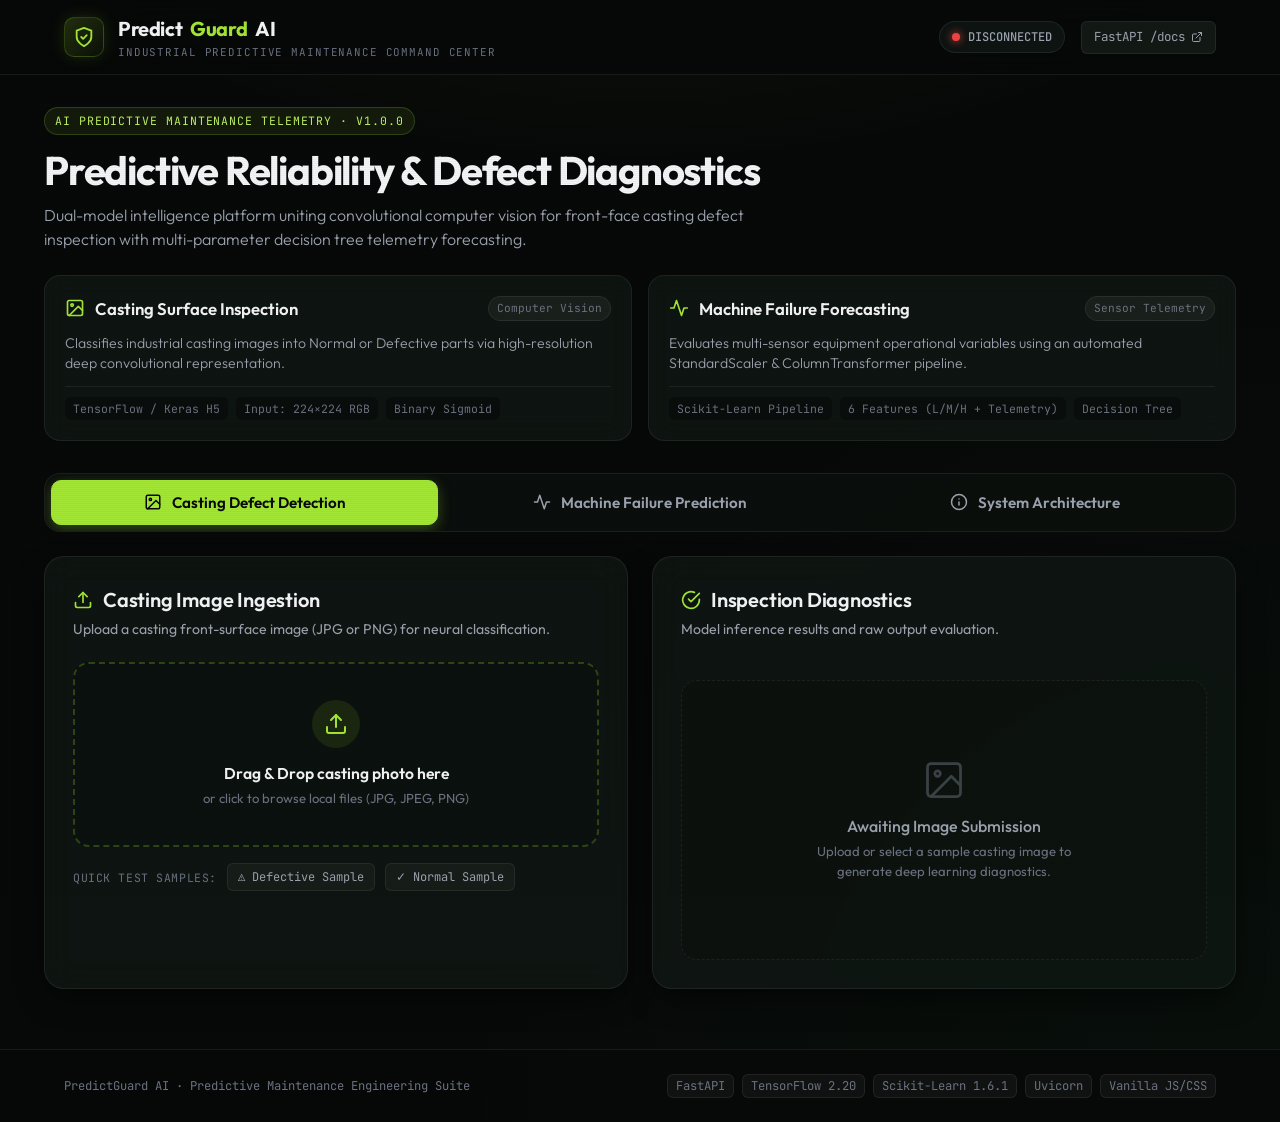
==== index.html @ 0812eede "Initial commit: PredictGuard AI" ====
<!DOCTYPE html>
<html lang="en">
<head>
    <meta charset="UTF-8">
    <meta name="viewport" content="width=device-width, initial-scale=1.0">
    <meta name="description" content="PredictGuard AI — Industrial Predictive Maintenance Command Center. Dual-model AI diagnostics for casting defect detection and machine sensor failure prediction.">
    <meta name="theme-color" content="#070908">
    <title>PredictGuard AI — Predictive Maintenance Command Center</title>

    <!-- Google Fonts for High-End Industrial AI Aesthetics -->
    <link rel="preconnect" href="https://fonts.googleapis.com">
    <link rel="preconnect" href="https://fonts.gstatic.com" crossorigin>
    <link href="https://fonts.googleapis.com/css2?family=JetBrains+Mono:wght@400;500;600;700&family=Outfit:wght@300;400;500;600;700&display=swap" rel="stylesheet">

    <style>
        :root {
            color-scheme: dark;
            --bg-base: #070908;
            --bg-surface: #0e1310;
            --bg-card: rgba(17, 24, 20, 0.75);
            --bg-card-hover: rgba(22, 31, 26, 0.85);
            --bg-card-subtle: #121814;
            --bg-input: #0a0e0c;

            --border-subtle: rgba(255, 255, 255, 0.07);
            --border-medium: rgba(163, 230, 53, 0.2);
            --border-highlight: rgba(163, 230, 53, 0.5);

            --accent: #a3e635;
            --accent-glow: rgba(163, 230, 53, 0.25);
            --accent-light: #bef264;
            --accent-dark: #365314;
            --accent-surface: rgba(163, 230, 53, 0.08);

            --success: #22c55e;
            --success-bg: rgba(34, 197, 94, 0.12);
            --success-border: rgba(34, 197, 94, 0.35);

            --danger: #ef4444;
            --danger-bg: rgba(239, 68, 68, 0.12);
            --danger-border: rgba(239, 68, 68, 0.4);

            --warning: #f59e0b;
            --warning-bg: rgba(245, 158, 11, 0.12);

            --text-primary: #f3f4f6;
            --text-secondary: #9ca3af;
            --text-muted: #6b7280;

            --font-main: 'Outfit', -apple-system, BlinkMacSystemFont, "Segoe UI", Roboto, sans-serif;
            --font-mono: 'JetBrains Mono', Consolas, Monaco, monospace;

            --radius-sm: 6px;
            --radius-md: 10px;
            --radius-lg: 16px;
            --radius-xl: 20px;

            --shadow-card: 0 12px 32px -8px rgba(0, 0, 0, 0.7);
            --shadow-glow: 0 0 24px -4px rgba(163, 230, 53, 0.22);
        }

        * {
            box-sizing: border-box;
            margin: 0;
            padding: 0;
        }

        body {
            background-color: var(--bg-base);
            background-image: 
                radial-gradient(ellipse 80% 50% at 50% -20%, rgba(163, 230, 53, 0.06), transparent 70%),
                radial-gradient(circle at 100% 100%, rgba(34, 197, 94, 0.03), transparent 50%);
            color: var(--text-primary);
            font-family: var(--font-main);
            line-height: 1.5;
            min-height: 100vh;
            display: flex;
            flex-direction: column;
            overflow-x: hidden;
            -webkit-font-smoothing: antialiased;
        }

        /* Ambient scanline texture */
        body::before {
            content: "";
            position: fixed;
            top: 0; left: 0; right: 0; bottom: 0;
            background: repeating-linear-gradient(
                0deg,
                rgba(0, 0, 0, 0.15),
                rgba(0, 0, 0, 0.15) 1px,
                transparent 1px,
                transparent 2px
            );
            pointer-events: none;
            z-index: 999;
            opacity: 0.2;
        }

        /* Focus outline for keyboard accessibility */
        :focus-visible {
            outline: 2px solid var(--accent);
            outline-offset: 3px;
        }

        /* Top Header */
        header {
            position: sticky;
            top: 0;
            z-index: 100;
            background: rgba(7, 9, 8, 0.88);
            backdrop-filter: blur(16px);
            -webkit-backdrop-filter: blur(16px);
            border-bottom: 1px solid var(--border-subtle);
            padding: 14px 5%;
            display: flex;
            align-items: center;
            justify-content: space-between;
            gap: 20px;
        }

        .header-brand {
            display: flex;
            align-items: center;
            gap: 14px;
            text-decoration: none;
            color: inherit;
        }

        .brand-icon-wrapper {
            width: 40px;
            height: 40px;
            border-radius: var(--radius-md);
            background: linear-gradient(135deg, rgba(163, 230, 53, 0.18), rgba(163, 230, 53, 0.04));
            border: 1px solid var(--border-medium);
            display: flex;
            align-items: center;
            justify-content: center;
            box-shadow: 0 0 16px rgba(163, 230, 53, 0.15);
        }

        .brand-icon-wrapper svg {
            width: 22px;
            height: 22px;
            stroke: var(--accent);
        }

        .brand-text h1 {
            font-size: 1.25rem;
            font-weight: 700;
            letter-spacing: -0.02em;
            display: flex;
            align-items: center;
            gap: 8px;
        }

        .brand-text h1 span.brand-accent {
            color: var(--accent);
        }

        .brand-tag {
            font-family: var(--font-mono);
            font-size: 0.68rem;
            letter-spacing: 0.08em;
            text-transform: uppercase;
            color: var(--text-muted);
        }

        .header-status {
            display: flex;
            align-items: center;
            gap: 16px;
        }

        .status-pill {
            display: inline-flex;
            align-items: center;
            gap: 8px;
            padding: 6px 12px;
            background: rgba(16, 24, 20, 0.8);
            border: 1px solid var(--border-subtle);
            border-radius: 9999px;
            font-family: var(--font-mono);
            font-size: 0.75rem;
            font-weight: 500;
            color: var(--text-secondary);
            transition: all 0.25s ease;
        }

        .status-dot {
            width: 8px;
            height: 8px;
            border-radius: 50%;
            background: var(--text-muted);
            transition: background 0.3s ease;
        }

        .status-dot.online {
            background: var(--accent);
            box-shadow: 0 0 8px var(--accent);
            animation: pulse-dot 2s infinite ease-in-out;
        }

        .status-dot.offline {
            background: var(--danger);
            box-shadow: 0 0 8px var(--danger);
        }

        @keyframes pulse-dot {
            0%, 100% { opacity: 1; transform: scale(1); }
            50% { opacity: 0.5; transform: scale(0.85); }
        }

        .docs-link {
            display: inline-flex;
            align-items: center;
            gap: 6px;
            font-family: var(--font-mono);
            font-size: 0.78rem;
            color: var(--text-secondary);
            text-decoration: none;
            padding: 6px 12px;
            border-radius: var(--radius-sm);
            border: 1px solid var(--border-subtle);
            background: var(--bg-card-subtle);
            transition: all 0.2s ease;
        }

        .docs-link:hover {
            color: var(--accent);
            border-color: var(--border-medium);
            background: var(--accent-surface);
        }

        /* Main Container */
        main {
            max-width: 1240px;
            width: 100%;
            margin: 0 auto;
            padding: 32px 24px 60px;
            flex: 1;
        }

        /* Hero / Overview Section */
        .hero {
            margin-bottom: 32px;
        }

        .hero-badge {
            display: inline-flex;
            align-items: center;
            gap: 8px;
            font-family: var(--font-mono);
            font-size: 0.72rem;
            letter-spacing: 0.08em;
            text-transform: uppercase;
            padding: 4px 10px;
            border-radius: 9999px;
            background: var(--accent-surface);
            border: 1px solid var(--border-medium);
            color: var(--accent-light);
            margin-bottom: 12px;
        }

        .hero h2 {
            font-size: clamp(1.8rem, 3.5vw, 2.5rem);
            font-weight: 700;
            letter-spacing: -0.03em;
            line-height: 1.15;
            margin-bottom: 10px;
        }

        .hero p {
            color: var(--text-secondary);
            max-width: 760px;
            font-size: 1rem;
            font-weight: 300;
        }

        /* Model Architecture Cards (Overview) */
        .overview-grid {
            display: grid;
            grid-template-columns: repeat(auto-fit, minmax(320px, 1fr));
            gap: 16px;
            margin-top: 24px;
        }

        .overview-card {
            background: var(--bg-card);
            border: 1px solid var(--border-subtle);
            border-radius: var(--radius-lg);
            padding: 20px;
            backdrop-filter: blur(12px);
            -webkit-backdrop-filter: blur(12px);
            display: flex;
            flex-direction: column;
            gap: 12px;
            transition: transform 0.25s ease, border-color 0.25s ease;
        }

        .overview-card:hover {
            border-color: var(--border-medium);
            transform: translateY(-2px);
        }

        .overview-card-header {
            display: flex;
            align-items: center;
            justify-content: space-between;
        }

        .overview-card-title {
            display: flex;
            align-items: center;
            gap: 10px;
            font-size: 1.05rem;
            font-weight: 600;
        }

        .overview-card-title svg {
            width: 20px;
            height: 20px;
            stroke: var(--accent);
        }

        .overview-card-pill {
            font-family: var(--font-mono);
            font-size: 0.7rem;
            padding: 3px 8px;
            border-radius: 9999px;
            background: rgba(255, 255, 255, 0.05);
            color: var(--text-muted);
            border: 1px solid var(--border-subtle);
        }

        .overview-card p {
            color: var(--text-secondary);
            font-size: 0.88rem;
            line-height: 1.45;
        }

        .overview-card-meta {
            display: flex;
            flex-wrap: wrap;
            gap: 8px;
            margin-top: auto;
            padding-top: 10px;
            border-top: 1px solid var(--border-subtle);
            font-family: var(--font-mono);
            font-size: 0.72rem;
            color: var(--text-muted);
        }

        .overview-card-meta span {
            background: rgba(0, 0, 0, 0.35);
            padding: 3px 8px;
            border-radius: var(--radius-sm);
        }

        /* Navigation Tabs */
        .nav-tabs {
            display: flex;
            gap: 8px;
            background: rgba(14, 19, 16, 0.6);
            padding: 6px;
            border-radius: var(--radius-lg);
            border: 1px solid var(--border-subtle);
            margin: 28px 0 24px;
            overflow-x: auto;
        }

        .tab-btn {
            flex: 1;
            min-width: 200px;
            display: inline-flex;
            align-items: center;
            justify-content: center;
            gap: 10px;
            padding: 12px 20px;
            background: transparent;
            color: var(--text-secondary);
            border: 1px solid transparent;
            border-radius: var(--radius-md);
            font-family: var(--font-main);
            font-size: 0.95rem;
            font-weight: 600;
            cursor: pointer;
            transition: all 0.2s ease;
            white-space: nowrap;
        }

        .tab-btn svg {
            width: 18px;
            height: 18px;
            stroke: currentColor;
            transition: stroke 0.2s ease;
        }

        .tab-btn:hover {
            color: var(--text-primary);
            background: rgba(255, 255, 255, 0.03);
        }

        .tab-btn.active {
            color: #070908;
            background: var(--accent);
            border-color: var(--accent);
            box-shadow: 0 4px 14px rgba(163, 230, 53, 0.3);
        }

        .tab-btn.active svg {
            stroke: #070908;
        }

        /* Workspace Panels */
        .workspace-panel {
            display: none;
            animation: fadeIn 0.3s cubic-bezier(0.16, 1, 0.3, 1);
        }

        .workspace-panel.active {
            display: block;
        }

        @keyframes fadeIn {
            from { opacity: 0; transform: translateY(6px); }
            to { opacity: 1; transform: translateY(0); }
        }

        /* Workflows Grid Layout */
        .workflow-layout {
            display: grid;
            grid-template-columns: 1fr 1fr;
            gap: 24px;
        }

        @media (max-width: 960px) {
            .workflow-layout {
                grid-template-columns: 1fr;
            }
        }

        /* Interactive Panels */
        .glass-panel {
            background: var(--bg-card);
            border: 1px solid var(--border-subtle);
            border-radius: var(--radius-xl);
            padding: 28px;
            box-shadow: var(--shadow-card);
            backdrop-filter: blur(16px);
            -webkit-backdrop-filter: blur(16px);
            position: relative;
        }

        .panel-header {
            margin-bottom: 22px;
        }

        .panel-title {
            font-size: 1.25rem;
            font-weight: 600;
            display: flex;
            align-items: center;
            gap: 10px;
            letter-spacing: -0.01em;
            margin-bottom: 4px;
        }

        .panel-desc {
            font-size: 0.88rem;
            color: var(--text-secondary);
        }

        /* Upload Dropzone */
        .dropzone {
            border: 2px dashed rgba(163, 230, 53, 0.25);
            border-radius: var(--radius-lg);
            background: rgba(10, 14, 12, 0.5);
            padding: 36px 20px;
            text-align: center;
            cursor: pointer;
            transition: all 0.25s ease;
            position: relative;
            outline: none;
        }

        .dropzone:hover, .dropzone.dragover {
            border-color: var(--accent);
            background: rgba(163, 230, 53, 0.05);
            box-shadow: 0 0 20px rgba(163, 230, 53, 0.12);
        }

        .dropzone-icon {
            width: 48px;
            height: 48px;
            margin: 0 auto 14px;
            border-radius: 50%;
            background: rgba(163, 230, 53, 0.1);
            display: flex;
            align-items: center;
            justify-content: center;
        }

        .dropzone-icon svg {
            width: 24px;
            height: 24px;
            stroke: var(--accent);
        }

        .dropzone h4 {
            font-size: 0.98rem;
            font-weight: 600;
            margin-bottom: 4px;
        }

        .dropzone p {
            font-size: 0.82rem;
            color: var(--text-muted);
        }

        .dropzone input[type="file"] {
            position: absolute;
            inset: 0;
            opacity: 0;
            cursor: pointer;
            width: 100%;
            height: 100%;
        }

        /* Quick Samples Strip */
        .samples-strip {
            margin-top: 16px;
            display: flex;
            align-items: center;
            gap: 10px;
            flex-wrap: wrap;
        }

        .samples-label {
            font-family: var(--font-mono);
            font-size: 0.72rem;
            color: var(--text-muted);
            text-transform: uppercase;
            letter-spacing: 0.05em;
        }

        .sample-pill-btn {
            font-family: var(--font-mono);
            font-size: 0.75rem;
            padding: 5px 10px;
            border-radius: var(--radius-sm);
            background: rgba(255, 255, 255, 0.04);
            border: 1px solid var(--border-subtle);
            color: var(--text-secondary);
            cursor: pointer;
            transition: all 0.2s ease;
        }

        .sample-pill-btn:hover {
            color: var(--accent);
            border-color: var(--border-medium);
            background: var(--accent-surface);
        }

        /* Image Preview Box */
        .preview-container {
            margin-top: 20px;
            display: none;
            flex-direction: column;
            gap: 12px;
        }

        .preview-container.has-image {
            display: flex;
        }

        .preview-card {
            position: relative;
            background: #000;
            border: 1px solid var(--border-medium);
            border-radius: var(--radius-lg);
            overflow: hidden;
            display: flex;
            align-items: center;
            justify-content: center;
            min-height: 220px;
            max-height: 320px;
        }

        .preview-img {
            max-width: 100%;
            max-height: 320px;
            object-fit: contain;
            display: block;
            transition: opacity 0.25s ease;
        }

        /* Scanning overlay effect */
        .scan-overlay {
            position: absolute;
            inset: 0;
            pointer-events: none;
            overflow: hidden;
            display: none;
        }

        .scan-overlay.scanning {
            display: block;
        }

        .scan-line {
            width: 100%;
            height: 3px;
            background: linear-gradient(90deg, transparent, var(--accent), transparent);
            box-shadow: 0 0 12px var(--accent);
            animation: scanAnim 1.4s infinite ease-in-out;
        }

        @keyframes scanAnim {
            0% { transform: translateY(0); }
            50% { transform: translateY(280px); }
            100% { transform: translateY(0); }
        }

        .preview-meta {
            display: flex;
            align-items: center;
            justify-content: space-between;
            font-family: var(--font-mono);
            font-size: 0.76rem;
            color: var(--text-muted);
            padding: 0 4px;
        }

        .preview-actions {
            display: flex;
            gap: 10px;
            margin-top: 8px;
        }

        /* Buttons */
        .btn-primary {
            flex: 1;
            display: inline-flex;
            align-items: center;
            justify-content: center;
            gap: 8px;
            padding: 13px 22px;
            background: var(--accent);
            color: #070908;
            font-family: var(--font-main);
            font-weight: 600;
            font-size: 0.95rem;
            border: none;
            border-radius: var(--radius-md);
            cursor: pointer;
            box-shadow: 0 4px 14px rgba(163, 230, 53, 0.28);
            transition: all 0.2s ease;
        }

        .btn-primary:hover:not(:disabled) {
            background: var(--accent-light);
            box-shadow: 0 6px 20px rgba(163, 230, 53, 0.4);
            transform: translateY(-1px);
        }

        .btn-primary:disabled {
            opacity: 0.45;
            cursor: not-allowed;
            transform: none;
            box-shadow: none;
        }

        .btn-secondary {
            display: inline-flex;
            align-items: center;
            justify-content: center;
            gap: 6px;
            padding: 13px 18px;
            background: var(--bg-card-subtle);
            color: var(--text-secondary);
            font-family: var(--font-main);
            font-weight: 500;
            font-size: 0.92rem;
            border: 1px solid var(--border-subtle);
            border-radius: var(--radius-md);
            cursor: pointer;
            transition: all 0.2s ease;
        }

        .btn-secondary:hover {
            color: var(--text-primary);
            border-color: var(--border-medium);
            background: rgba(255, 255, 255, 0.05);
        }

        /* Form Inputs */
        .form-grid {
            display: grid;
            grid-template-columns: repeat(2, minmax(0, 1fr));
            gap: 16px;
        }

        @media (max-width: 600px) {
            .form-grid {
                grid-template-columns: 1fr;
            }
        }

        .form-group {
            display: flex;
            flex-direction: column;
            gap: 6px;
        }

        .form-group.full-width {
            grid-column: 1 / -1;
        }

        .form-label {
            display: flex;
            align-items: center;
            justify-content: space-between;
            font-size: 0.82rem;
            font-weight: 500;
            color: var(--text-secondary);
        }

        .form-label span.unit {
            font-family: var(--font-mono);
            font-size: 0.72rem;
            color: var(--text-muted);
        }

        .input-wrapper {
            position: relative;
            display: flex;
            align-items: center;
        }

        input[type="number"], select {
            width: 100%;
            padding: 11px 14px;
            background: var(--bg-input);
            border: 1px solid var(--border-subtle);
            border-radius: var(--radius-md);
            color: var(--text-primary);
            font-family: var(--font-mono);
            font-size: 0.9rem;
            transition: all 0.2s ease;
            appearance: none;
            -webkit-appearance: none;
        }

        select {
            background-image: url("data:image/svg+xml,%3Csvg xmlns='http://www.w3.org/2000/svg' width='16' height='16' viewBox='0 0 24 24' fill='none' stroke='%239ca3af' stroke-width='2' stroke-linecap='round' stroke-linejoin='round'%3E%3Cpolyline points='6 9 12 15 18 9'%3E%3C/polyline%3E%3C/svg%3E");
            background-repeat: no-repeat;
            background-position: right 14px center;
            padding-right: 36px;
            cursor: pointer;
        }

        input:hover, select:hover {
            border-color: rgba(255, 255, 255, 0.15);
        }

        input:focus, select:focus {
            border-color: var(--accent);
            box-shadow: 0 0 10px rgba(163, 230, 53, 0.18);
            outline: none;
        }

        .input-hint {
            font-size: 0.72rem;
            color: var(--text-muted);
        }

        /* Results Display Card */
        .result-panel {
            display: flex;
            flex-direction: column;
            gap: 18px;
        }

        .result-empty {
            display: flex;
            flex-direction: column;
            align-items: center;
            justify-content: center;
            min-height: 280px;
            text-align: center;
            color: var(--text-muted);
            padding: 32px;
            border: 1px dashed var(--border-subtle);
            border-radius: var(--radius-lg);
            background: rgba(10, 14, 12, 0.3);
        }

        .result-empty svg {
            width: 44px;
            height: 44px;
            stroke: var(--text-muted);
            margin-bottom: 12px;
            opacity: 0.5;
        }

        .result-empty h4 {
            font-size: 1rem;
            font-weight: 500;
            color: var(--text-secondary);
            margin-bottom: 4px;
        }

        .result-empty p {
            font-size: 0.82rem;
            max-width: 280px;
        }

        /* Active Result Card */
        .result-active {
            display: none;
            flex-direction: column;
            gap: 16px;
            animation: fadeIn 0.3s ease;
        }

        .result-active.visible {
            display: flex;
        }

        .verdict-banner {
            padding: 20px;
            border-radius: var(--radius-lg);
            display: flex;
            align-items: center;
            gap: 16px;
            border: 1px solid transparent;
            box-shadow: var(--shadow-card);
        }

        .verdict-banner.state-normal,
        .verdict-banner.state-nofailure {
            background: linear-gradient(135deg, rgba(34, 197, 94, 0.16), rgba(34, 197, 94, 0.04));
            border-color: var(--success-border);
        }

        .verdict-banner.state-defective,
        .verdict-banner.state-failure {
            background: linear-gradient(135deg, rgba(239, 68, 68, 0.18), rgba(239, 68, 68, 0.05));
            border-color: var(--danger-border);
        }

        .verdict-icon {
            width: 44px;
            height: 44px;
            border-radius: 50%;
            display: flex;
            align-items: center;
            justify-content: center;
            flex-shrink: 0;
        }

        .verdict-banner.state-normal .verdict-icon,
        .verdict-banner.state-nofailure .verdict-icon {
            background: rgba(34, 197, 94, 0.2);
            color: var(--success);
        }

        .verdict-banner.state-defective .verdict-icon,
        .verdict-banner.state-failure .verdict-icon {
            background: rgba(239, 68, 68, 0.2);
            color: var(--danger);
        }

        .verdict-icon svg {
            width: 26px;
            height: 26px;
            stroke: currentColor;
        }

        .verdict-details {
            flex: 1;
        }

        .verdict-tag {
            font-family: var(--font-mono);
            font-size: 0.68rem;
            letter-spacing: 0.08em;
            text-transform: uppercase;
            color: var(--text-muted);
        }

        .verdict-title {
            font-size: 1.3rem;
            font-weight: 700;
            letter-spacing: -0.01em;
            line-height: 1.2;
            margin-top: 2px;
        }

        .verdict-banner.state-normal .verdict-title,
        .verdict-banner.state-nofailure .verdict-title {
            color: #4ade80;
        }

        .verdict-banner.state-defective .verdict-title,
        .verdict-banner.state-failure .verdict-title {
            color: #f87171;
        }

        /* Metric Breakdown Card */
        .metric-card {
            background: var(--bg-card-subtle);
            border: 1px solid var(--border-subtle);
            border-radius: var(--radius-lg);
            padding: 18px;
            display: flex;
            flex-direction: column;
            gap: 12px;
        }

        .metric-header {
            display: flex;
            align-items: center;
            justify-content: space-between;
            font-family: var(--font-mono);
            font-size: 0.78rem;
            color: var(--text-secondary);
        }

        .metric-value-large {
            font-family: var(--font-mono);
            font-size: 1.6rem;
            font-weight: 700;
            color: var(--text-primary);
        }

        /* Visual Threshold / Gauge Bar */
        .gauge-track {
            height: 10px;
            background: #000;
            border-radius: 9999px;
            position: relative;
            border: 1px solid var(--border-subtle);
            margin: 12px 0 6px;
        }

        .gauge-indicator {
            position: absolute;
            top: -5px;
            width: 4px;
            height: 20px;
            background: var(--accent);
            border-radius: 2px;
            box-shadow: 0 0 10px var(--accent);
            transform: translateX(-50%);
            transition: left 0.4s ease;
        }

        .gauge-threshold-line {
            position: absolute;
            left: 50%;
            top: 0;
            bottom: 0;
            width: 2px;
            background: rgba(255, 255, 255, 0.4);
        }

        .gauge-labels {
            display: flex;
            justify-content: space-between;
            font-family: var(--font-mono);
            font-size: 0.68rem;
            color: var(--text-muted);
        }

        /* Notes & Disclaimers */
        .disclaimer-box {
            padding: 12px 14px;
            border-radius: var(--radius-md);
            background: rgba(0, 0, 0, 0.3);
            border-left: 3px solid var(--accent);
            font-size: 0.78rem;
            color: var(--text-secondary);
            line-height: 1.45;
        }

        .disclaimer-box strong {
            color: var(--text-primary);
        }

        /* Error Banner */
        .alert-banner {
            display: none;
            align-items: flex-start;
            gap: 12px;
            padding: 14px 16px;
            border-radius: var(--radius-md);
            background: var(--danger-bg);
            border: 1px solid var(--danger-border);
            color: #fca5a5;
            font-size: 0.85rem;
            margin-top: 16px;
        }

        .alert-banner.visible {
            display: flex;
        }

        .alert-banner svg {
            width: 18px;
            height: 18px;
            stroke: var(--danger);
            flex-shrink: 0;
            margin-top: 2px;
        }

        /* Spinner */
        .spinner {
            width: 16px;
            height: 16px;
            border: 2px solid rgba(0, 0, 0, 0.3);
            border-top-color: #000;
            border-radius: 50%;
            animation: spin 0.7s linear infinite;
        }

        @keyframes spin {
            to { transform: rotate(360deg); }
        }

        /* Technical Specifications Grid */
        .specs-grid {
            display: grid;
            grid-template-columns: repeat(auto-fit, minmax(300px, 1fr));
            gap: 20px;
        }

        .spec-box {
            background: var(--bg-card);
            border: 1px solid var(--border-subtle);
            border-radius: var(--radius-lg);
            padding: 22px;
        }

        .spec-box h3 {
            font-size: 1.05rem;
            font-weight: 600;
            margin-bottom: 12px;
            display: flex;
            align-items: center;
            gap: 8px;
            color: var(--accent-light);
        }

        .spec-list {
            list-style: none;
            display: flex;
            flex-direction: column;
            gap: 10px;
        }

        .spec-list li {
            display: flex;
            justify-content: space-between;
            font-size: 0.82rem;
            padding-bottom: 8px;
            border-bottom: 1px solid rgba(255, 255, 255, 0.04);
        }

        .spec-list li span.k {
            color: var(--text-muted);
            font-family: var(--font-mono);
        }

        .spec-list li span.v {
            color: var(--text-primary);
            font-family: var(--font-mono);
            font-weight: 500;
        }

        /* Footer */
        footer {
            border-top: 1px solid var(--border-subtle);
            background: rgba(7, 9, 8, 0.95);
            padding: 24px 5%;
            font-family: var(--font-mono);
            font-size: 0.76rem;
            color: var(--text-muted);
            display: flex;
            flex-wrap: wrap;
            align-items: center;
            justify-content: space-between;
            gap: 16px;
        }

        .footer-tech {
            display: flex;
            gap: 8px;
            flex-wrap: wrap;
        }

        .footer-tech span {
            background: rgba(255, 255, 255, 0.04);
            border: 1px solid var(--border-subtle);
            padding: 2px 8px;
            border-radius: var(--radius-sm);
        }
    </style>
</head>

<body>

    <!-- Header Navigation -->
    <header>
        <div class="header-brand">
            <div class="brand-icon-wrapper" aria-hidden="true">
                <svg viewBox="0 0 24 24" fill="none" stroke-width="2" stroke-linecap="round" stroke-linejoin="round">
                    <path d="M12 22s8-4 8-10V5l-8-3-8 3v7c0 6 8 10 8 10z"></path>
                    <polyline points="9 12 11 14 15 10"></polyline>
                </svg>
            </div>
            <div class="brand-text">
                <h1>Predict<span class="brand-accent">Guard</span> AI</h1>
                <div class="brand-tag">Industrial Predictive Maintenance Command Center</div>
            </div>
        </div>

        <div class="header-status">
            <div class="status-pill" id="apiStatusPill" title="Real-time API connection state">
                <span class="status-dot" id="statusDot"></span>
                <span id="statusText">CHECKING API...</span>
            </div>
            <a href="/docs" target="_blank" rel="noopener noreferrer" class="docs-link" title="Open FastAPI Swagger Interactive Docs">
                <span>FastAPI /docs</span>
                <svg width="12" height="12" viewBox="0 0 24 24" fill="none" stroke="currentColor" stroke-width="2" stroke-linecap="round" stroke-linejoin="round">
                    <path d="M18 13v6a2 2 0 0 1-2 2H5a2 2 0 0 1-2-2V8a2 2 0 0 1 2-2h6"></path>
                    <polyline points="15 3 21 3 21 9"></polyline>
                    <line x1="10" y1="14" x2="21" y2="3"></line>
                </svg>
            </a>
        </div>
    </header>

    <!-- Main Workspace -->
    <main>

        <!-- Hero Section -->
        <section class="hero" aria-labelledby="hero-title">
            <div class="hero-badge">AI Predictive Maintenance Telemetry · v1.0.0</div>
            <h2 id="hero-title">Predictive Reliability & Defect Diagnostics</h2>
            <p>
                Dual-model intelligence platform uniting convolutional computer vision for front-face casting defect inspection with multi-parameter decision tree telemetry forecasting.
            </p>

            <!-- Architecture Capability Cards -->
            <div class="overview-grid">
                <div class="overview-card">
                    <div class="overview-card-header">
                        <div class="overview-card-title">
                            <svg viewBox="0 0 24 24" fill="none" stroke-width="2" stroke-linecap="round" stroke-linejoin="round">
                                <rect x="3" y="3" width="18" height="18" rx="2" ry="2"></rect>
                                <circle cx="8.5" cy="8.5" r="1.5"></circle>
                                <polyline points="21 15 16 10 5 21"></polyline>
                            </svg>
                            <span>Casting Surface Inspection</span>
                        </div>
                        <span class="overview-card-pill">Computer Vision</span>
                    </div>
                    <p>Classifies industrial casting images into Normal or Defective parts via high-resolution deep convolutional representation.</p>
                    <div class="overview-card-meta">
                        <span>TensorFlow / Keras H5</span>
                        <span>Input: 224×224 RGB</span>
                        <span>Binary Sigmoid</span>
                    </div>
                </div>

                <div class="overview-card">
                    <div class="overview-card-header">
                        <div class="overview-card-title">
                            <svg viewBox="0 0 24 24" fill="none" stroke-width="2" stroke-linecap="round" stroke-linejoin="round">
                                <polyline points="22 12 18 12 15 21 9 3 6 12 2 12"></polyline>
                            </svg>
                            <span>Machine Failure Forecasting</span>
                        </div>
                        <span class="overview-card-pill">Sensor Telemetry</span>
                    </div>
                    <p>Evaluates multi-sensor equipment operational variables using an automated StandardScaler & ColumnTransformer pipeline.</p>
                    <div class="overview-card-meta">
                        <span>Scikit-Learn Pipeline</span>
                        <span>6 Features (L/M/H + Telemetry)</span>
                        <span>Decision Tree</span>
                    </div>
                </div>
            </div>
        </section>

        <!-- Navigation Tabs -->
        <nav class="nav-tabs" role="tablist" aria-label="Prediction Workflows">
            <button class="tab-btn active" id="tabImage" role="tab" aria-selected="true" aria-controls="panelImage" onclick="switchWorkflow('image')">
                <svg viewBox="0 0 24 24" fill="none" stroke-width="2" stroke-linecap="round" stroke-linejoin="round">
                    <rect x="3" y="3" width="18" height="18" rx="2" ry="2"></rect>
                    <circle cx="8.5" cy="8.5" r="1.5"></circle>
                    <polyline points="21 15 16 10 5 21"></polyline>
                </svg>
                <span>Casting Defect Detection</span>
            </button>
            <button class="tab-btn" id="tabSensor" role="tab" aria-selected="false" aria-controls="panelSensor" onclick="switchWorkflow('sensor')">
                <svg viewBox="0 0 24 24" fill="none" stroke-width="2" stroke-linecap="round" stroke-linejoin="round">
                    <polyline points="22 12 18 12 15 21 9 3 6 12 2 12"></polyline>
                </svg>
                <span>Machine Failure Prediction</span>
            </button>
            <button class="tab-btn" id="tabSpecs" role="tab" aria-selected="false" aria-controls="panelSpecs" onclick="switchWorkflow('specs')">
                <svg viewBox="0 0 24 24" fill="none" stroke-width="2" stroke-linecap="round" stroke-linejoin="round">
                    <circle cx="12" cy="12" r="10"></circle>
                    <line x1="12" y1="16" x2="12" y2="12"></line>
                    <line x1="12" y1="8" x2="12.01" y2="8"></line>
                </svg>
                <span>System Architecture</span>
            </button>
        </nav>

        <!-- WORKFLOW 1: CASTING INSPECTION -->
        <section id="panelImage" class="workspace-panel active" role="tabpanel" aria-labelledby="tabImage">
            <div class="workflow-layout">
                
                <!-- Input Panel -->
                <div class="glass-panel">
                    <div class="panel-header">
                        <h3 class="panel-title">
                            <svg width="20" height="20" viewBox="0 0 24 24" fill="none" stroke="var(--accent)" stroke-width="2" stroke-linecap="round" stroke-linejoin="round">
                                <path d="M21 15v4a2 2 0 0 1-2 2H5a2 2 0 0 1-2-2v-4"></path>
                                <polyline points="17 8 12 3 7 8"></polyline>
                                <line x1="12" y1="3" x2="12" y2="15"></line>
                            </svg>
                            <span>Casting Image Ingestion</span>
                        </h3>
                        <p class="panel-desc">Upload a casting front-surface image (JPG or PNG) for neural classification.</p>
                    </div>

                    <form id="imageForm">
                        <div class="dropzone" id="dropzone" tabindex="0" role="button" aria-label="Drop casting image here or browse">
                            <div class="dropzone-icon">
                                <svg viewBox="0 0 24 24" fill="none" stroke-width="2" stroke-linecap="round" stroke-linejoin="round">
                                    <path d="M21 15v4a2 2 0 0 1-2 2H5a2 2 0 0 1-2-2v-4"></path>
                                    <polyline points="17 8 12 3 7 8"></polyline>
                                    <line x1="12" y1="3" x2="12" y2="15"></line>
                                </svg>
                            </div>
                            <h4>Drag & Drop casting photo here</h4>
                            <p>or click to browse local files (JPG, JPEG, PNG)</p>
                            <input type="file" id="imageInput" accept=".jpg,.jpeg,.png,image/jpeg,image/png" aria-label="Select casting file">
                        </div>

                        <!-- Quick Test Presets -->
                        <div class="samples-strip">
                            <span class="samples-label">Quick Test Samples:</span>
                            <button type="button" class="sample-pill-btn" onclick="loadSampleImage('defective')">
                                ⚠ Defective Sample
                            </button>
                            <button type="button" class="sample-pill-btn" onclick="loadSampleImage('normal')">
                                ✓ Normal Sample
                            </button>
                        </div>

                        <!-- Image Preview -->
                        <div class="preview-container" id="previewContainer">
                            <div class="preview-card">
                                <img id="previewImage" class="preview-img" alt="Casting sample preview">
                                <div class="scan-overlay" id="scanOverlay">
                                    <div class="scan-line"></div>
                                </div>
                            </div>
                            <div class="preview-meta">
                                <span id="previewName">filename.jpg</span>
                                <span id="previewSize">0 KB</span>
                            </div>
                            <div class="preview-actions">
                                <button type="submit" class="btn-primary" id="btnAnalyzeImage">
                                    <span id="btnImageText">Analyze Casting</span>
                                    <span id="btnImageSpinner" class="spinner" style="display: none;"></span>
                                </button>
                                <button type="button" class="btn-secondary" onclick="resetImageForm()">
                                    Change Image
                                </button>
                            </div>
                        </div>

                        <!-- Error Banner -->
                        <div class="alert-banner" id="imageErrorBanner" role="alert">
                            <svg viewBox="0 0 24 24" fill="none" stroke-width="2" stroke-linecap="round" stroke-linejoin="round">
                                <circle cx="12" cy="12" r="10"></circle>
                                <line x1="12" y1="8" x2="12" y2="12"></line>
                                <line x1="12" y1="16" x2="12.01" y2="16"></line>
                            </svg>
                            <div id="imageErrorMessage">An error occurred.</div>
                        </div>
                    </form>
                </div>

                <!-- Result Panel -->
                <div class="glass-panel result-panel">
                    <div class="panel-header">
                        <h3 class="panel-title">
                            <svg width="20" height="20" viewBox="0 0 24 24" fill="none" stroke="var(--accent)" stroke-width="2" stroke-linecap="round" stroke-linejoin="round">
                                <path d="M22 11.08V12a10 10 0 1 1-5.93-9.14"></path>
                                <polyline points="22 4 12 14.01 9 11.01"></polyline>
                            </svg>
                            <span>Inspection Diagnostics</span>
                        </h3>
                        <p class="panel-desc">Model inference results and raw output evaluation.</p>
                    </div>

                    <!-- Placeholder State -->
                    <div class="result-empty" id="imageResultEmpty">
                        <svg viewBox="0 0 24 24" fill="none" stroke-width="1.5" stroke-linecap="round" stroke-linejoin="round">
                            <rect x="3" y="3" width="18" height="18" rx="2" ry="2"></rect>
                            <circle cx="8.5" cy="8.5" r="1.5"></circle>
                            <polyline points="21 15 16 10 5 21"></polyline>
                        </svg>
                        <h4>Awaiting Image Submission</h4>
                        <p>Upload or select a sample casting image to generate deep learning diagnostics.</p>
                    </div>

                    <!-- Populated Result State -->
                    <div class="result-active" id="imageResultActive">
                        <div class="verdict-banner" id="imageVerdictBanner">
                            <div class="verdict-icon" id="imageVerdictIcon">
                                <svg viewBox="0 0 24 24" fill="none" stroke-width="2.5" stroke-linecap="round" stroke-linejoin="round">
                                    <polyline points="20 6 9 17 4 12"></polyline>
                                </svg>
                            </div>
                            <div class="verdict-details">
                                <div class="verdict-tag" id="imageVerdictTag">Classification Verdict</div>
                                <div class="verdict-title" id="imageVerdictTitle">NORMAL CASTING</div>
                            </div>
                        </div>

                        <div class="metric-card">
                            <div class="metric-header">
                                <span>RAW MODEL OUTPUT</span>
                                <span id="imageRawScoreCode">def_front = 0 | ok_front = 1</span>
                            </div>
                            <div class="metric-value-large" id="imageRawScore">0.9992</div>

                            <!-- Visual Threshold Range -->
                            <div class="gauge-track">
                                <div class="gauge-threshold-line" title="Decision Threshold at 0.50"></div>
                                <div class="gauge-indicator" id="imageScoreGauge" style="left: 99%;"></div>
                            </div>
                            <div class="gauge-labels">
                                <span>0.0 (Defect)</span>
                                <span>Threshold: 0.50</span>
                                <span>1.0 (Normal)</span>
                            </div>
                        </div>

                        <div class="disclaimer-box">
                            <strong>Model Output Attribution:</strong>
                            <p id="imageNote">
                                Score is the model output; verify its calibration before treating it as a probability.
                            </p>
                        </div>
                    </div>
                </div>

            </div>
        </section>

        <!-- WORKFLOW 2: SENSOR PREDICTION -->
        <section id="panelSensor" class="workspace-panel" role="tabpanel" aria-labelledby="tabSensor">
            <div class="workflow-layout">

                <!-- Form Panel -->
                <div class="glass-panel">
                    <div class="panel-header">
                        <h3 class="panel-title">
                            <svg width="20" height="20" viewBox="0 0 24 24" fill="none" stroke="var(--accent)" stroke-width="2" stroke-linecap="round" stroke-linejoin="round">
                                <polyline points="22 12 18 12 15 21 9 3 6 12 2 12"></polyline>
                            </svg>
                            <span>Machine Sensor Telemetry</span>
                        </h3>
                        <p class="panel-desc">Input 6 machine operational measurements for decision tree pipeline inference.</p>
                    </div>

                    <!-- Presets -->
                    <div class="samples-strip" style="margin-top: -6px; margin-bottom: 18px;">
                        <span class="samples-label">Telemetry Presets:</span>
                        <button type="button" class="sample-pill-btn" onclick="loadSensorPreset('normal')">
                            ✓ Standard Operation (Normal)
                        </button>
                        <button type="button" class="sample-pill-btn" onclick="loadSensorPreset('failure')">
                            ⚠ High-Stress (Failure Trigger)
                        </button>
                        <button type="button" class="sample-pill-btn" onclick="loadSensorPreset('reset')">
                            ↺ Reset
                        </button>
                    </div>

                    <form id="sensorForm">
                        <div class="form-grid">
                            
                            <!-- Type -->
                            <div class="form-group full-width">
                                <label for="sensorType" class="form-label">
                                    <span>Product Quality Variant</span>
                                    <span class="unit">Type: L / M / H</span>
                                </label>
                                <select id="sensorType" required>
                                    <option value="L">L — Low Variant (50% market distribution)</option>
                                    <option value="M" selected>M — Medium Variant (30% market distribution)</option>
                                    <option value="H">H — High Variant (20% market distribution)</option>
                                </select>
                            </div>

                            <!-- Air Temperature -->
                            <div class="form-group">
                                <label for="sensorAir" class="form-label">
                                    <span>Air Temperature</span>
                                    <span class="unit">[K]</span>
                                </label>
                                <input type="number" id="sensorAir" step="any" value="300.0" required>
                                <span class="input-hint">Ambient temperature (~295 to 305 K)</span>
                            </div>

                            <!-- Process Temperature -->
                            <div class="form-group">
                                <label for="sensorProcess" class="form-label">
                                    <span>Process Temperature</span>
                                    <span class="unit">[K]</span>
                                </label>
                                <input type="number" id="sensorProcess" step="any" value="310.0" required>
                                <span class="input-hint">Operating temperature (~305 to 315 K)</span>
                            </div>

                            <!-- Rotational Speed -->
                            <div class="form-group">
                                <label for="sensorSpeed" class="form-label">
                                    <span>Rotational Speed</span>
                                    <span class="unit">[rpm]</span>
                                </label>
                                <input type="number" id="sensorSpeed" step="any" value="1500" required>
                                <span class="input-hint">Spindle velocity (~1200 to 2800 rpm)</span>
                            </div>

                            <!-- Torque -->
                            <div class="form-group">
                                <label for="sensorTorque" class="form-label">
                                    <span>Drive Torque</span>
                                    <span class="unit">[Nm]</span>
                                </label>
                                <input type="number" id="sensorTorque" step="any" value="40.0" required>
                                <span class="input-hint">Generated torque (~10 to 70 Nm)</span>
                            </div>

                            <!-- Tool Wear -->
                            <div class="form-group full-width">
                                <label for="sensorWear" class="form-label">
                                    <span>Tool Wear Contact Duration</span>
                                    <span class="unit">[min]</span>
                                </label>
                                <input type="number" id="sensorWear" step="any" value="100" required>
                                <span class="input-hint">Cumulative cutting duration (0 to 250 min)</span>
                            </div>

                        </div>

                        <div style="margin-top: 24px; display: flex; gap: 12px;">
                            <button type="submit" class="btn-primary" id="btnPredictSensor">
                                <span id="btnSensorText">Predict Machine State</span>
                                <span id="btnSensorSpinner" class="spinner" style="display: none;"></span>
                            </button>
                            <button type="reset" class="btn-secondary" onclick="loadSensorPreset('reset')">
                                Reset
                            </button>
                        </div>

                        <!-- Error Banner -->
                        <div class="alert-banner" id="sensorErrorBanner" role="alert">
                            <svg viewBox="0 0 24 24" fill="none" stroke-width="2" stroke-linecap="round" stroke-linejoin="round">
                                <circle cx="12" cy="12" r="10"></circle>
                                <line x1="12" y1="8" x2="12" y2="12"></line>
                                <line x1="12" y1="16" x2="12.01" y2="16"></line>
                            </svg>
                            <div id="sensorErrorMessage">An error occurred.</div>
                        </div>
                    </form>
                </div>

                <!-- Result Panel -->
                <div class="glass-panel result-panel">
                    <div class="panel-header">
                        <h3 class="panel-title">
                            <svg width="20" height="20" viewBox="0 0 24 24" fill="none" stroke="var(--accent)" stroke-width="2" stroke-linecap="round" stroke-linejoin="round">
                                <path d="M12 22s8-4 8-10V5l-8-3-8 3v7c0 6 8 10 8 10z"></path>
                            </svg>
                            <span>Failure Diagnostics</span>
                        </h3>
                        <p class="panel-desc">Scikit-learn Decision Tree pipeline inference result.</p>
                    </div>

                    <!-- Placeholder State -->
                    <div class="result-empty" id="sensorResultEmpty">
                        <svg viewBox="0 0 24 24" fill="none" stroke-width="1.5" stroke-linecap="round" stroke-linejoin="round">
                            <polyline points="22 12 18 12 15 21 9 3 6 12 2 12"></polyline>
                        </svg>
                        <h4>Awaiting Sensor Telemetry</h4>
                        <p>Submit machine parameters or click a preset to run failure prediction.</p>
                    </div>

                    <!-- Active Result State -->
                    <div class="result-active" id="sensorResultActive">
                        <div class="verdict-banner" id="sensorVerdictBanner">
                            <div class="verdict-icon" id="sensorVerdictIcon">
                                <svg viewBox="0 0 24 24" fill="none" stroke-width="2.5" stroke-linecap="round" stroke-linejoin="round">
                                    <polyline points="20 6 9 17 4 12"></polyline>
                                </svg>
                            </div>
                            <div class="verdict-details">
                                <div class="verdict-tag" id="sensorVerdictTag">Operational Assessment</div>
                                <div class="verdict-title" id="sensorVerdictTitle">NO FAILURE DETECTED</div>
                            </div>
                        </div>

                        <!-- Class Probabilities Breakdown -->
                        <div class="metric-card" id="sensorProbaCard">
                            <div class="metric-header">
                                <span>DECISION TREE LEAF CLASS DISTRIBUTION</span>
                                <span id="sensorCodeDisplay">Code: 0</span>
                            </div>

                            <div style="margin-top: 4px; display: flex; flex-direction: column; gap: 10px;">
                                <div>
                                    <div style="display: flex; justify-content: space-between; font-family: var(--font-mono); font-size: 0.76rem; margin-bottom: 4px;">
                                        <span>Class 0 (No Failure)</span>
                                        <span id="sensorProb0">100%</span>
                                    </div>
                                    <div style="height: 6px; background: #000; border-radius: 9999px; overflow: hidden;">
                                        <div id="sensorProbBar0" style="height: 100%; width: 100%; background: var(--success); transition: width 0.3s ease;"></div>
                                    </div>
                                </div>

                                <div>
                                    <div style="display: flex; justify-content: space-between; font-family: var(--font-mono); font-size: 0.76rem; margin-bottom: 4px;">
                                        <span>Class 1 (Failure)</span>
                                        <span id="sensorProb1">0%</span>
                                    </div>
                                    <div style="height: 6px; background: #000; border-radius: 9999px; overflow: hidden;">
                                        <div id="sensorProbBar1" style="height: 100%; width: 0%; background: var(--danger); transition: width 0.3s ease;"></div>
                                    </div>
                                </div>
                            </div>
                        </div>

                        <div class="disclaimer-box">
                            <strong>Note on Probabilities:</strong>
                            <p>
                                Class probabilities are raw training sample proportions at the terminating decision tree leaf. They are uncalibrated empirical frequencies rather than true posterior probabilities.
                            </p>
                        </div>
                    </div>
                </div>

            </div>
        </section>

        <!-- WORKFLOW 3: SYSTEM ARCHITECTURE & MODEL SPECS -->
        <section id="panelSpecs" class="workspace-panel" role="tabpanel" aria-labelledby="tabSpecs">
            <div class="specs-grid">
                
                <div class="spec-box">
                    <h3>
                        <svg width="18" height="18" viewBox="0 0 24 24" fill="none" stroke="currentColor" stroke-width="2" stroke-linecap="round" stroke-linejoin="round">
                            <rect x="3" y="3" width="18" height="18" rx="2" ry="2"></rect>
                            <circle cx="8.5" cy="8.5" r="1.5"></circle>
                            <polyline points="21 15 16 10 5 21"></polyline>
                        </svg>
                        <span>Casting Model Specifications</span>
                    </h3>
                    <ul class="spec-list">
                        <li><span class="k">Model File</span><span class="v">casting_defect_classifier.h5</span></li>
                        <li><span class="k">Architecture</span><span class="v">Convolutional Neural Network (CNN)</span></li>
                        <li><span class="k">Framework</span><span class="v">TensorFlow 2.20 / Keras 3</span></li>
                        <li><span class="k">Input Resolution</span><span class="v">224 × 224 × 3 (RGB)</span></li>
                        <li><span class="k">Normalization</span><span class="v">Array / 255.0 ([0.0, 1.0])</span></li>
                        <li><span class="k">Output Activation</span><span class="v">Sigmoid activation (score in [0, 1])</span></li>
                        <li><span class="k">Threshold</span><span class="v">0.50 (score &ge; 0.50 &rarr; ok_front)</span></li>
                        <li><span class="k">Class Mapping</span><span class="v">0: def_front, 1: ok_front</span></li>
                    </ul>
                </div>

                <div class="spec-box">
                    <h3>
                        <svg width="18" height="18" viewBox="0 0 24 24" fill="none" stroke="currentColor" stroke-width="2" stroke-linecap="round" stroke-linejoin="round">
                            <polyline points="22 12 18 12 15 21 9 3 6 12 2 12"></polyline>
                        </svg>
                        <span>Sensor Pipeline Specifications</span>
                    </h3>
                    <ul class="spec-list">
                        <li><span class="k">Model File</span><span class="v">decision_tree.joblib</span></li>
                        <li><span class="k">Architecture</span><span class="v">Scikit-Learn Pipeline</span></li>
                        <li><span class="k">Preprocessor</span><span class="v">ColumnTransformer</span></li>
                        <li><span class="k">Numerical Transform</span><span class="v">StandardScaler (5 features)</span></li>
                        <li><span class="k">Categorical Transform</span><span class="v">OneHotEncoder (Type: L, M)</span></li>
                        <li><span class="k">Classifier</span><span class="v">DecisionTreeClassifier (101 nodes)</span></li>
                        <li><span class="k">Class 0</span><span class="v">No Failure (Normal state)</span></li>
                        <li><span class="k">Class 1</span><span class="v">Failure (Maintenance state)</span></li>
                    </ul>
                </div>

                <div class="spec-box">
                    <h3>
                        <svg width="18" height="18" viewBox="0 0 24 24" fill="none" stroke="currentColor" stroke-width="2" stroke-linecap="round" stroke-linejoin="round">
                            <path d="M4 15s1-1 4-1 5 2 8 2 4-1 4-1V3s-1 1-4 1-5-2-8-2-4 1-4 1z"></path>
                            <line x1="4" y1="22" x2="4" y2="15"></line>
                        </svg>
                        <span>FastAPI Service Architecture</span>
                    </h3>
                    <ul class="spec-list">
                        <li><span class="k">Backend Framework</span><span class="v">FastAPI 0.110+</span></li>
                        <li><span class="k">ASGI Server</span><span class="v">Uvicorn</span></li>
                        <li><span class="k">GET /</span><span class="v">Dashboard UI (HTML/CSS/JS)</span></li>
                        <li><span class="k">GET /api/health</span><span class="v">Real-time health verification</span></li>
                        <li><span class="k">POST /predict/image</span><span class="v">Multipart casting image upload</span></li>
                        <li><span class="k">POST /predict/sensors</span><span class="v">JSON telemetry payload</span></li>
                        <li><span class="k">Interactive Docs</span><span class="v">/docs (Swagger), /redoc</span></li>
                    </ul>
                </div>

            </div>
        </section>

    </main>

    <!-- Footer -->
    <footer>
        <div>
            PredictGuard AI &middot; Predictive Maintenance Engineering Suite
        </div>
        <div class="footer-tech">
            <span>FastAPI</span>
            <span>TensorFlow 2.20</span>
            <span>Scikit-Learn 1.6.1</span>
            <span>Uvicorn</span>
            <span>Vanilla JS/CSS</span>
        </div>
    </footer>

    <!-- Script Logic -->
    <script>
        // --- 1. Tab Switching ---
        function switchWorkflow(targetId) {
            const tabs = [
                { id: 'image', btn: document.getElementById('tabImage'), panel: document.getElementById('panelImage') },
                { id: 'sensor', btn: document.getElementById('tabSensor'), panel: document.getElementById('panelSensor') },
                { id: 'specs', btn: document.getElementById('tabSpecs'), panel: document.getElementById('panelSpecs') }
            ];

            tabs.forEach(t => {
                const isActive = t.id === targetId;
                t.btn.classList.toggle('active', isActive);
                t.btn.setAttribute('aria-selected', isActive ? 'true' : 'false');
                t.panel.classList.toggle('active', isActive);
            });
        }

        // --- 2. Live API Health Check ---
        async function checkApiHealth() {
            const statusDot = document.getElementById('statusDot');
            const statusText = document.getElementById('statusText');
            try {
                const res = await fetch('/api/health');
                if (res.ok) {
                    const data = await res.json();
                    if (data.status === 'online') {
                        statusDot.className = 'status-dot online';
                        statusText.textContent = 'API CONNECTED · v' + (data.version || '1.0');
                    } else {
                        statusDot.className = 'status-dot offline';
                        statusText.textContent = 'API DEGRADED';
                    }
                } else {
                    throw new Error('API response code: ' + res.status);
                }
            } catch (err) {
                statusDot.className = 'status-dot offline';
                statusText.textContent = 'DISCONNECTED';
            }
        }
        checkApiHealth();
        setInterval(checkApiHealth, 15000);

        // --- 3. Casting Image Drag & Drop & Upload ---
        const dropzone = document.getElementById('dropzone');
        const imageInput = document.getElementById('imageInput');
        const previewContainer = document.getElementById('previewContainer');
        const previewImage = document.getElementById('previewImage');
        const previewName = document.getElementById('previewName');
        const previewSize = document.getElementById('previewSize');
        const scanOverlay = document.getElementById('scanOverlay');
        const btnAnalyzeImage = document.getElementById('btnAnalyzeImage');
        const btnImageText = document.getElementById('btnImageText');
        const btnImageSpinner = document.getElementById('btnImageSpinner');
        const imageErrorBanner = document.getElementById('imageErrorBanner');
        const imageErrorMessage = document.getElementById('imageErrorMessage');

        let selectedImageFile = null;

        ['dragenter', 'dragover'].forEach(eventName => {
            dropzone.addEventListener(eventName, e => {
                e.preventDefault();
                e.stopPropagation();
                dropzone.classList.add('dragover');
            });
        });

        ['dragleave', 'drop'].forEach(eventName => {
            dropzone.addEventListener(eventName, e => {
                e.preventDefault();
                e.stopPropagation();
                dropzone.classList.remove('dragover');
            });
        });

        dropzone.addEventListener('drop', e => {
            const dt = e.dataTransfer;
            const files = dt.files;
            if (files && files.length > 0) {
                handleSelectedImage(files[0]);
            }
        });

        imageInput.addEventListener('change', () => {
            if (imageInput.files && imageInput.files.length > 0) {
                handleSelectedImage(imageInput.files[0]);
            }
        });

        function handleSelectedImage(file) {
            hideImageError();
            const validTypes = ['image/jpeg', 'image/jpg', 'image/png'];
            if (!validTypes.includes(file.type) && !file.name.match(/\.(jpg|jpeg|png)$/i)) {
                showImageError('Please select a valid JPG or PNG image file.');
                return;
            }

            if (file.size > 15 * 1024 * 1024) {
                showImageError('File size exceeds 15 MB limit.');
                return;
            }

            selectedImageFile = file;
            previewName.textContent = file.name;
            previewSize.textContent = (file.size / 1024).toFixed(1) + ' KB';

            const reader = new FileReader();
            reader.onload = e => {
                previewImage.src = e.target.result;
                previewContainer.classList.add('has-image');
            };
            reader.readAsDataURL(file);
        }

        async function loadSampleImage(sampleType) {
            hideImageError();
            const sampleUrl = sampleType === 'defective'
                ? '/sample_images/sample_defective.jpeg'
                : '/sample_images/sample_normal.jpeg';

            try {
                const res = await fetch(sampleUrl);
                if (!res.ok) throw new Error('Could not load sample image asset.');
                const blob = await res.blob();
                const filename = sampleType === 'defective' ? 'sample_defective.jpeg' : 'sample_normal.jpeg';
                const file = new File([blob], filename, { type: 'image/jpeg' });
                handleSelectedImage(file);
            } catch (err) {
                showImageError('Sample image could not be loaded: ' + err.message);
            }
        }

        function resetImageForm() {
            selectedImageFile = null;
            imageInput.value = '';
            previewContainer.classList.remove('has-image');
            previewImage.src = '';
            hideImageError();
            document.getElementById('imageResultActive').classList.remove('visible');
            document.getElementById('imageResultEmpty').style.display = 'flex';
        }

        function showImageError(msg) {
            imageErrorMessage.textContent = msg;
            imageErrorBanner.classList.add('visible');
        }

        function hideImageError() {
            imageErrorBanner.classList.remove('visible');
        }

        document.getElementById('imageForm').addEventListener('submit', async e => {
            e.preventDefault();
            if (!selectedImageFile) {
                showImageError('Please select an image first.');
                return;
            }

            hideImageError();
            scanOverlay.classList.add('scanning');
            btnAnalyzeImage.disabled = true;
            btnImageText.textContent = 'Running Inference...';
            btnImageSpinner.style.display = 'inline-block';

            const formData = new FormData();
            formData.append('file', selectedImageFile);

            try {
                const response = await fetch('/predict/image', {
                    method: 'POST',
                    body: formData
                });

                const data = await response.json();
                if (!response.ok) {
                    throw new Error(data.detail || 'Inference failed with status ' + response.status);
                }

                renderImageResult(data);
            } catch (err) {
                showImageError(err.message || 'Image prediction request failed.');
            } finally {
                scanOverlay.classList.remove('scanning');
                btnAnalyzeImage.disabled = false;
                btnImageText.textContent = 'Analyze Casting';
                btnImageSpinner.style.display = 'none';
            }
        });

        function renderImageResult(data) {
            document.getElementById('imageResultEmpty').style.display = 'none';
            const activePanel = document.getElementById('imageResultActive');
            activePanel.classList.add('visible');

            const banner = document.getElementById('imageVerdictBanner');
            const title = document.getElementById('imageVerdictTitle');
            const tag = document.getElementById('imageVerdictTag');
            const icon = document.getElementById('imageVerdictIcon');
            const rawScore = document.getElementById('imageRawScore');
            const gauge = document.getElementById('imageScoreGauge');
            const note = document.getElementById('imageNote');

            const isNormal = data.prediction === 'ok_front';

            banner.className = 'verdict-banner ' + (isNormal ? 'state-normal' : 'state-defective');
            tag.textContent = 'CNN Prediction: ' + data.prediction;
            title.textContent = isNormal ? 'NORMAL CASTING (OK FRONT)' : 'DEFECTIVE CASTING (FAULT DETECTED)';

            if (isNormal) {
                icon.innerHTML = `<svg viewBox="0 0 24 24" fill="none" stroke-width="2.5" stroke-linecap="round" stroke-linejoin="round"><polyline points="20 6 9 17 4 12"></polyline></svg>`;
            } else {
                icon.innerHTML = `<svg viewBox="0 0 24 24" fill="none" stroke-width="2.5" stroke-linecap="round" stroke-linejoin="round"><circle cx="12" cy="12" r="10"></circle><line x1="12" y1="8" x2="12" y2="12"></line><line x1="12" y1="16" x2="12.01" y2="16"></line></svg>`;
            }

            rawScore.textContent = Number(data.score).toFixed(6);

            // Clamp gauge indicator between 2% and 98%
            const clampedPercent = Math.max(2, Math.min(98, data.score * 100));
            gauge.style.left = clampedPercent + '%';

            note.textContent = data.note || 'Score is the raw model activation on range [0, 1] with classification threshold at 0.50.';
        }

        // --- 4. Sensor Failure Prediction ---
        const sensorType = document.getElementById('sensorType');
        const sensorAir = document.getElementById('sensorAir');
        const sensorProcess = document.getElementById('sensorProcess');
        const sensorSpeed = document.getElementById('sensorSpeed');
        const sensorTorque = document.getElementById('sensorTorque');
        const sensorWear = document.getElementById('sensorWear');
        const btnPredictSensor = document.getElementById('btnPredictSensor');
        const btnSensorText = document.getElementById('btnSensorText');
        const btnSensorSpinner = document.getElementById('btnSensorSpinner');
        const sensorErrorBanner = document.getElementById('sensorErrorBanner');
        const sensorErrorMessage = document.getElementById('sensorErrorMessage');

        function loadSensorPreset(preset) {
            hideSensorError();
            if (preset === 'normal') {
                sensorType.value = 'M';
                sensorAir.value = '300.0';
                sensorProcess.value = '310.0';
                sensorSpeed.value = '1500';
                sensorTorque.value = '40.0';
                sensorWear.value = '100';
            } else if (preset === 'failure') {
                sensorType.value = 'L';
                sensorAir.value = '302.0';
                sensorProcess.value = '311.0';
                sensorSpeed.value = '1350';
                sensorTorque.value = '68.0';
                sensorWear.value = '215';
            } else if (preset === 'reset') {
                sensorType.value = 'M';
                sensorAir.value = '300.0';
                sensorProcess.value = '310.0';
                sensorSpeed.value = '1500';
                sensorTorque.value = '40.0';
                sensorWear.value = '100';
                document.getElementById('sensorResultActive').classList.remove('visible');
                document.getElementById('sensorResultEmpty').style.display = 'flex';
            }
        }

        function showSensorError(msg) {
            sensorErrorMessage.textContent = msg;
            sensorErrorBanner.classList.add('visible');
        }

        function hideSensorError() {
            sensorErrorBanner.classList.remove('visible');
        }

        document.getElementById('sensorForm').addEventListener('submit', async e => {
            e.preventDefault();
            hideSensorError();

            const payload = {
                "Type": sensorType.value,
                "Air temperature [K]": Number(sensorAir.value),
                "Process temperature [K]": Number(sensorProcess.value),
                "Rotational speed [rpm]": Number(sensorSpeed.value),
                "Torque [Nm]": Number(sensorTorque.value),
                "Tool wear [min]": Number(sensorWear.value)
            };

            btnPredictSensor.disabled = true;
            btnSensorText.textContent = 'Evaluating Pipeline...';
            btnSensorSpinner.style.display = 'inline-block';

            try {
                const response = await fetch('/predict/sensors', {
                    method: 'POST',
                    headers: { 'Content-Type': 'application/json' },
                    body: JSON.stringify(payload)
                });

                const data = await response.json();
                if (!response.ok) {
                    throw new Error(data.detail || 'Sensor prediction failed with status ' + response.status);
                }

                renderSensorResult(data);
            } catch (err) {
                showSensorError(err.message || 'Sensor prediction request failed.');
            } finally {
                btnPredictSensor.disabled = false;
                btnSensorText.textContent = 'Predict Machine State';
                btnSensorSpinner.style.display = 'none';
            }
        });

        function renderSensorResult(data) {
            document.getElementById('sensorResultEmpty').style.display = 'none';
            const activePanel = document.getElementById('sensorResultActive');
            activePanel.classList.add('visible');

            const banner = document.getElementById('sensorVerdictBanner');
            const title = document.getElementById('sensorVerdictTitle');
            const tag = document.getElementById('sensorVerdictTag');
            const icon = document.getElementById('sensorVerdictIcon');
            const codeDisplay = document.getElementById('sensorCodeDisplay');
            const prob0 = document.getElementById('sensorProb0');
            const prob1 = document.getElementById('sensorProb1');
            const probBar0 = document.getElementById('sensorProbBar0');
            const probBar1 = document.getElementById('sensorProbBar1');

            const isFailure = data.prediction === 'Failure' || data.prediction_code === 1;

            banner.className = 'verdict-banner ' + (isFailure ? 'state-failure' : 'state-nofailure');
            tag.textContent = 'Decision Tree Output: Code ' + data.prediction_code;
            title.textContent = isFailure ? 'MACHINE FAILURE PREDICTED' : 'NO FAILURE DETECTED';
            codeDisplay.textContent = 'Prediction Code: ' + data.prediction_code;

            if (!isFailure) {
                icon.innerHTML = `<svg viewBox="0 0 24 24" fill="none" stroke-width="2.5" stroke-linecap="round" stroke-linejoin="round"><polyline points="20 6 9 17 4 12"></polyline></svg>`;
            } else {
                icon.innerHTML = `<svg viewBox="0 0 24 24" fill="none" stroke-width="2.5" stroke-linecap="round" stroke-linejoin="round"><path d="M10.29 3.86L1.82 18a2 2 0 0 0 1.71 3h16.94a2 2 0 0 0 1.71-3L13.71 3.86a2 2 0 0 0-3.42 0z"></path><line x1="12" y1="9" x2="12" y2="13"></line><line x1="12" y1="17" x2="12.01" y2="17"></line></svg>`;
            }

            if (data.class_probabilities) {
                const p0 = (data.class_probabilities['0'] !== undefined ? data.class_probabilities['0'] : (1 - (data.class_probabilities['1'] || 0))) * 100;
                const p1 = (data.class_probabilities['1'] !== undefined ? data.class_probabilities['1'] : 0) * 100;

                prob0.textContent = p0.toFixed(1) + '%';
                prob1.textContent = p1.toFixed(1) + '%';
                probBar0.style.width = p0 + '%';
                probBar1.style.width = p1 + '%';
            }
        }
    </script>
</body>
</html>
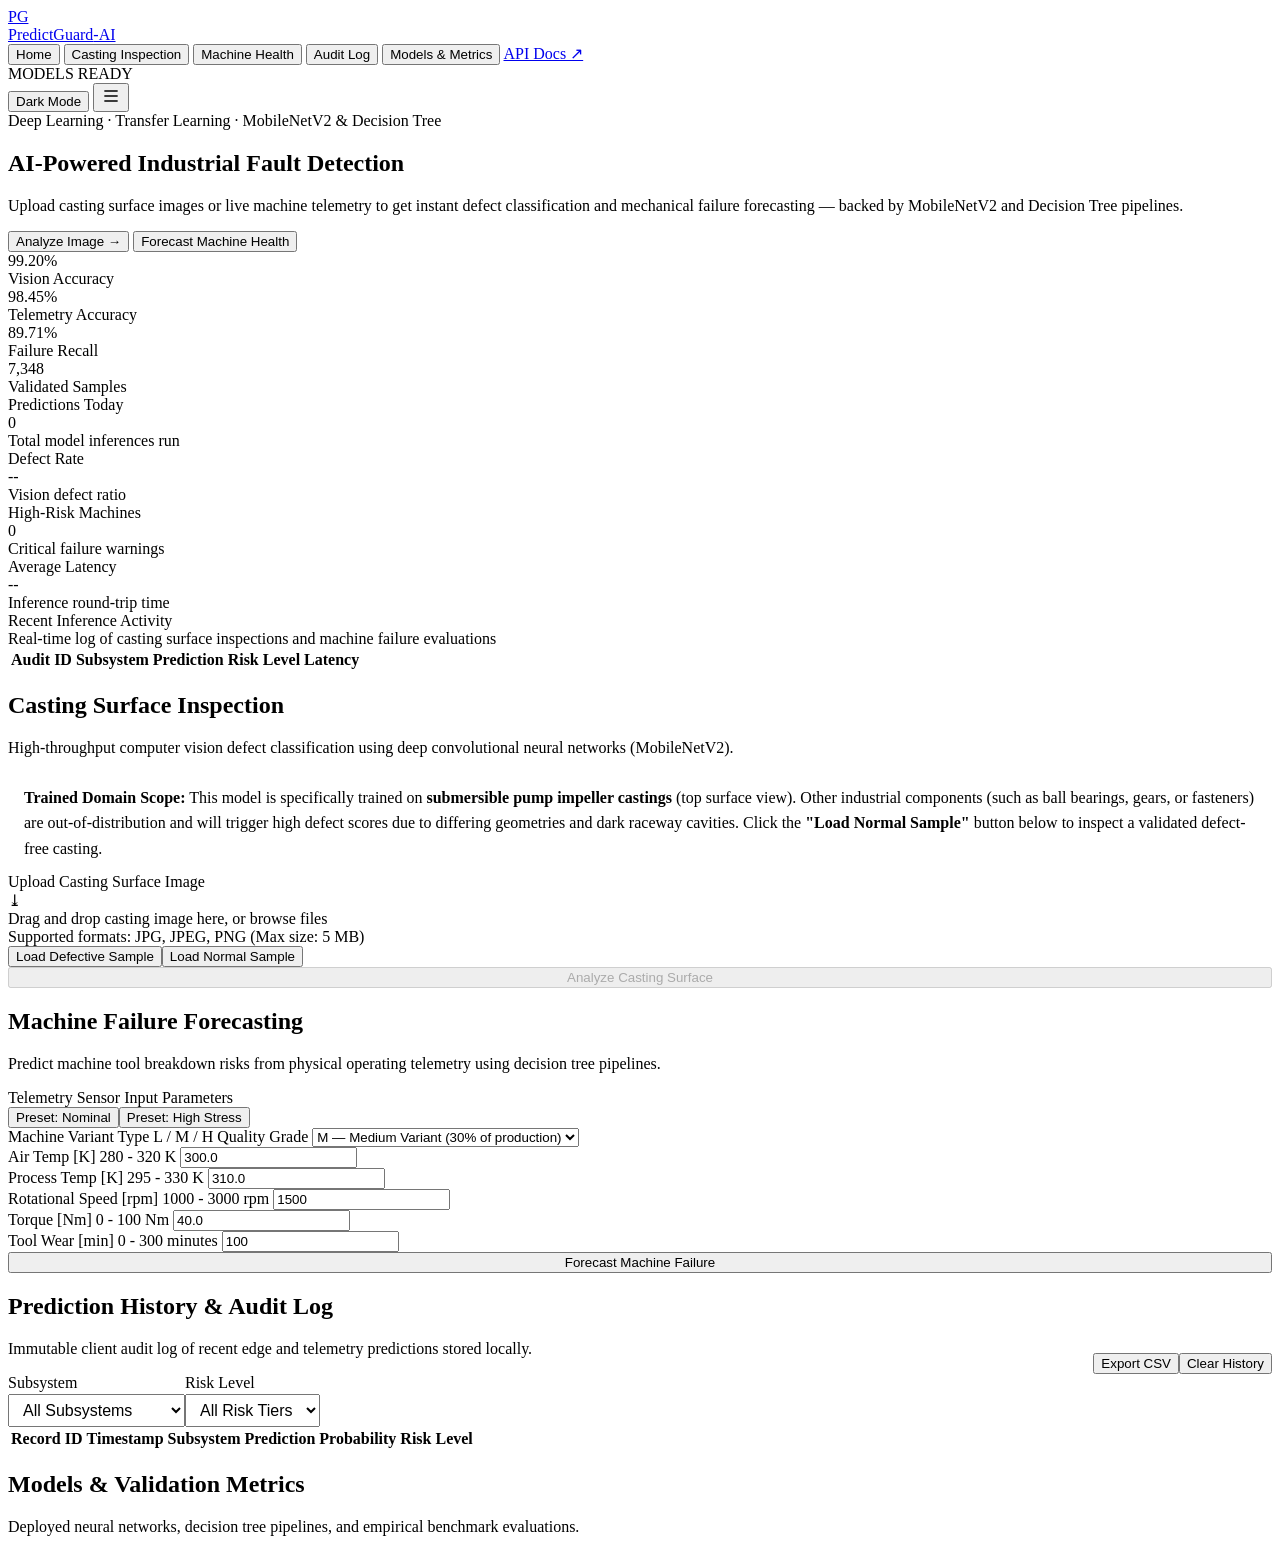
==== commit 4d85034a: "feat: modernise PredictGuard AI to enterprise production standard - Refactor backend into clean modu" ====
--- a/index.html
+++ b/index.html
@@ -1,2003 +1,462 @@
 <!DOCTYPE html>
 <html lang="en">
 <head>
-    <meta charset="UTF-8">
-    <meta name="viewport" content="width=device-width, initial-scale=1.0">
-    <meta name="description" content="PredictGuard AI — Industrial Predictive Maintenance Command Center. Dual-model AI diagnostics for casting defect detection and machine sensor failure prediction.">
-    <meta name="theme-color" content="#070908">
-    <title>PredictGuard AI — Predictive Maintenance Command Center</title>
-
-    <!-- Google Fonts for High-End Industrial AI Aesthetics -->
-    <link rel="preconnect" href="https://fonts.googleapis.com">
-    <link rel="preconnect" href="https://fonts.gstatic.com" crossorigin>
-    <link href="https://fonts.googleapis.com/css2?family=JetBrains+Mono:wght@400;500;600;700&family=Outfit:wght@300;400;500;600;700&display=swap" rel="stylesheet">
-
-    <style>
-        :root {
-            color-scheme: dark;
-            --bg-base: #070908;
-            --bg-surface: #0e1310;
-            --bg-card: rgba(17, 24, 20, 0.75);
-            --bg-card-hover: rgba(22, 31, 26, 0.85);
-            --bg-card-subtle: #121814;
-            --bg-input: #0a0e0c;
-
-            --border-subtle: rgba(255, 255, 255, 0.07);
-            --border-medium: rgba(163, 230, 53, 0.2);
-            --border-highlight: rgba(163, 230, 53, 0.5);
-
-            --accent: #a3e635;
-            --accent-glow: rgba(163, 230, 53, 0.25);
-            --accent-light: #bef264;
-            --accent-dark: #365314;
-            --accent-surface: rgba(163, 230, 53, 0.08);
-
-            --success: #22c55e;
-            --success-bg: rgba(34, 197, 94, 0.12);
-            --success-border: rgba(34, 197, 94, 0.35);
-
-            --danger: #ef4444;
-            --danger-bg: rgba(239, 68, 68, 0.12);
-            --danger-border: rgba(239, 68, 68, 0.4);
-
-            --warning: #f59e0b;
-            --warning-bg: rgba(245, 158, 11, 0.12);
-
-            --text-primary: #f3f4f6;
-            --text-secondary: #9ca3af;
-            --text-muted: #6b7280;
-
-            --font-main: 'Outfit', -apple-system, BlinkMacSystemFont, "Segoe UI", Roboto, sans-serif;
-            --font-mono: 'JetBrains Mono', Consolas, Monaco, monospace;
-
-            --radius-sm: 6px;
-            --radius-md: 10px;
-            --radius-lg: 16px;
-            --radius-xl: 20px;
-
-            --shadow-card: 0 12px 32px -8px rgba(0, 0, 0, 0.7);
-            --shadow-glow: 0 0 24px -4px rgba(163, 230, 53, 0.22);
-        }
-
-        * {
-            box-sizing: border-box;
-            margin: 0;
-            padding: 0;
-        }
-
-        body {
-            background-color: var(--bg-base);
-            background-image: 
-                radial-gradient(ellipse 80% 50% at 50% -20%, rgba(163, 230, 53, 0.06), transparent 70%),
-                radial-gradient(circle at 100% 100%, rgba(34, 197, 94, 0.03), transparent 50%);
-            color: var(--text-primary);
-            font-family: var(--font-main);
-            line-height: 1.5;
-            min-height: 100vh;
-            display: flex;
-            flex-direction: column;
-            overflow-x: hidden;
-            -webkit-font-smoothing: antialiased;
-        }
-
-        /* Ambient scanline texture */
-        body::before {
-            content: "";
-            position: fixed;
-            top: 0; left: 0; right: 0; bottom: 0;
-            background: repeating-linear-gradient(
-                0deg,
-                rgba(0, 0, 0, 0.15),
-                rgba(0, 0, 0, 0.15) 1px,
-                transparent 1px,
-                transparent 2px
-            );
-            pointer-events: none;
-            z-index: 999;
-            opacity: 0.2;
-        }
-
-        /* Focus outline for keyboard accessibility */
-        :focus-visible {
-            outline: 2px solid var(--accent);
-            outline-offset: 3px;
-        }
-
-        /* Top Header */
-        header {
-            position: sticky;
-            top: 0;
-            z-index: 100;
-            background: rgba(7, 9, 8, 0.88);
-            backdrop-filter: blur(16px);
-            -webkit-backdrop-filter: blur(16px);
-            border-bottom: 1px solid var(--border-subtle);
-            padding: 14px 5%;
-            display: flex;
-            align-items: center;
-            justify-content: space-between;
-            gap: 20px;
-        }
-
-        .header-brand {
-            display: flex;
-            align-items: center;
-            gap: 14px;
-            text-decoration: none;
-            color: inherit;
-        }
-
-        .brand-icon-wrapper {
-            width: 40px;
-            height: 40px;
-            border-radius: var(--radius-md);
-            background: linear-gradient(135deg, rgba(163, 230, 53, 0.18), rgba(163, 230, 53, 0.04));
-            border: 1px solid var(--border-medium);
-            display: flex;
-            align-items: center;
-            justify-content: center;
-            box-shadow: 0 0 16px rgba(163, 230, 53, 0.15);
-        }
-
-        .brand-icon-wrapper svg {
-            width: 22px;
-            height: 22px;
-            stroke: var(--accent);
-        }
-
-        .brand-text h1 {
-            font-size: 1.25rem;
-            font-weight: 700;
-            letter-spacing: -0.02em;
-            display: flex;
-            align-items: center;
-            gap: 8px;
-        }
-
-        .brand-text h1 span.brand-accent {
-            color: var(--accent);
-        }
-
-        .brand-tag {
-            font-family: var(--font-mono);
-            font-size: 0.68rem;
-            letter-spacing: 0.08em;
-            text-transform: uppercase;
-            color: var(--text-muted);
-        }
-
-        .header-status {
-            display: flex;
-            align-items: center;
-            gap: 16px;
-        }
-
-        .status-pill {
-            display: inline-flex;
-            align-items: center;
-            gap: 8px;
-            padding: 6px 12px;
-            background: rgba(16, 24, 20, 0.8);
-            border: 1px solid var(--border-subtle);
-            border-radius: 9999px;
-            font-family: var(--font-mono);
-            font-size: 0.75rem;
-            font-weight: 500;
-            color: var(--text-secondary);
-            transition: all 0.25s ease;
-        }
-
-        .status-dot {
-            width: 8px;
-            height: 8px;
-            border-radius: 50%;
-            background: var(--text-muted);
-            transition: background 0.3s ease;
-        }
-
-        .status-dot.online {
-            background: var(--accent);
-            box-shadow: 0 0 8px var(--accent);
-            animation: pulse-dot 2s infinite ease-in-out;
-        }
-
-        .status-dot.offline {
-            background: var(--danger);
-            box-shadow: 0 0 8px var(--danger);
-        }
-
-        @keyframes pulse-dot {
-            0%, 100% { opacity: 1; transform: scale(1); }
-            50% { opacity: 0.5; transform: scale(0.85); }
-        }
-
-        .docs-link {
-            display: inline-flex;
-            align-items: center;
-            gap: 6px;
-            font-family: var(--font-mono);
-            font-size: 0.78rem;
-            color: var(--text-secondary);
-            text-decoration: none;
-            padding: 6px 12px;
-            border-radius: var(--radius-sm);
-            border: 1px solid var(--border-subtle);
-            background: var(--bg-card-subtle);
-            transition: all 0.2s ease;
-        }
-
-        .docs-link:hover {
-            color: var(--accent);
-            border-color: var(--border-medium);
-            background: var(--accent-surface);
-        }
-
-        /* Main Container */
-        main {
-            max-width: 1240px;
-            width: 100%;
-            margin: 0 auto;
-            padding: 32px 24px 60px;
-            flex: 1;
-        }
-
-        /* Hero / Overview Section */
-        .hero {
-            margin-bottom: 32px;
-        }
-
-        .hero-badge {
-            display: inline-flex;
-            align-items: center;
-            gap: 8px;
-            font-family: var(--font-mono);
-            font-size: 0.72rem;
-            letter-spacing: 0.08em;
-            text-transform: uppercase;
-            padding: 4px 10px;
-            border-radius: 9999px;
-            background: var(--accent-surface);
-            border: 1px solid var(--border-medium);
-            color: var(--accent-light);
-            margin-bottom: 12px;
-        }
-
-        .hero h2 {
-            font-size: clamp(1.8rem, 3.5vw, 2.5rem);
-            font-weight: 700;
-            letter-spacing: -0.03em;
-            line-height: 1.15;
-            margin-bottom: 10px;
-        }
-
-        .hero p {
-            color: var(--text-secondary);
-            max-width: 760px;
-            font-size: 1rem;
-            font-weight: 300;
-        }
-
-        /* Model Architecture Cards (Overview) */
-        .overview-grid {
-            display: grid;
-            grid-template-columns: repeat(auto-fit, minmax(320px, 1fr));
-            gap: 16px;
-            margin-top: 24px;
-        }
-
-        .overview-card {
-            background: var(--bg-card);
-            border: 1px solid var(--border-subtle);
-            border-radius: var(--radius-lg);
-            padding: 20px;
-            backdrop-filter: blur(12px);
-            -webkit-backdrop-filter: blur(12px);
-            display: flex;
-            flex-direction: column;
-            gap: 12px;
-            transition: transform 0.25s ease, border-color 0.25s ease;
-        }
-
-        .overview-card:hover {
-            border-color: var(--border-medium);
-            transform: translateY(-2px);
-        }
-
-        .overview-card-header {
-            display: flex;
-            align-items: center;
-            justify-content: space-between;
-        }
-
-        .overview-card-title {
-            display: flex;
-            align-items: center;
-            gap: 10px;
-            font-size: 1.05rem;
-            font-weight: 600;
-        }
-
-        .overview-card-title svg {
-            width: 20px;
-            height: 20px;
-            stroke: var(--accent);
-        }
-
-        .overview-card-pill {
-            font-family: var(--font-mono);
-            font-size: 0.7rem;
-            padding: 3px 8px;
-            border-radius: 9999px;
-            background: rgba(255, 255, 255, 0.05);
-            color: var(--text-muted);
-            border: 1px solid var(--border-subtle);
-        }
-
-        .overview-card p {
-            color: var(--text-secondary);
-            font-size: 0.88rem;
-            line-height: 1.45;
-        }
-
-        .overview-card-meta {
-            display: flex;
-            flex-wrap: wrap;
-            gap: 8px;
-            margin-top: auto;
-            padding-top: 10px;
-            border-top: 1px solid var(--border-subtle);
-            font-family: var(--font-mono);
-            font-size: 0.72rem;
-            color: var(--text-muted);
-        }
-
-        .overview-card-meta span {
-            background: rgba(0, 0, 0, 0.35);
-            padding: 3px 8px;
-            border-radius: var(--radius-sm);
-        }
-
-        /* Navigation Tabs */
-        .nav-tabs {
-            display: flex;
-            gap: 8px;
-            background: rgba(14, 19, 16, 0.6);
-            padding: 6px;
-            border-radius: var(--radius-lg);
-            border: 1px solid var(--border-subtle);
-            margin: 28px 0 24px;
-            overflow-x: auto;
-        }
-
-        .tab-btn {
-            flex: 1;
-            min-width: 200px;
-            display: inline-flex;
-            align-items: center;
-            justify-content: center;
-            gap: 10px;
-            padding: 12px 20px;
-            background: transparent;
-            color: var(--text-secondary);
-            border: 1px solid transparent;
-            border-radius: var(--radius-md);
-            font-family: var(--font-main);
-            font-size: 0.95rem;
-            font-weight: 600;
-            cursor: pointer;
-            transition: all 0.2s ease;
-            white-space: nowrap;
-        }
-
-        .tab-btn svg {
-            width: 18px;
-            height: 18px;
-            stroke: currentColor;
-            transition: stroke 0.2s ease;
-        }
-
-        .tab-btn:hover {
-            color: var(--text-primary);
-            background: rgba(255, 255, 255, 0.03);
-        }
-
-        .tab-btn.active {
-            color: #070908;
-            background: var(--accent);
-            border-color: var(--accent);
-            box-shadow: 0 4px 14px rgba(163, 230, 53, 0.3);
-        }
-
-        .tab-btn.active svg {
-            stroke: #070908;
-        }
-
-        /* Workspace Panels */
-        .workspace-panel {
-            display: none;
-            animation: fadeIn 0.3s cubic-bezier(0.16, 1, 0.3, 1);
-        }
-
-        .workspace-panel.active {
-            display: block;
-        }
-
-        @keyframes fadeIn {
-            from { opacity: 0; transform: translateY(6px); }
-            to { opacity: 1; transform: translateY(0); }
-        }
-
-        /* Workflows Grid Layout */
-        .workflow-layout {
-            display: grid;
-            grid-template-columns: 1fr 1fr;
-            gap: 24px;
-        }
-
-        @media (max-width: 960px) {
-            .workflow-layout {
-                grid-template-columns: 1fr;
-            }
-        }
-
-        /* Interactive Panels */
-        .glass-panel {
-            background: var(--bg-card);
-            border: 1px solid var(--border-subtle);
-            border-radius: var(--radius-xl);
-            padding: 28px;
-            box-shadow: var(--shadow-card);
-            backdrop-filter: blur(16px);
-            -webkit-backdrop-filter: blur(16px);
-            position: relative;
-        }
-
-        .panel-header {
-            margin-bottom: 22px;
-        }
-
-        .panel-title {
-            font-size: 1.25rem;
-            font-weight: 600;
-            display: flex;
-            align-items: center;
-            gap: 10px;
-            letter-spacing: -0.01em;
-            margin-bottom: 4px;
-        }
-
-        .panel-desc {
-            font-size: 0.88rem;
-            color: var(--text-secondary);
-        }
-
-        /* Upload Dropzone */
-        .dropzone {
-            border: 2px dashed rgba(163, 230, 53, 0.25);
-            border-radius: var(--radius-lg);
-            background: rgba(10, 14, 12, 0.5);
-            padding: 36px 20px;
-            text-align: center;
-            cursor: pointer;
-            transition: all 0.25s ease;
-            position: relative;
-            outline: none;
-        }
-
-        .dropzone:hover, .dropzone.dragover {
-            border-color: var(--accent);
-            background: rgba(163, 230, 53, 0.05);
-            box-shadow: 0 0 20px rgba(163, 230, 53, 0.12);
-        }
-
-        .dropzone-icon {
-            width: 48px;
-            height: 48px;
-            margin: 0 auto 14px;
-            border-radius: 50%;
-            background: rgba(163, 230, 53, 0.1);
-            display: flex;
-            align-items: center;
-            justify-content: center;
-        }
-
-        .dropzone-icon svg {
-            width: 24px;
-            height: 24px;
-            stroke: var(--accent);
-        }
-
-        .dropzone h4 {
-            font-size: 0.98rem;
-            font-weight: 600;
-            margin-bottom: 4px;
-        }
-
-        .dropzone p {
-            font-size: 0.82rem;
-            color: var(--text-muted);
-        }
-
-        .dropzone input[type="file"] {
-            position: absolute;
-            inset: 0;
-            opacity: 0;
-            cursor: pointer;
-            width: 100%;
-            height: 100%;
-        }
-
-        /* Quick Samples Strip */
-        .samples-strip {
-            margin-top: 16px;
-            display: flex;
-            align-items: center;
-            gap: 10px;
-            flex-wrap: wrap;
-        }
-
-        .samples-label {
-            font-family: var(--font-mono);
-            font-size: 0.72rem;
-            color: var(--text-muted);
-            text-transform: uppercase;
-            letter-spacing: 0.05em;
-        }
-
-        .sample-pill-btn {
-            font-family: var(--font-mono);
-            font-size: 0.75rem;
-            padding: 5px 10px;
-            border-radius: var(--radius-sm);
-            background: rgba(255, 255, 255, 0.04);
-            border: 1px solid var(--border-subtle);
-            color: var(--text-secondary);
-            cursor: pointer;
-            transition: all 0.2s ease;
-        }
-
-        .sample-pill-btn:hover {
-            color: var(--accent);
-            border-color: var(--border-medium);
-            background: var(--accent-surface);
-        }
-
-        /* Image Preview Box */
-        .preview-container {
-            margin-top: 20px;
-            display: none;
-            flex-direction: column;
-            gap: 12px;
-        }
-
-        .preview-container.has-image {
-            display: flex;
-        }
-
-        .preview-card {
-            position: relative;
-            background: #000;
-            border: 1px solid var(--border-medium);
-            border-radius: var(--radius-lg);
-            overflow: hidden;
-            display: flex;
-            align-items: center;
-            justify-content: center;
-            min-height: 220px;
-            max-height: 320px;
-        }
-
-        .preview-img {
-            max-width: 100%;
-            max-height: 320px;
-            object-fit: contain;
-            display: block;
-            transition: opacity 0.25s ease;
-        }
-
-        /* Scanning overlay effect */
-        .scan-overlay {
-            position: absolute;
-            inset: 0;
-            pointer-events: none;
-            overflow: hidden;
-            display: none;
-        }
-
-        .scan-overlay.scanning {
-            display: block;
-        }
-
-        .scan-line {
-            width: 100%;
-            height: 3px;
-            background: linear-gradient(90deg, transparent, var(--accent), transparent);
-            box-shadow: 0 0 12px var(--accent);
-            animation: scanAnim 1.4s infinite ease-in-out;
-        }
-
-        @keyframes scanAnim {
-            0% { transform: translateY(0); }
-            50% { transform: translateY(280px); }
-            100% { transform: translateY(0); }
-        }
-
-        .preview-meta {
-            display: flex;
-            align-items: center;
-            justify-content: space-between;
-            font-family: var(--font-mono);
-            font-size: 0.76rem;
-            color: var(--text-muted);
-            padding: 0 4px;
-        }
-
-        .preview-actions {
-            display: flex;
-            gap: 10px;
-            margin-top: 8px;
-        }
-
-        /* Buttons */
-        .btn-primary {
-            flex: 1;
-            display: inline-flex;
-            align-items: center;
-            justify-content: center;
-            gap: 8px;
-            padding: 13px 22px;
-            background: var(--accent);
-            color: #070908;
-            font-family: var(--font-main);
-            font-weight: 600;
-            font-size: 0.95rem;
-            border: none;
-            border-radius: var(--radius-md);
-            cursor: pointer;
-            box-shadow: 0 4px 14px rgba(163, 230, 53, 0.28);
-            transition: all 0.2s ease;
-        }
-
-        .btn-primary:hover:not(:disabled) {
-            background: var(--accent-light);
-            box-shadow: 0 6px 20px rgba(163, 230, 53, 0.4);
-            transform: translateY(-1px);
-        }
-
-        .btn-primary:disabled {
-            opacity: 0.45;
-            cursor: not-allowed;
-            transform: none;
-            box-shadow: none;
-        }
-
-        .btn-secondary {
-            display: inline-flex;
-            align-items: center;
-            justify-content: center;
-            gap: 6px;
-            padding: 13px 18px;
-            background: var(--bg-card-subtle);
-            color: var(--text-secondary);
-            font-family: var(--font-main);
-            font-weight: 500;
-            font-size: 0.92rem;
-            border: 1px solid var(--border-subtle);
-            border-radius: var(--radius-md);
-            cursor: pointer;
-            transition: all 0.2s ease;
-        }
-
-        .btn-secondary:hover {
-            color: var(--text-primary);
-            border-color: var(--border-medium);
-            background: rgba(255, 255, 255, 0.05);
-        }
-
-        /* Form Inputs */
-        .form-grid {
-            display: grid;
-            grid-template-columns: repeat(2, minmax(0, 1fr));
-            gap: 16px;
-        }
-
-        @media (max-width: 600px) {
-            .form-grid {
-                grid-template-columns: 1fr;
-            }
-        }
-
-        .form-group {
-            display: flex;
-            flex-direction: column;
-            gap: 6px;
-        }
-
-        .form-group.full-width {
-            grid-column: 1 / -1;
-        }
-
-        .form-label {
-            display: flex;
-            align-items: center;
-            justify-content: space-between;
-            font-size: 0.82rem;
-            font-weight: 500;
-            color: var(--text-secondary);
-        }
-
-        .form-label span.unit {
-            font-family: var(--font-mono);
-            font-size: 0.72rem;
-            color: var(--text-muted);
-        }
-
-        .input-wrapper {
-            position: relative;
-            display: flex;
-            align-items: center;
-        }
-
-        input[type="number"], select {
-            width: 100%;
-            padding: 11px 14px;
-            background: var(--bg-input);
-            border: 1px solid var(--border-subtle);
-            border-radius: var(--radius-md);
-            color: var(--text-primary);
-            font-family: var(--font-mono);
-            font-size: 0.9rem;
-            transition: all 0.2s ease;
-            appearance: none;
-            -webkit-appearance: none;
-        }
-
-        select {
-            background-image: url("data:image/svg+xml,%3Csvg xmlns='http://www.w3.org/2000/svg' width='16' height='16' viewBox='0 0 24 24' fill='none' stroke='%239ca3af' stroke-width='2' stroke-linecap='round' stroke-linejoin='round'%3E%3Cpolyline points='6 9 12 15 18 9'%3E%3C/polyline%3E%3C/svg%3E");
-            background-repeat: no-repeat;
-            background-position: right 14px center;
-            padding-right: 36px;
-            cursor: pointer;
-        }
-
-        input:hover, select:hover {
-            border-color: rgba(255, 255, 255, 0.15);
-        }
-
-        input:focus, select:focus {
-            border-color: var(--accent);
-            box-shadow: 0 0 10px rgba(163, 230, 53, 0.18);
-            outline: none;
-        }
-
-        .input-hint {
-            font-size: 0.72rem;
-            color: var(--text-muted);
-        }
-
-        /* Results Display Card */
-        .result-panel {
-            display: flex;
-            flex-direction: column;
-            gap: 18px;
-        }
-
-        .result-empty {
-            display: flex;
-            flex-direction: column;
-            align-items: center;
-            justify-content: center;
-            min-height: 280px;
-            text-align: center;
-            color: var(--text-muted);
-            padding: 32px;
-            border: 1px dashed var(--border-subtle);
-            border-radius: var(--radius-lg);
-            background: rgba(10, 14, 12, 0.3);
-        }
-
-        .result-empty svg {
-            width: 44px;
-            height: 44px;
-            stroke: var(--text-muted);
-            margin-bottom: 12px;
-            opacity: 0.5;
-        }
-
-        .result-empty h4 {
-            font-size: 1rem;
-            font-weight: 500;
-            color: var(--text-secondary);
-            margin-bottom: 4px;
-        }
-
-        .result-empty p {
-            font-size: 0.82rem;
-            max-width: 280px;
-        }
-
-        /* Active Result Card */
-        .result-active {
-            display: none;
-            flex-direction: column;
-            gap: 16px;
-            animation: fadeIn 0.3s ease;
-        }
-
-        .result-active.visible {
-            display: flex;
-        }
-
-        .verdict-banner {
-            padding: 20px;
-            border-radius: var(--radius-lg);
-            display: flex;
-            align-items: center;
-            gap: 16px;
-            border: 1px solid transparent;
-            box-shadow: var(--shadow-card);
-        }
-
-        .verdict-banner.state-normal,
-        .verdict-banner.state-nofailure {
-            background: linear-gradient(135deg, rgba(34, 197, 94, 0.16), rgba(34, 197, 94, 0.04));
-            border-color: var(--success-border);
-        }
-
-        .verdict-banner.state-defective,
-        .verdict-banner.state-failure {
-            background: linear-gradient(135deg, rgba(239, 68, 68, 0.18), rgba(239, 68, 68, 0.05));
-            border-color: var(--danger-border);
-        }
-
-        .verdict-icon {
-            width: 44px;
-            height: 44px;
-            border-radius: 50%;
-            display: flex;
-            align-items: center;
-            justify-content: center;
-            flex-shrink: 0;
-        }
-
-        .verdict-banner.state-normal .verdict-icon,
-        .verdict-banner.state-nofailure .verdict-icon {
-            background: rgba(34, 197, 94, 0.2);
-            color: var(--success);
-        }
-
-        .verdict-banner.state-defective .verdict-icon,
-        .verdict-banner.state-failure .verdict-icon {
-            background: rgba(239, 68, 68, 0.2);
-            color: var(--danger);
-        }
-
-        .verdict-icon svg {
-            width: 26px;
-            height: 26px;
-            stroke: currentColor;
-        }
-
-        .verdict-details {
-            flex: 1;
-        }
-
-        .verdict-tag {
-            font-family: var(--font-mono);
-            font-size: 0.68rem;
-            letter-spacing: 0.08em;
-            text-transform: uppercase;
-            color: var(--text-muted);
-        }
-
-        .verdict-title {
-            font-size: 1.3rem;
-            font-weight: 700;
-            letter-spacing: -0.01em;
-            line-height: 1.2;
-            margin-top: 2px;
-        }
-
-        .verdict-banner.state-normal .verdict-title,
-        .verdict-banner.state-nofailure .verdict-title {
-            color: #4ade80;
-        }
-
-        .verdict-banner.state-defective .verdict-title,
-        .verdict-banner.state-failure .verdict-title {
-            color: #f87171;
-        }
-
-        /* Metric Breakdown Card */
-        .metric-card {
-            background: var(--bg-card-subtle);
-            border: 1px solid var(--border-subtle);
-            border-radius: var(--radius-lg);
-            padding: 18px;
-            display: flex;
-            flex-direction: column;
-            gap: 12px;
-        }
-
-        .metric-header {
-            display: flex;
-            align-items: center;
-            justify-content: space-between;
-            font-family: var(--font-mono);
-            font-size: 0.78rem;
-            color: var(--text-secondary);
-        }
-
-        .metric-value-large {
-            font-family: var(--font-mono);
-            font-size: 1.6rem;
-            font-weight: 700;
-            color: var(--text-primary);
-        }
-
-        /* Visual Threshold / Gauge Bar */
-        .gauge-track {
-            height: 10px;
-            background: #000;
-            border-radius: 9999px;
-            position: relative;
-            border: 1px solid var(--border-subtle);
-            margin: 12px 0 6px;
-        }
-
-        .gauge-indicator {
-            position: absolute;
-            top: -5px;
-            width: 4px;
-            height: 20px;
-            background: var(--accent);
-            border-radius: 2px;
-            box-shadow: 0 0 10px var(--accent);
-            transform: translateX(-50%);
-            transition: left 0.4s ease;
-        }
-
-        .gauge-threshold-line {
-            position: absolute;
-            left: 50%;
-            top: 0;
-            bottom: 0;
-            width: 2px;
-            background: rgba(255, 255, 255, 0.4);
-        }
-
-        .gauge-labels {
-            display: flex;
-            justify-content: space-between;
-            font-family: var(--font-mono);
-            font-size: 0.68rem;
-            color: var(--text-muted);
-        }
-
-        /* Notes & Disclaimers */
-        .disclaimer-box {
-            padding: 12px 14px;
-            border-radius: var(--radius-md);
-            background: rgba(0, 0, 0, 0.3);
-            border-left: 3px solid var(--accent);
-            font-size: 0.78rem;
-            color: var(--text-secondary);
-            line-height: 1.45;
-        }
-
-        .disclaimer-box strong {
-            color: var(--text-primary);
-        }
-
-        /* Error Banner */
-        .alert-banner {
-            display: none;
-            align-items: flex-start;
-            gap: 12px;
-            padding: 14px 16px;
-            border-radius: var(--radius-md);
-            background: var(--danger-bg);
-            border: 1px solid var(--danger-border);
-            color: #fca5a5;
-            font-size: 0.85rem;
-            margin-top: 16px;
-        }
-
-        .alert-banner.visible {
-            display: flex;
-        }
-
-        .alert-banner svg {
-            width: 18px;
-            height: 18px;
-            stroke: var(--danger);
-            flex-shrink: 0;
-            margin-top: 2px;
-        }
-
-        /* Spinner */
-        .spinner {
-            width: 16px;
-            height: 16px;
-            border: 2px solid rgba(0, 0, 0, 0.3);
-            border-top-color: #000;
-            border-radius: 50%;
-            animation: spin 0.7s linear infinite;
-        }
-
-        @keyframes spin {
-            to { transform: rotate(360deg); }
-        }
-
-        /* Technical Specifications Grid */
-        .specs-grid {
-            display: grid;
-            grid-template-columns: repeat(auto-fit, minmax(300px, 1fr));
-            gap: 20px;
-        }
-
-        .spec-box {
-            background: var(--bg-card);
-            border: 1px solid var(--border-subtle);
-            border-radius: var(--radius-lg);
-            padding: 22px;
-        }
-
-        .spec-box h3 {
-            font-size: 1.05rem;
-            font-weight: 600;
-            margin-bottom: 12px;
-            display: flex;
-            align-items: center;
-            gap: 8px;
-            color: var(--accent-light);
-        }
-
-        .spec-list {
-            list-style: none;
-            display: flex;
-            flex-direction: column;
-            gap: 10px;
-        }
-
-        .spec-list li {
-            display: flex;
-            justify-content: space-between;
-            font-size: 0.82rem;
-            padding-bottom: 8px;
-            border-bottom: 1px solid rgba(255, 255, 255, 0.04);
-        }
-
-        .spec-list li span.k {
-            color: var(--text-muted);
-            font-family: var(--font-mono);
-        }
-
-        .spec-list li span.v {
-            color: var(--text-primary);
-            font-family: var(--font-mono);
-            font-weight: 500;
-        }
-
-        /* Footer */
-        footer {
-            border-top: 1px solid var(--border-subtle);
-            background: rgba(7, 9, 8, 0.95);
-            padding: 24px 5%;
-            font-family: var(--font-mono);
-            font-size: 0.76rem;
-            color: var(--text-muted);
-            display: flex;
-            flex-wrap: wrap;
-            align-items: center;
-            justify-content: space-between;
-            gap: 16px;
-        }
-
-        .footer-tech {
-            display: flex;
-            gap: 8px;
-            flex-wrap: wrap;
-        }
-
-        .footer-tech span {
-            background: rgba(255, 255, 255, 0.04);
-            border: 1px solid var(--border-subtle);
-            padding: 2px 8px;
-            border-radius: var(--radius-sm);
-        }
-    </style>
+  <meta charset="UTF-8">
+  <meta name="viewport" content="width=device-width, initial-scale=1.0">
+  <title>PredictGuard AI — Industrial Predictive Maintenance Platform</title>
+  <link rel="stylesheet" href="/static/css/tokens.css">
+  <link rel="stylesheet" href="/static/css/layout.css">
+  <link rel="stylesheet" href="/static/css/components.css">
 </head>
-
 <body>
-
-    <!-- Header Navigation -->
-    <header>
-        <div class="header-brand">
-            <div class="brand-icon-wrapper" aria-hidden="true">
-                <svg viewBox="0 0 24 24" fill="none" stroke-width="2" stroke-linecap="round" stroke-linejoin="round">
-                    <path d="M12 22s8-4 8-10V5l-8-3-8 3v7c0 6 8 10 8 10z"></path>
-                    <polyline points="9 12 11 14 15 10"></polyline>
-                </svg>
-            </div>
-            <div class="brand-text">
-                <h1>Predict<span class="brand-accent">Guard</span> AI</h1>
-                <div class="brand-tag">Industrial Predictive Maintenance Command Center</div>
-            </div>
-        </div>
-
-        <div class="header-status">
-            <div class="status-pill" id="apiStatusPill" title="Real-time API connection state">
-                <span class="status-dot" id="statusDot"></span>
-                <span id="statusText">CHECKING API...</span>
-            </div>
-            <a href="/docs" target="_blank" rel="noopener noreferrer" class="docs-link" title="Open FastAPI Swagger Interactive Docs">
-                <span>FastAPI /docs</span>
-                <svg width="12" height="12" viewBox="0 0 24 24" fill="none" stroke="currentColor" stroke-width="2" stroke-linecap="round" stroke-linejoin="round">
-                    <path d="M18 13v6a2 2 0 0 1-2 2H5a2 2 0 0 1-2-2V8a2 2 0 0 1 2-2h6"></path>
-                    <polyline points="15 3 21 3 21 9"></polyline>
-                    <line x1="10" y1="14" x2="21" y2="3"></line>
-                </svg>
-            </a>
-        </div>
+  <div class="app-wrapper">
+    <!-- Top Navigation Bar (GastroLens-AI Inspired) -->
+    <header class="site-header">
+      <div class="header-inner">
+        <!-- Brand Logo -->
+        <a href="#overview" class="brand-link" id="brand-home-link" aria-label="PredictGuard AI Home">
+          <div class="brand-badge-icon">PG</div>
+          <div class="brand-title">PredictGuard<span class="brand-accent">-AI</span></div>
+        </a>
+
+        <!-- Horizontal Nav Tabs -->
+        <nav class="top-nav" id="top-nav" aria-label="Main Navigation">
+          <button type="button" class="nav-tab-btn active" data-page="overview" data-title="Home &amp; Overview">
+            Home
+          </button>
+          <button type="button" class="nav-tab-btn" data-page="casting" data-title="Casting Surface Inspection">
+            Casting Inspection
+          </button>
+          <button type="button" class="nav-tab-btn" data-page="machine" data-title="Machine Failure Forecasting">
+            Machine Health
+          </button>
+          <button type="button" class="nav-tab-btn" data-page="history" data-title="Prediction Audit Log">
+            Audit Log
+          </button>
+          <button type="button" class="nav-tab-btn" data-page="models" data-title="Models &amp; Benchmarks">
+            Models &amp; Metrics
+          </button>
+          <a href="/docs" target="_blank" rel="noopener noreferrer" class="nav-tab-btn">
+            API Docs ↗
+          </a>
+        </nav>
+
+        <!-- Right Side Tools -->
+        <div class="header-right">
+          <div class="status-pill ready" id="model-status-pill" aria-live="polite">
+            <span class="status-dot"></span>
+            <span id="model-status-text">MODELS READY</span>
+          </div>
+
+          <button type="button" class="theme-toggle-btn" id="theme-toggle-btn" aria-label="Toggle visual theme">
+            <span id="theme-toggle-label">Dark Mode</span>
+          </button>
+
+          <button type="button" class="mobile-nav-toggle" id="mobile-nav-toggle" aria-label="Toggle navigation menu">
+            <svg width="20" height="20" viewBox="0 0 24 24" fill="none" stroke="currentColor" stroke-width="2">
+              <path d="M4 6h16M4 12h16M4 18h16" />
+            </svg>
+          </button>
+        </div>
+      </div>
     </header>
 
-    <!-- Main Workspace -->
-    <main>
-
-        <!-- Hero Section -->
-        <section class="hero" aria-labelledby="hero-title">
-            <div class="hero-badge">AI Predictive Maintenance Telemetry · v1.0.0</div>
-            <h2 id="hero-title">Predictive Reliability & Defect Diagnostics</h2>
-            <p>
-                Dual-model intelligence platform uniting convolutional computer vision for front-face casting defect inspection with multi-parameter decision tree telemetry forecasting.
-            </p>
-
-            <!-- Architecture Capability Cards -->
-            <div class="overview-grid">
-                <div class="overview-card">
-                    <div class="overview-card-header">
-                        <div class="overview-card-title">
-                            <svg viewBox="0 0 24 24" fill="none" stroke-width="2" stroke-linecap="round" stroke-linejoin="round">
-                                <rect x="3" y="3" width="18" height="18" rx="2" ry="2"></rect>
-                                <circle cx="8.5" cy="8.5" r="1.5"></circle>
-                                <polyline points="21 15 16 10 5 21"></polyline>
-                            </svg>
-                            <span>Casting Surface Inspection</span>
-                        </div>
-                        <span class="overview-card-pill">Computer Vision</span>
-                    </div>
-                    <p>Classifies industrial casting images into Normal or Defective parts via high-resolution deep convolutional representation.</p>
-                    <div class="overview-card-meta">
-                        <span>TensorFlow / Keras H5</span>
-                        <span>Input: 224×224 RGB</span>
-                        <span>Binary Sigmoid</span>
-                    </div>
+    <!-- Main App Container -->
+    <main class="main-content">
+      <!-- 1. HOME / OVERVIEW VIEW -->
+      <section class="page-view active" id="page-overview" aria-labelledby="hero-title-text">
+        <!-- Hero Section (GastroLens-AI Aesthetic) -->
+        <div class="hero-section">
+          <div class="hero-pill-badge">
+            Deep Learning · Transfer Learning · MobileNetV2 &amp; Decision Tree
+          </div>
+
+          <h1 class="hero-title" id="hero-title-text">
+            AI-Powered <span class="highlight-green">Industrial Fault</span> Detection
+          </h1>
+
+          <p class="hero-description">
+            Upload casting surface images or live machine telemetry to get instant defect classification and mechanical failure forecasting — backed by MobileNetV2 and Decision Tree pipelines.
+          </p>
+
+          <div class="hero-actions">
+            <button type="button" class="btn btn-pill-primary" id="hero-cta-casting">
+              Analyze Image →
+            </button>
+            <button type="button" class="btn btn-pill-secondary" id="hero-cta-sensors">
+              Forecast Machine Health
+            </button>
+          </div>
+
+          <!-- Hero 4-Stat Cards (Exact match to GastroLens-AI style) -->
+          <div class="hero-stats-grid">
+            <div class="stat-box">
+              <div class="stat-number">99.20%</div>
+              <div class="stat-label">Vision Accuracy</div>
+            </div>
+            <div class="stat-box">
+              <div class="stat-number">98.45%</div>
+              <div class="stat-label">Telemetry Accuracy</div>
+            </div>
+            <div class="stat-box">
+              <div class="stat-number">89.71%</div>
+              <div class="stat-label">Failure Recall</div>
+            </div>
+            <div class="stat-box">
+              <div class="stat-number">7,348</div>
+              <div class="stat-label">Validated Samples</div>
+            </div>
+          </div>
+        </div>
+
+        <!-- Live Operations Panel -->
+        <div class="card" id="system-status-panel" style="margin-bottom: var(--space-6);">
+          <!-- Populated dynamically -->
+        </div>
+
+        <!-- Operational KPI Cards -->
+        <div class="grid-4" style="margin-bottom: var(--space-6);">
+          <div class="kpi-card">
+            <div class="kpi-label">Predictions Today</div>
+            <div class="kpi-value" id="kpi-predictions-today">0</div>
+            <div class="kpi-subtext">Total model inferences run</div>
+          </div>
+          <div class="kpi-card">
+            <div class="kpi-label">Defect Rate</div>
+            <div class="kpi-value" id="kpi-defect-rate">--</div>
+            <div class="kpi-subtext">Vision defect ratio</div>
+          </div>
+          <div class="kpi-card">
+            <div class="kpi-label">High-Risk Machines</div>
+            <div class="kpi-value" id="kpi-high-risk">0</div>
+            <div class="kpi-subtext">Critical failure warnings</div>
+          </div>
+          <div class="kpi-card">
+            <div class="kpi-label">Average Latency</div>
+            <div class="kpi-value" id="kpi-avg-latency">--</div>
+            <div class="kpi-subtext">Inference round-trip time</div>
+          </div>
+        </div>
+
+        <!-- Recent Activity Table -->
+        <div class="card">
+          <div class="card-header">
+            <div>
+              <div class="card-title">Recent Inference Activity</div>
+              <div class="card-subtitle">Real-time log of casting surface inspections and machine failure evaluations</div>
+            </div>
+          </div>
+          <div class="table-responsive">
+            <table class="table">
+              <thead>
+                <tr>
+                  <th>Audit ID</th>
+                  <th>Subsystem</th>
+                  <th>Prediction</th>
+                  <th>Risk Level</th>
+                  <th>Latency</th>
+                </tr>
+              </thead>
+              <tbody id="recent-activity-tbody">
+                <!-- Populated dynamically from history store -->
+              </tbody>
+            </table>
+          </div>
+        </div>
+      </section>
+
+      <!-- 2. CASTING SURFACE INSPECTION VIEW -->
+      <section class="page-view" id="page-casting" aria-labelledby="casting-heading">
+        <div class="section-header">
+          <h2 class="section-title" id="casting-heading">Casting Surface Inspection</h2>
+          <p class="section-subtitle">
+            High-throughput computer vision defect classification using deep convolutional neural networks (MobileNetV2).
+          </p>
+        </div>
+
+        <!-- Domain Notice Banner -->
+        <div style="background-color: var(--bg-surface-subtle); border: 1px solid var(--border-default); border-left: 4px solid var(--brand-green); border-radius: var(--radius-md); padding: 12px 16px; margin-bottom: var(--space-6); font-size: var(--text-xs); line-height: 1.6; color: var(--text-secondary);">
+          <strong style="color: var(--text-primary);">Trained Domain Scope:</strong> This model is specifically trained on <strong>submersible pump impeller castings</strong> (top surface view). Other industrial components (such as ball bearings, gears, or fasteners) are out-of-distribution and will trigger high defect scores due to differing geometries and dark raceway cavities. Click the <strong>"Load Normal Sample"</strong> button below to inspect a validated defect-free casting.
+        </div>
+
+        <div class="grid-2">
+          <!-- Upload Panel -->
+          <div class="card">
+            <div class="card-header">
+              <div class="card-title">Upload Casting Surface Image</div>
+            </div>
+
+            <div class="dropzone" id="casting-dropzone" tabindex="0" role="button" aria-label="Image dropzone: Drag and drop a JPEG or PNG image or click to select">
+              <div class="dropzone-icon">⤓</div>
+              <div class="dropzone-text">Drag and drop casting image here, or browse files</div>
+              <div class="dropzone-subtext">Supported formats: JPG, JPEG, PNG (Max size: 5 MB)</div>
+              <input type="file" id="casting-file-input" accept="image/jpeg,image/png" style="display: none;" />
+            </div>
+
+            <div class="form-error" id="casting-file-error" role="alert"></div>
+
+            <div class="preview-container" id="casting-preview-container" style="display: none;">
+              <img id="casting-preview-img" class="preview-thumb" alt="Casting surface preview" />
+              <div class="preview-meta" id="casting-preview-meta"></div>
+            </div>
+
+            <div style="margin-top: var(--space-4); display: flex; gap: var(--space-2); flex-wrap: wrap;">
+              <button type="button" class="btn btn-secondary btn-sm" id="btn-sample-defective">Load Defective Sample</button>
+              <button type="button" class="btn btn-secondary btn-sm" id="btn-sample-normal">Load Normal Sample</button>
+            </div>
+
+            <div style="margin-top: var(--space-6);">
+              <button type="button" class="btn btn-primary" id="casting-analyze-btn" disabled style="width: 100%;">
+                Analyze Casting Surface
+              </button>
+            </div>
+          </div>
+
+          <!-- Result Card -->
+          <div class="card" id="casting-result-card" style="display: none;" aria-live="polite">
+            <div class="card-header">
+              <div>
+                <div class="card-title">Surface Inspection Result</div>
+                <div class="card-subtitle" id="casting-result-label">Analyzing...</div>
+              </div>
+              <span class="badge" id="casting-risk-badge">LOW RISK</span>
+            </div>
+
+            <div id="casting-gauge-slot"></div>
+
+            <div style="margin-top: var(--space-6);">
+              <div style="font-size: var(--text-xs); color: var(--text-tertiary); text-transform: uppercase; font-weight: var(--font-weight-semibold);">
+                Recommended Operator Action
+              </div>
+              <div id="casting-recommended-action" style="font-size: var(--text-sm); color: var(--text-primary); margin-top: 4px; padding: 12px; background-color: var(--bg-surface-subtle); border-radius: var(--radius-md); border: 1px solid var(--border-default);">
+                --
+              </div>
+            </div>
+
+            <div class="grid-2" style="margin-top: var(--space-5); font-size: var(--text-xs); color: var(--text-secondary);">
+              <div>
+                <span>Inference Latency:</span> <strong id="casting-latency">--</strong>
+              </div>
+              <div>
+                <span>Request ID:</span> <strong id="casting-request-id" style="font-family: var(--font-mono);">--</strong>
+              </div>
+            </div>
+
+            <div style="margin-top: var(--space-5); display: flex; justify-content: flex-end;">
+              <button type="button" class="btn btn-outline btn-sm" id="casting-copy-json">
+                Copy Response JSON
+              </button>
+            </div>
+          </div>
+        </div>
+      </section>
+
+      <!-- 3. MACHINE HEALTH & TELEMETRY VIEW -->
+      <section class="page-view" id="page-machine" aria-labelledby="machine-heading">
+        <div class="section-header">
+          <h2 class="section-title" id="machine-heading">Machine Failure Forecasting</h2>
+          <p class="section-subtitle">
+            Predict machine tool breakdown risks from physical operating telemetry using decision tree pipelines.
+          </p>
+        </div>
+
+        <div class="grid-2">
+          <!-- Telemetry Form -->
+          <div class="card">
+            <div class="card-header">
+              <div class="card-title">Telemetry Sensor Input Parameters</div>
+              <div style="display: flex; gap: var(--space-2);">
+                <button type="button" class="btn btn-secondary btn-sm" id="preset-nominal-btn">Preset: Nominal</button>
+                <button type="button" class="btn btn-secondary btn-sm" id="preset-stress-btn">Preset: High Stress</button>
+              </div>
+            </div>
+
+            <form id="sensor-form" novalidate>
+              <div class="form-group">
+                <label for="field-type" class="form-label">
+                  <span>Machine Variant Type</span>
+                  <span class="form-hint">L / M / H Quality Grade</span>
+                </label>
+                <select id="field-type" class="form-control" required>
+                  <option value="L">L — Low Variant (50% of production)</option>
+                  <option value="M" selected>M — Medium Variant (30% of production)</option>
+                  <option value="H">H — High Variant (20% of production)</option>
+                </select>
+              </div>
+
+              <div class="grid-2">
+                <div class="form-group">
+                  <label for="field-air-temp" class="form-label">
+                    <span>Air Temp [K]</span>
+                    <span class="form-hint">280 - 320 K</span>
+                  </label>
+                  <input type="number" step="0.1" id="field-air-temp" class="form-control" value="300.0" required />
+                  <div class="form-error" id="field-air-temp-err"></div>
                 </div>
 
-                <div class="overview-card">
-                    <div class="overview-card-header">
-                        <div class="overview-card-title">
-                            <svg viewBox="0 0 24 24" fill="none" stroke-width="2" stroke-linecap="round" stroke-linejoin="round">
-                                <polyline points="22 12 18 12 15 21 9 3 6 12 2 12"></polyline>
-                            </svg>
-                            <span>Machine Failure Forecasting</span>
-                        </div>
-                        <span class="overview-card-pill">Sensor Telemetry</span>
-                    </div>
-                    <p>Evaluates multi-sensor equipment operational variables using an automated StandardScaler & ColumnTransformer pipeline.</p>
-                    <div class="overview-card-meta">
-                        <span>Scikit-Learn Pipeline</span>
-                        <span>6 Features (L/M/H + Telemetry)</span>
-                        <span>Decision Tree</span>
-                    </div>
+                <div class="form-group">
+                  <label for="field-process-temp" class="form-label">
+                    <span>Process Temp [K]</span>
+                    <span class="form-hint">295 - 330 K</span>
+                  </label>
+                  <input type="number" step="0.1" id="field-process-temp" class="form-control" value="310.0" required />
+                  <div class="form-error" id="field-process-temp-err"></div>
                 </div>
-            </div>
-        </section>
-
-        <!-- Navigation Tabs -->
-        <nav class="nav-tabs" role="tablist" aria-label="Prediction Workflows">
-            <button class="tab-btn active" id="tabImage" role="tab" aria-selected="true" aria-controls="panelImage" onclick="switchWorkflow('image')">
-                <svg viewBox="0 0 24 24" fill="none" stroke-width="2" stroke-linecap="round" stroke-linejoin="round">
-                    <rect x="3" y="3" width="18" height="18" rx="2" ry="2"></rect>
-                    <circle cx="8.5" cy="8.5" r="1.5"></circle>
-                    <polyline points="21 15 16 10 5 21"></polyline>
-                </svg>
-                <span>Casting Defect Detection</span>
-            </button>
-            <button class="tab-btn" id="tabSensor" role="tab" aria-selected="false" aria-controls="panelSensor" onclick="switchWorkflow('sensor')">
-                <svg viewBox="0 0 24 24" fill="none" stroke-width="2" stroke-linecap="round" stroke-linejoin="round">
-                    <polyline points="22 12 18 12 15 21 9 3 6 12 2 12"></polyline>
-                </svg>
-                <span>Machine Failure Prediction</span>
-            </button>
-            <button class="tab-btn" id="tabSpecs" role="tab" aria-selected="false" aria-controls="panelSpecs" onclick="switchWorkflow('specs')">
-                <svg viewBox="0 0 24 24" fill="none" stroke-width="2" stroke-linecap="round" stroke-linejoin="round">
-                    <circle cx="12" cy="12" r="10"></circle>
-                    <line x1="12" y1="16" x2="12" y2="12"></line>
-                    <line x1="12" y1="8" x2="12.01" y2="8"></line>
-                </svg>
-                <span>System Architecture</span>
-            </button>
-        </nav>
-
-        <!-- WORKFLOW 1: CASTING INSPECTION -->
-        <section id="panelImage" class="workspace-panel active" role="tabpanel" aria-labelledby="tabImage">
-            <div class="workflow-layout">
-                
-                <!-- Input Panel -->
-                <div class="glass-panel">
-                    <div class="panel-header">
-                        <h3 class="panel-title">
-                            <svg width="20" height="20" viewBox="0 0 24 24" fill="none" stroke="var(--accent)" stroke-width="2" stroke-linecap="round" stroke-linejoin="round">
-                                <path d="M21 15v4a2 2 0 0 1-2 2H5a2 2 0 0 1-2-2v-4"></path>
-                                <polyline points="17 8 12 3 7 8"></polyline>
-                                <line x1="12" y1="3" x2="12" y2="15"></line>
-                            </svg>
-                            <span>Casting Image Ingestion</span>
-                        </h3>
-                        <p class="panel-desc">Upload a casting front-surface image (JPG or PNG) for neural classification.</p>
-                    </div>
-
-                    <form id="imageForm">
-                        <div class="dropzone" id="dropzone" tabindex="0" role="button" aria-label="Drop casting image here or browse">
-                            <div class="dropzone-icon">
-                                <svg viewBox="0 0 24 24" fill="none" stroke-width="2" stroke-linecap="round" stroke-linejoin="round">
-                                    <path d="M21 15v4a2 2 0 0 1-2 2H5a2 2 0 0 1-2-2v-4"></path>
-                                    <polyline points="17 8 12 3 7 8"></polyline>
-                                    <line x1="12" y1="3" x2="12" y2="15"></line>
-                                </svg>
-                            </div>
-                            <h4>Drag & Drop casting photo here</h4>
-                            <p>or click to browse local files (JPG, JPEG, PNG)</p>
-                            <input type="file" id="imageInput" accept=".jpg,.jpeg,.png,image/jpeg,image/png" aria-label="Select casting file">
-                        </div>
-
-                        <!-- Quick Test Presets -->
-                        <div class="samples-strip">
-                            <span class="samples-label">Quick Test Samples:</span>
-                            <button type="button" class="sample-pill-btn" onclick="loadSampleImage('defective')">
-                                ⚠ Defective Sample
-                            </button>
-                            <button type="button" class="sample-pill-btn" onclick="loadSampleImage('normal')">
-                                ✓ Normal Sample
-                            </button>
-                        </div>
-
-                        <!-- Image Preview -->
-                        <div class="preview-container" id="previewContainer">
-                            <div class="preview-card">
-                                <img id="previewImage" class="preview-img" alt="Casting sample preview">
-                                <div class="scan-overlay" id="scanOverlay">
-                                    <div class="scan-line"></div>
-                                </div>
-                            </div>
-                            <div class="preview-meta">
-                                <span id="previewName">filename.jpg</span>
-                                <span id="previewSize">0 KB</span>
-                            </div>
-                            <div class="preview-actions">
-                                <button type="submit" class="btn-primary" id="btnAnalyzeImage">
-                                    <span id="btnImageText">Analyze Casting</span>
-                                    <span id="btnImageSpinner" class="spinner" style="display: none;"></span>
-                                </button>
-                                <button type="button" class="btn-secondary" onclick="resetImageForm()">
-                                    Change Image
-                                </button>
-                            </div>
-                        </div>
-
-                        <!-- Error Banner -->
-                        <div class="alert-banner" id="imageErrorBanner" role="alert">
-                            <svg viewBox="0 0 24 24" fill="none" stroke-width="2" stroke-linecap="round" stroke-linejoin="round">
-                                <circle cx="12" cy="12" r="10"></circle>
-                                <line x1="12" y1="8" x2="12" y2="12"></line>
-                                <line x1="12" y1="16" x2="12.01" y2="16"></line>
-                            </svg>
-                            <div id="imageErrorMessage">An error occurred.</div>
-                        </div>
-                    </form>
+              </div>
+
+              <div class="grid-2">
+                <div class="form-group">
+                  <label for="field-rot-speed" class="form-label">
+                    <span>Rotational Speed [rpm]</span>
+                    <span class="form-hint">1000 - 3000 rpm</span>
+                  </label>
+                  <input type="number" step="1" id="field-rot-speed" class="form-control" value="1500" required />
+                  <div class="form-error" id="field-rot-speed-err"></div>
                 </div>
 
-                <!-- Result Panel -->
-                <div class="glass-panel result-panel">
-                    <div class="panel-header">
-                        <h3 class="panel-title">
-                            <svg width="20" height="20" viewBox="0 0 24 24" fill="none" stroke="var(--accent)" stroke-width="2" stroke-linecap="round" stroke-linejoin="round">
-                                <path d="M22 11.08V12a10 10 0 1 1-5.93-9.14"></path>
-                                <polyline points="22 4 12 14.01 9 11.01"></polyline>
-                            </svg>
-                            <span>Inspection Diagnostics</span>
-                        </h3>
-                        <p class="panel-desc">Model inference results and raw output evaluation.</p>
-                    </div>
-
-                    <!-- Placeholder State -->
-                    <div class="result-empty" id="imageResultEmpty">
-                        <svg viewBox="0 0 24 24" fill="none" stroke-width="1.5" stroke-linecap="round" stroke-linejoin="round">
-                            <rect x="3" y="3" width="18" height="18" rx="2" ry="2"></rect>
-                            <circle cx="8.5" cy="8.5" r="1.5"></circle>
-                            <polyline points="21 15 16 10 5 21"></polyline>
-                        </svg>
-                        <h4>Awaiting Image Submission</h4>
-                        <p>Upload or select a sample casting image to generate deep learning diagnostics.</p>
-                    </div>
-
-                    <!-- Populated Result State -->
-                    <div class="result-active" id="imageResultActive">
-                        <div class="verdict-banner" id="imageVerdictBanner">
-                            <div class="verdict-icon" id="imageVerdictIcon">
-                                <svg viewBox="0 0 24 24" fill="none" stroke-width="2.5" stroke-linecap="round" stroke-linejoin="round">
-                                    <polyline points="20 6 9 17 4 12"></polyline>
-                                </svg>
-                            </div>
-                            <div class="verdict-details">
-                                <div class="verdict-tag" id="imageVerdictTag">Classification Verdict</div>
-                                <div class="verdict-title" id="imageVerdictTitle">NORMAL CASTING</div>
-                            </div>
-                        </div>
-
-                        <div class="metric-card">
-                            <div class="metric-header">
-                                <span>RAW MODEL OUTPUT</span>
-                                <span id="imageRawScoreCode">def_front = 0 | ok_front = 1</span>
-                            </div>
-                            <div class="metric-value-large" id="imageRawScore">0.9992</div>
-
-                            <!-- Visual Threshold Range -->
-                            <div class="gauge-track">
-                                <div class="gauge-threshold-line" title="Decision Threshold at 0.50"></div>
-                                <div class="gauge-indicator" id="imageScoreGauge" style="left: 99%;"></div>
-                            </div>
-                            <div class="gauge-labels">
-                                <span>0.0 (Defect)</span>
-                                <span>Threshold: 0.50</span>
-                                <span>1.0 (Normal)</span>
-                            </div>
-                        </div>
-
-                        <div class="disclaimer-box">
-                            <strong>Model Output Attribution:</strong>
-                            <p id="imageNote">
-                                Score is the model output; verify its calibration before treating it as a probability.
-                            </p>
-                        </div>
-                    </div>
+                <div class="form-group">
+                  <label for="field-torque" class="form-label">
+                    <span>Torque [Nm]</span>
+                    <span class="form-hint">0 - 100 Nm</span>
+                  </label>
+                  <input type="number" step="0.1" id="field-torque" class="form-control" value="40.0" required />
+                  <div class="form-error" id="field-torque-err"></div>
                 </div>
-
-            </div>
-        </section>
-
-        <!-- WORKFLOW 2: SENSOR PREDICTION -->
-        <section id="panelSensor" class="workspace-panel" role="tabpanel" aria-labelledby="tabSensor">
-            <div class="workflow-layout">
-
-                <!-- Form Panel -->
-                <div class="glass-panel">
-                    <div class="panel-header">
-                        <h3 class="panel-title">
-                            <svg width="20" height="20" viewBox="0 0 24 24" fill="none" stroke="var(--accent)" stroke-width="2" stroke-linecap="round" stroke-linejoin="round">
-                                <polyline points="22 12 18 12 15 21 9 3 6 12 2 12"></polyline>
-                            </svg>
-                            <span>Machine Sensor Telemetry</span>
-                        </h3>
-                        <p class="panel-desc">Input 6 machine operational measurements for decision tree pipeline inference.</p>
-                    </div>
-
-                    <!-- Presets -->
-                    <div class="samples-strip" style="margin-top: -6px; margin-bottom: 18px;">
-                        <span class="samples-label">Telemetry Presets:</span>
-                        <button type="button" class="sample-pill-btn" onclick="loadSensorPreset('normal')">
-                            ✓ Standard Operation (Normal)
-                        </button>
-                        <button type="button" class="sample-pill-btn" onclick="loadSensorPreset('failure')">
-                            ⚠ High-Stress (Failure Trigger)
-                        </button>
-                        <button type="button" class="sample-pill-btn" onclick="loadSensorPreset('reset')">
-                            ↺ Reset
-                        </button>
-                    </div>
-
-                    <form id="sensorForm">
-                        <div class="form-grid">
-                            
-                            <!-- Type -->
-                            <div class="form-group full-width">
-                                <label for="sensorType" class="form-label">
-                                    <span>Product Quality Variant</span>
-                                    <span class="unit">Type: L / M / H</span>
-                                </label>
-                                <select id="sensorType" required>
-                                    <option value="L">L — Low Variant (50% market distribution)</option>
-                                    <option value="M" selected>M — Medium Variant (30% market distribution)</option>
-                                    <option value="H">H — High Variant (20% market distribution)</option>
-                                </select>
-                            </div>
-
-                            <!-- Air Temperature -->
-                            <div class="form-group">
-                                <label for="sensorAir" class="form-label">
-                                    <span>Air Temperature</span>
-                                    <span class="unit">[K]</span>
-                                </label>
-                                <input type="number" id="sensorAir" step="any" value="300.0" required>
-                                <span class="input-hint">Ambient temperature (~295 to 305 K)</span>
-                            </div>
-
-                            <!-- Process Temperature -->
-                            <div class="form-group">
-                                <label for="sensorProcess" class="form-label">
-                                    <span>Process Temperature</span>
-                                    <span class="unit">[K]</span>
-                                </label>
-                                <input type="number" id="sensorProcess" step="any" value="310.0" required>
-                                <span class="input-hint">Operating temperature (~305 to 315 K)</span>
-                            </div>
-
-                            <!-- Rotational Speed -->
-                            <div class="form-group">
-                                <label for="sensorSpeed" class="form-label">
-                                    <span>Rotational Speed</span>
-                                    <span class="unit">[rpm]</span>
-                                </label>
-                                <input type="number" id="sensorSpeed" step="any" value="1500" required>
-                                <span class="input-hint">Spindle velocity (~1200 to 2800 rpm)</span>
-                            </div>
-
-                            <!-- Torque -->
-                            <div class="form-group">
-                                <label for="sensorTorque" class="form-label">
-                                    <span>Drive Torque</span>
-                                    <span class="unit">[Nm]</span>
-                                </label>
-                                <input type="number" id="sensorTorque" step="any" value="40.0" required>
-                                <span class="input-hint">Generated torque (~10 to 70 Nm)</span>
-                            </div>
-
-                            <!-- Tool Wear -->
-                            <div class="form-group full-width">
-                                <label for="sensorWear" class="form-label">
-                                    <span>Tool Wear Contact Duration</span>
-                                    <span class="unit">[min]</span>
-                                </label>
-                                <input type="number" id="sensorWear" step="any" value="100" required>
-                                <span class="input-hint">Cumulative cutting duration (0 to 250 min)</span>
-                            </div>
-
-                        </div>
-
-                        <div style="margin-top: 24px; display: flex; gap: 12px;">
-                            <button type="submit" class="btn-primary" id="btnPredictSensor">
-                                <span id="btnSensorText">Predict Machine State</span>
-                                <span id="btnSensorSpinner" class="spinner" style="display: none;"></span>
-                            </button>
-                            <button type="reset" class="btn-secondary" onclick="loadSensorPreset('reset')">
-                                Reset
-                            </button>
-                        </div>
-
-                        <!-- Error Banner -->
-                        <div class="alert-banner" id="sensorErrorBanner" role="alert">
-                            <svg viewBox="0 0 24 24" fill="none" stroke-width="2" stroke-linecap="round" stroke-linejoin="round">
-                                <circle cx="12" cy="12" r="10"></circle>
-                                <line x1="12" y1="8" x2="12" y2="12"></line>
-                                <line x1="12" y1="16" x2="12.01" y2="16"></line>
-                            </svg>
-                            <div id="sensorErrorMessage">An error occurred.</div>
-                        </div>
-                    </form>
-                </div>
-
-                <!-- Result Panel -->
-                <div class="glass-panel result-panel">
-                    <div class="panel-header">
-                        <h3 class="panel-title">
-                            <svg width="20" height="20" viewBox="0 0 24 24" fill="none" stroke="var(--accent)" stroke-width="2" stroke-linecap="round" stroke-linejoin="round">
-                                <path d="M12 22s8-4 8-10V5l-8-3-8 3v7c0 6 8 10 8 10z"></path>
-                            </svg>
-                            <span>Failure Diagnostics</span>
-                        </h3>
-                        <p class="panel-desc">Scikit-learn Decision Tree pipeline inference result.</p>
-                    </div>
-
-                    <!-- Placeholder State -->
-                    <div class="result-empty" id="sensorResultEmpty">
-                        <svg viewBox="0 0 24 24" fill="none" stroke-width="1.5" stroke-linecap="round" stroke-linejoin="round">
-                            <polyline points="22 12 18 12 15 21 9 3 6 12 2 12"></polyline>
-                        </svg>
-                        <h4>Awaiting Sensor Telemetry</h4>
-                        <p>Submit machine parameters or click a preset to run failure prediction.</p>
-                    </div>
-
-                    <!-- Active Result State -->
-                    <div class="result-active" id="sensorResultActive">
-                        <div class="verdict-banner" id="sensorVerdictBanner">
-                            <div class="verdict-icon" id="sensorVerdictIcon">
-                                <svg viewBox="0 0 24 24" fill="none" stroke-width="2.5" stroke-linecap="round" stroke-linejoin="round">
-                                    <polyline points="20 6 9 17 4 12"></polyline>
-                                </svg>
-                            </div>
-                            <div class="verdict-details">
-                                <div class="verdict-tag" id="sensorVerdictTag">Operational Assessment</div>
-                                <div class="verdict-title" id="sensorVerdictTitle">NO FAILURE DETECTED</div>
-                            </div>
-                        </div>
-
-                        <!-- Class Probabilities Breakdown -->
-                        <div class="metric-card" id="sensorProbaCard">
-                            <div class="metric-header">
-                                <span>DECISION TREE LEAF CLASS DISTRIBUTION</span>
-                                <span id="sensorCodeDisplay">Code: 0</span>
-                            </div>
-
-                            <div style="margin-top: 4px; display: flex; flex-direction: column; gap: 10px;">
-                                <div>
-                                    <div style="display: flex; justify-content: space-between; font-family: var(--font-mono); font-size: 0.76rem; margin-bottom: 4px;">
-                                        <span>Class 0 (No Failure)</span>
-                                        <span id="sensorProb0">100%</span>
-                                    </div>
-                                    <div style="height: 6px; background: #000; border-radius: 9999px; overflow: hidden;">
-                                        <div id="sensorProbBar0" style="height: 100%; width: 100%; background: var(--success); transition: width 0.3s ease;"></div>
-                                    </div>
-                                </div>
-
-                                <div>
-                                    <div style="display: flex; justify-content: space-between; font-family: var(--font-mono); font-size: 0.76rem; margin-bottom: 4px;">
-                                        <span>Class 1 (Failure)</span>
-                                        <span id="sensorProb1">0%</span>
-                                    </div>
-                                    <div style="height: 6px; background: #000; border-radius: 9999px; overflow: hidden;">
-                                        <div id="sensorProbBar1" style="height: 100%; width: 0%; background: var(--danger); transition: width 0.3s ease;"></div>
-                                    </div>
-                                </div>
-                            </div>
-                        </div>
-
-                        <div class="disclaimer-box">
-                            <strong>Note on Probabilities:</strong>
-                            <p>
-                                Class probabilities are raw training sample proportions at the terminating decision tree leaf. They are uncalibrated empirical frequencies rather than true posterior probabilities.
-                            </p>
-                        </div>
-                    </div>
-                </div>
-
-            </div>
-        </section>
-
-        <!-- WORKFLOW 3: SYSTEM ARCHITECTURE & MODEL SPECS -->
-        <section id="panelSpecs" class="workspace-panel" role="tabpanel" aria-labelledby="tabSpecs">
-            <div class="specs-grid">
-                
-                <div class="spec-box">
-                    <h3>
-                        <svg width="18" height="18" viewBox="0 0 24 24" fill="none" stroke="currentColor" stroke-width="2" stroke-linecap="round" stroke-linejoin="round">
-                            <rect x="3" y="3" width="18" height="18" rx="2" ry="2"></rect>
-                            <circle cx="8.5" cy="8.5" r="1.5"></circle>
-                            <polyline points="21 15 16 10 5 21"></polyline>
-                        </svg>
-                        <span>Casting Model Specifications</span>
-                    </h3>
-                    <ul class="spec-list">
-                        <li><span class="k">Model File</span><span class="v">casting_defect_classifier.h5</span></li>
-                        <li><span class="k">Architecture</span><span class="v">Convolutional Neural Network (CNN)</span></li>
-                        <li><span class="k">Framework</span><span class="v">TensorFlow 2.20 / Keras 3</span></li>
-                        <li><span class="k">Input Resolution</span><span class="v">224 × 224 × 3 (RGB)</span></li>
-                        <li><span class="k">Normalization</span><span class="v">Array / 255.0 ([0.0, 1.0])</span></li>
-                        <li><span class="k">Output Activation</span><span class="v">Sigmoid activation (score in [0, 1])</span></li>
-                        <li><span class="k">Threshold</span><span class="v">0.50 (score &ge; 0.50 &rarr; ok_front)</span></li>
-                        <li><span class="k">Class Mapping</span><span class="v">0: def_front, 1: ok_front</span></li>
-                    </ul>
-                </div>
-
-                <div class="spec-box">
-                    <h3>
-                        <svg width="18" height="18" viewBox="0 0 24 24" fill="none" stroke="currentColor" stroke-width="2" stroke-linecap="round" stroke-linejoin="round">
-                            <polyline points="22 12 18 12 15 21 9 3 6 12 2 12"></polyline>
-                        </svg>
-                        <span>Sensor Pipeline Specifications</span>
-                    </h3>
-                    <ul class="spec-list">
-                        <li><span class="k">Model File</span><span class="v">decision_tree.joblib</span></li>
-                        <li><span class="k">Architecture</span><span class="v">Scikit-Learn Pipeline</span></li>
-                        <li><span class="k">Preprocessor</span><span class="v">ColumnTransformer</span></li>
-                        <li><span class="k">Numerical Transform</span><span class="v">StandardScaler (5 features)</span></li>
-                        <li><span class="k">Categorical Transform</span><span class="v">OneHotEncoder (Type: L, M)</span></li>
-                        <li><span class="k">Classifier</span><span class="v">DecisionTreeClassifier (101 nodes)</span></li>
-                        <li><span class="k">Class 0</span><span class="v">No Failure (Normal state)</span></li>
-                        <li><span class="k">Class 1</span><span class="v">Failure (Maintenance state)</span></li>
-                    </ul>
-                </div>
-
-                <div class="spec-box">
-                    <h3>
-                        <svg width="18" height="18" viewBox="0 0 24 24" fill="none" stroke="currentColor" stroke-width="2" stroke-linecap="round" stroke-linejoin="round">
-                            <path d="M4 15s1-1 4-1 5 2 8 2 4-1 4-1V3s-1 1-4 1-5-2-8-2-4 1-4 1z"></path>
-                            <line x1="4" y1="22" x2="4" y2="15"></line>
-                        </svg>
-                        <span>FastAPI Service Architecture</span>
-                    </h3>
-                    <ul class="spec-list">
-                        <li><span class="k">Backend Framework</span><span class="v">FastAPI 0.110+</span></li>
-                        <li><span class="k">ASGI Server</span><span class="v">Uvicorn</span></li>
-                        <li><span class="k">GET /</span><span class="v">Dashboard UI (HTML/CSS/JS)</span></li>
-                        <li><span class="k">GET /api/health</span><span class="v">Real-time health verification</span></li>
-                        <li><span class="k">POST /predict/image</span><span class="v">Multipart casting image upload</span></li>
-                        <li><span class="k">POST /predict/sensors</span><span class="v">JSON telemetry payload</span></li>
-                        <li><span class="k">Interactive Docs</span><span class="v">/docs (Swagger), /redoc</span></li>
-                    </ul>
-                </div>
-
-            </div>
-        </section>
-
+              </div>
+
+              <div class="form-group">
+                <label for="field-tool-wear" class="form-label">
+                  <span>Tool Wear [min]</span>
+                  <span class="form-hint">0 - 300 minutes</span>
+                </label>
+                <input type="number" step="1" id="field-tool-wear" class="form-control" value="100" required />
+                <div class="form-error" id="field-tool-wear-err"></div>
+              </div>
+
+              <div style="margin-top: var(--space-6);">
+                <button type="submit" class="btn btn-primary" id="sensor-submit-btn" style="width: 100%;">
+                  Forecast Machine Failure
+                </button>
+              </div>
+            </form>
+          </div>
+
+          <!-- Result Card -->
+          <div class="card" id="sensor-result-card" style="display: none;" aria-live="polite">
+            <div class="card-header">
+              <div>
+                <div class="card-title">Failure Risk Assessment</div>
+                <div class="card-subtitle" id="sensor-result-pred">Evaluating...</div>
+              </div>
+              <span class="badge" id="sensor-risk-badge">LOW RISK</span>
+            </div>
+
+            <div id="sensor-gauge-slot"></div>
+
+            <div style="margin-top: var(--space-5);">
+              <div style="font-size: var(--text-xs); color: var(--text-tertiary); text-transform: uppercase; font-weight: var(--font-weight-semibold);">
+                Recommended Maintenance Action
+              </div>
+              <div id="sensor-recommended-action" style="font-size: var(--text-sm); color: var(--text-primary); margin-top: 4px; padding: 12px; background-color: var(--bg-surface-subtle); border-radius: var(--radius-md); border: 1px solid var(--border-default);">
+                --
+              </div>
+            </div>
+
+            <div style="margin-top: var(--space-5);">
+              <div style="font-size: var(--text-xs); color: var(--text-tertiary); text-transform: uppercase; font-weight: var(--font-weight-semibold); margin-bottom: 4px;">
+                Top Contributing Risk Factors (Deviation from Nominal)
+              </div>
+              <div class="factor-list" id="sensor-factors-container">
+                <!-- Populated dynamically -->
+              </div>
+            </div>
+
+            <div class="grid-2" style="margin-top: var(--space-5); font-size: var(--text-xs); color: var(--text-secondary);">
+              <div>
+                <span>Inference Latency:</span> <strong id="sensor-latency">--</strong>
+              </div>
+              <div>
+                <span>Request ID:</span> <strong id="sensor-request-id" style="font-family: var(--font-mono);">--</strong>
+              </div>
+            </div>
+
+            <div style="margin-top: var(--space-5); display: flex; justify-content: flex-end;">
+              <button type="button" class="btn btn-outline btn-sm" id="sensor-copy-json">
+                Copy Response JSON
+              </button>
+            </div>
+          </div>
+        </div>
+      </section>
+
+      <!-- 4. HISTORY & AUDIT LOG VIEW -->
+      <section class="page-view" id="page-history" aria-labelledby="history-heading">
+        <div class="section-header" style="display: flex; justify-content: space-between; align-items: flex-end; flex-wrap: wrap; gap: var(--space-4);">
+          <div>
+            <h2 class="section-title" id="history-heading">Prediction History &amp; Audit Log</h2>
+            <p class="section-subtitle">Immutable client audit log of recent edge and telemetry predictions stored locally.</p>
+          </div>
+          <div style="display: flex; gap: var(--space-2);">
+            <button type="button" class="btn btn-secondary btn-sm" id="history-export-btn">Export CSV</button>
+            <button type="button" class="btn btn-danger btn-sm" id="history-clear-btn">Clear History</button>
+          </div>
+        </div>
+
+        <div class="card">
+          <div style="display: flex; gap: var(--space-4); margin-bottom: var(--space-4); flex-wrap: wrap;">
+            <div>
+              <label for="history-filter-type" style="font-size: var(--text-xs); color: var(--text-tertiary); display: block; margin-bottom: 2px;">Subsystem</label>
+              <select id="history-filter-type" class="form-control" style="padding: 6px 10px; font-size: var(--text-xs); width: auto;">
+                <option value="all">All Subsystems</option>
+                <option value="image">Casting Inspection</option>
+                <option value="sensor">Machine Telemetry</option>
+              </select>
+            </div>
+            <div>
+              <label for="history-filter-risk" style="font-size: var(--text-xs); color: var(--text-tertiary); display: block; margin-bottom: 2px;">Risk Level</label>
+              <select id="history-filter-risk" class="form-control" style="padding: 6px 10px; font-size: var(--text-xs); width: auto;">
+                <option value="all">All Risk Tiers</option>
+                <option value="LOW">Low Risk</option>
+                <option value="MEDIUM">Medium Risk</option>
+                <option value="HIGH">High Risk</option>
+              </select>
+            </div>
+          </div>
+
+          <div class="table-responsive">
+            <table class="table">
+              <thead>
+                <tr>
+                  <th>Record ID</th>
+                  <th>Timestamp</th>
+                  <th>Subsystem</th>
+                  <th>Prediction</th>
+                  <th>Probability</th>
+                  <th>Risk Level</th>
+                </tr>
+              </thead>
+              <tbody id="history-table-tbody">
+                <!-- Populated dynamically via renderHistoryTable() -->
+              </tbody>
+            </table>
+          </div>
+        </div>
+      </section>
+
+      <!-- 5. MODELS & BENCHMARKS VIEW -->
+      <section class="page-view" id="page-models" aria-labelledby="models-heading">
+        <div class="section-header">
+          <h2 class="section-title" id="models-heading">Models &amp; Validation Metrics</h2>
+          <p class="section-subtitle">Deployed neural networks, decision tree pipelines, and empirical benchmark evaluations.</p>
+        </div>
+
+        <div id="models-list-container">
+          <!-- Populated dynamically via initModelsPage() -->
+        </div>
+      </section>
     </main>
-
-    <!-- Footer -->
-    <footer>
-        <div>
-            PredictGuard AI &middot; Predictive Maintenance Engineering Suite
-        </div>
-        <div class="footer-tech">
-            <span>FastAPI</span>
-            <span>TensorFlow 2.20</span>
-            <span>Scikit-Learn 1.6.1</span>
-            <span>Uvicorn</span>
-            <span>Vanilla JS/CSS</span>
-        </div>
-    </footer>
-
-    <!-- Script Logic -->
-    <script>
-        // --- 1. Tab Switching ---
-        function switchWorkflow(targetId) {
-            const tabs = [
-                { id: 'image', btn: document.getElementById('tabImage'), panel: document.getElementById('panelImage') },
-                { id: 'sensor', btn: document.getElementById('tabSensor'), panel: document.getElementById('panelSensor') },
-                { id: 'specs', btn: document.getElementById('tabSpecs'), panel: document.getElementById('panelSpecs') }
-            ];
-
-            tabs.forEach(t => {
-                const isActive = t.id === targetId;
-                t.btn.classList.toggle('active', isActive);
-                t.btn.setAttribute('aria-selected', isActive ? 'true' : 'false');
-                t.panel.classList.toggle('active', isActive);
-            });
-        }
-
-        // --- 2. Live API Health Check ---
-        async function checkApiHealth() {
-            const statusDot = document.getElementById('statusDot');
-            const statusText = document.getElementById('statusText');
-            try {
-                const res = await fetch('/api/health');
-                if (res.ok) {
-                    const data = await res.json();
-                    if (data.status === 'online') {
-                        statusDot.className = 'status-dot online';
-                        statusText.textContent = 'API CONNECTED · v' + (data.version || '1.0');
-                    } else {
-                        statusDot.className = 'status-dot offline';
-                        statusText.textContent = 'API DEGRADED';
-                    }
-                } else {
-                    throw new Error('API response code: ' + res.status);
-                }
-            } catch (err) {
-                statusDot.className = 'status-dot offline';
-                statusText.textContent = 'DISCONNECTED';
-            }
-        }
-        checkApiHealth();
-        setInterval(checkApiHealth, 15000);
-
-        // --- 3. Casting Image Drag & Drop & Upload ---
-        const dropzone = document.getElementById('dropzone');
-        const imageInput = document.getElementById('imageInput');
-        const previewContainer = document.getElementById('previewContainer');
-        const previewImage = document.getElementById('previewImage');
-        const previewName = document.getElementById('previewName');
-        const previewSize = document.getElementById('previewSize');
-        const scanOverlay = document.getElementById('scanOverlay');
-        const btnAnalyzeImage = document.getElementById('btnAnalyzeImage');
-        const btnImageText = document.getElementById('btnImageText');
-        const btnImageSpinner = document.getElementById('btnImageSpinner');
-        const imageErrorBanner = document.getElementById('imageErrorBanner');
-        const imageErrorMessage = document.getElementById('imageErrorMessage');
-
-        let selectedImageFile = null;
-
-        ['dragenter', 'dragover'].forEach(eventName => {
-            dropzone.addEventListener(eventName, e => {
-                e.preventDefault();
-                e.stopPropagation();
-                dropzone.classList.add('dragover');
-            });
-        });
-
-        ['dragleave', 'drop'].forEach(eventName => {
-            dropzone.addEventListener(eventName, e => {
-                e.preventDefault();
-                e.stopPropagation();
-                dropzone.classList.remove('dragover');
-            });
-        });
-
-        dropzone.addEventListener('drop', e => {
-            const dt = e.dataTransfer;
-            const files = dt.files;
-            if (files && files.length > 0) {
-                handleSelectedImage(files[0]);
-            }
-        });
-
-        imageInput.addEventListener('change', () => {
-            if (imageInput.files && imageInput.files.length > 0) {
-                handleSelectedImage(imageInput.files[0]);
-            }
-        });
-
-        function handleSelectedImage(file) {
-            hideImageError();
-            const validTypes = ['image/jpeg', 'image/jpg', 'image/png'];
-            if (!validTypes.includes(file.type) && !file.name.match(/\.(jpg|jpeg|png)$/i)) {
-                showImageError('Please select a valid JPG or PNG image file.');
-                return;
-            }
-
-            if (file.size > 15 * 1024 * 1024) {
-                showImageError('File size exceeds 15 MB limit.');
-                return;
-            }
-
-            selectedImageFile = file;
-            previewName.textContent = file.name;
-            previewSize.textContent = (file.size / 1024).toFixed(1) + ' KB';
-
-            const reader = new FileReader();
-            reader.onload = e => {
-                previewImage.src = e.target.result;
-                previewContainer.classList.add('has-image');
-            };
-            reader.readAsDataURL(file);
-        }
-
-        async function loadSampleImage(sampleType) {
-            hideImageError();
-            const sampleUrl = sampleType === 'defective'
-                ? '/sample_images/sample_defective.jpeg'
-                : '/sample_images/sample_normal.jpeg';
-
-            try {
-                const res = await fetch(sampleUrl);
-                if (!res.ok) throw new Error('Could not load sample image asset.');
-                const blob = await res.blob();
-                const filename = sampleType === 'defective' ? 'sample_defective.jpeg' : 'sample_normal.jpeg';
-                const file = new File([blob], filename, { type: 'image/jpeg' });
-                handleSelectedImage(file);
-            } catch (err) {
-                showImageError('Sample image could not be loaded: ' + err.message);
-            }
-        }
-
-        function resetImageForm() {
-            selectedImageFile = null;
-            imageInput.value = '';
-            previewContainer.classList.remove('has-image');
-            previewImage.src = '';
-            hideImageError();
-            document.getElementById('imageResultActive').classList.remove('visible');
-            document.getElementById('imageResultEmpty').style.display = 'flex';
-        }
-
-        function showImageError(msg) {
-            imageErrorMessage.textContent = msg;
-            imageErrorBanner.classList.add('visible');
-        }
-
-        function hideImageError() {
-            imageErrorBanner.classList.remove('visible');
-        }
-
-        document.getElementById('imageForm').addEventListener('submit', async e => {
-            e.preventDefault();
-            if (!selectedImageFile) {
-                showImageError('Please select an image first.');
-                return;
-            }
-
-            hideImageError();
-            scanOverlay.classList.add('scanning');
-            btnAnalyzeImage.disabled = true;
-            btnImageText.textContent = 'Running Inference...';
-            btnImageSpinner.style.display = 'inline-block';
-
-            const formData = new FormData();
-            formData.append('file', selectedImageFile);
-
-            try {
-                const response = await fetch('/predict/image', {
-                    method: 'POST',
-                    body: formData
-                });
-
-                const data = await response.json();
-                if (!response.ok) {
-                    throw new Error(data.detail || 'Inference failed with status ' + response.status);
-                }
-
-                renderImageResult(data);
-            } catch (err) {
-                showImageError(err.message || 'Image prediction request failed.');
-            } finally {
-                scanOverlay.classList.remove('scanning');
-                btnAnalyzeImage.disabled = false;
-                btnImageText.textContent = 'Analyze Casting';
-                btnImageSpinner.style.display = 'none';
-            }
-        });
-
-        function renderImageResult(data) {
-            document.getElementById('imageResultEmpty').style.display = 'none';
-            const activePanel = document.getElementById('imageResultActive');
-            activePanel.classList.add('visible');
-
-            const banner = document.getElementById('imageVerdictBanner');
-            const title = document.getElementById('imageVerdictTitle');
-            const tag = document.getElementById('imageVerdictTag');
-            const icon = document.getElementById('imageVerdictIcon');
-            const rawScore = document.getElementById('imageRawScore');
-            const gauge = document.getElementById('imageScoreGauge');
-            const note = document.getElementById('imageNote');
-
-            const isNormal = data.prediction === 'ok_front';
-
-            banner.className = 'verdict-banner ' + (isNormal ? 'state-normal' : 'state-defective');
-            tag.textContent = 'CNN Prediction: ' + data.prediction;
-            title.textContent = isNormal ? 'NORMAL CASTING (OK FRONT)' : 'DEFECTIVE CASTING (FAULT DETECTED)';
-
-            if (isNormal) {
-                icon.innerHTML = `<svg viewBox="0 0 24 24" fill="none" stroke-width="2.5" stroke-linecap="round" stroke-linejoin="round"><polyline points="20 6 9 17 4 12"></polyline></svg>`;
-            } else {
-                icon.innerHTML = `<svg viewBox="0 0 24 24" fill="none" stroke-width="2.5" stroke-linecap="round" stroke-linejoin="round"><circle cx="12" cy="12" r="10"></circle><line x1="12" y1="8" x2="12" y2="12"></line><line x1="12" y1="16" x2="12.01" y2="16"></line></svg>`;
-            }
-
-            rawScore.textContent = Number(data.score).toFixed(6);
-
-            // Clamp gauge indicator between 2% and 98%
-            const clampedPercent = Math.max(2, Math.min(98, data.score * 100));
-            gauge.style.left = clampedPercent + '%';
-
-            note.textContent = data.note || 'Score is the raw model activation on range [0, 1] with classification threshold at 0.50.';
-        }
-
-        // --- 4. Sensor Failure Prediction ---
-        const sensorType = document.getElementById('sensorType');
-        const sensorAir = document.getElementById('sensorAir');
-        const sensorProcess = document.getElementById('sensorProcess');
-        const sensorSpeed = document.getElementById('sensorSpeed');
-        const sensorTorque = document.getElementById('sensorTorque');
-        const sensorWear = document.getElementById('sensorWear');
-        const btnPredictSensor = document.getElementById('btnPredictSensor');
-        const btnSensorText = document.getElementById('btnSensorText');
-        const btnSensorSpinner = document.getElementById('btnSensorSpinner');
-        const sensorErrorBanner = document.getElementById('sensorErrorBanner');
-        const sensorErrorMessage = document.getElementById('sensorErrorMessage');
-
-        function loadSensorPreset(preset) {
-            hideSensorError();
-            if (preset === 'normal') {
-                sensorType.value = 'M';
-                sensorAir.value = '300.0';
-                sensorProcess.value = '310.0';
-                sensorSpeed.value = '1500';
-                sensorTorque.value = '40.0';
-                sensorWear.value = '100';
-            } else if (preset === 'failure') {
-                sensorType.value = 'L';
-                sensorAir.value = '302.0';
-                sensorProcess.value = '311.0';
-                sensorSpeed.value = '1350';
-                sensorTorque.value = '68.0';
-                sensorWear.value = '215';
-            } else if (preset === 'reset') {
-                sensorType.value = 'M';
-                sensorAir.value = '300.0';
-                sensorProcess.value = '310.0';
-                sensorSpeed.value = '1500';
-                sensorTorque.value = '40.0';
-                sensorWear.value = '100';
-                document.getElementById('sensorResultActive').classList.remove('visible');
-                document.getElementById('sensorResultEmpty').style.display = 'flex';
-            }
-        }
-
-        function showSensorError(msg) {
-            sensorErrorMessage.textContent = msg;
-            sensorErrorBanner.classList.add('visible');
-        }
-
-        function hideSensorError() {
-            sensorErrorBanner.classList.remove('visible');
-        }
-
-        document.getElementById('sensorForm').addEventListener('submit', async e => {
-            e.preventDefault();
-            hideSensorError();
-
-            const payload = {
-                "Type": sensorType.value,
-                "Air temperature [K]": Number(sensorAir.value),
-                "Process temperature [K]": Number(sensorProcess.value),
-                "Rotational speed [rpm]": Number(sensorSpeed.value),
-                "Torque [Nm]": Number(sensorTorque.value),
-                "Tool wear [min]": Number(sensorWear.value)
-            };
-
-            btnPredictSensor.disabled = true;
-            btnSensorText.textContent = 'Evaluating Pipeline...';
-            btnSensorSpinner.style.display = 'inline-block';
-
-            try {
-                const response = await fetch('/predict/sensors', {
-                    method: 'POST',
-                    headers: { 'Content-Type': 'application/json' },
-                    body: JSON.stringify(payload)
-                });
-
-                const data = await response.json();
-                if (!response.ok) {
-                    throw new Error(data.detail || 'Sensor prediction failed with status ' + response.status);
-                }
-
-                renderSensorResult(data);
-            } catch (err) {
-                showSensorError(err.message || 'Sensor prediction request failed.');
-            } finally {
-                btnPredictSensor.disabled = false;
-                btnSensorText.textContent = 'Predict Machine State';
-                btnSensorSpinner.style.display = 'none';
-            }
-        });
-
-        function renderSensorResult(data) {
-            document.getElementById('sensorResultEmpty').style.display = 'none';
-            const activePanel = document.getElementById('sensorResultActive');
-            activePanel.classList.add('visible');
-
-            const banner = document.getElementById('sensorVerdictBanner');
-            const title = document.getElementById('sensorVerdictTitle');
-            const tag = document.getElementById('sensorVerdictTag');
-            const icon = document.getElementById('sensorVerdictIcon');
-            const codeDisplay = document.getElementById('sensorCodeDisplay');
-            const prob0 = document.getElementById('sensorProb0');
-            const prob1 = document.getElementById('sensorProb1');
-            const probBar0 = document.getElementById('sensorProbBar0');
-            const probBar1 = document.getElementById('sensorProbBar1');
-
-            const isFailure = data.prediction === 'Failure' || data.prediction_code === 1;
-
-            banner.className = 'verdict-banner ' + (isFailure ? 'state-failure' : 'state-nofailure');
-            tag.textContent = 'Decision Tree Output: Code ' + data.prediction_code;
-            title.textContent = isFailure ? 'MACHINE FAILURE PREDICTED' : 'NO FAILURE DETECTED';
-            codeDisplay.textContent = 'Prediction Code: ' + data.prediction_code;
-
-            if (!isFailure) {
-                icon.innerHTML = `<svg viewBox="0 0 24 24" fill="none" stroke-width="2.5" stroke-linecap="round" stroke-linejoin="round"><polyline points="20 6 9 17 4 12"></polyline></svg>`;
-            } else {
-                icon.innerHTML = `<svg viewBox="0 0 24 24" fill="none" stroke-width="2.5" stroke-linecap="round" stroke-linejoin="round"><path d="M10.29 3.86L1.82 18a2 2 0 0 0 1.71 3h16.94a2 2 0 0 0 1.71-3L13.71 3.86a2 2 0 0 0-3.42 0z"></path><line x1="12" y1="9" x2="12" y2="13"></line><line x1="12" y1="17" x2="12.01" y2="17"></line></svg>`;
-            }
-
-            if (data.class_probabilities) {
-                const p0 = (data.class_probabilities['0'] !== undefined ? data.class_probabilities['0'] : (1 - (data.class_probabilities['1'] || 0))) * 100;
-                const p1 = (data.class_probabilities['1'] !== undefined ? data.class_probabilities['1'] : 0) * 100;
-
-                prob0.textContent = p0.toFixed(1) + '%';
-                prob1.textContent = p1.toFixed(1) + '%';
-                probBar0.style.width = p0 + '%';
-                probBar1.style.width = p1 + '%';
-            }
-        }
-    </script>
+  </div>
+
+  <script type="module" src="/static/js/app.js"></script>
 </body>
 </html>
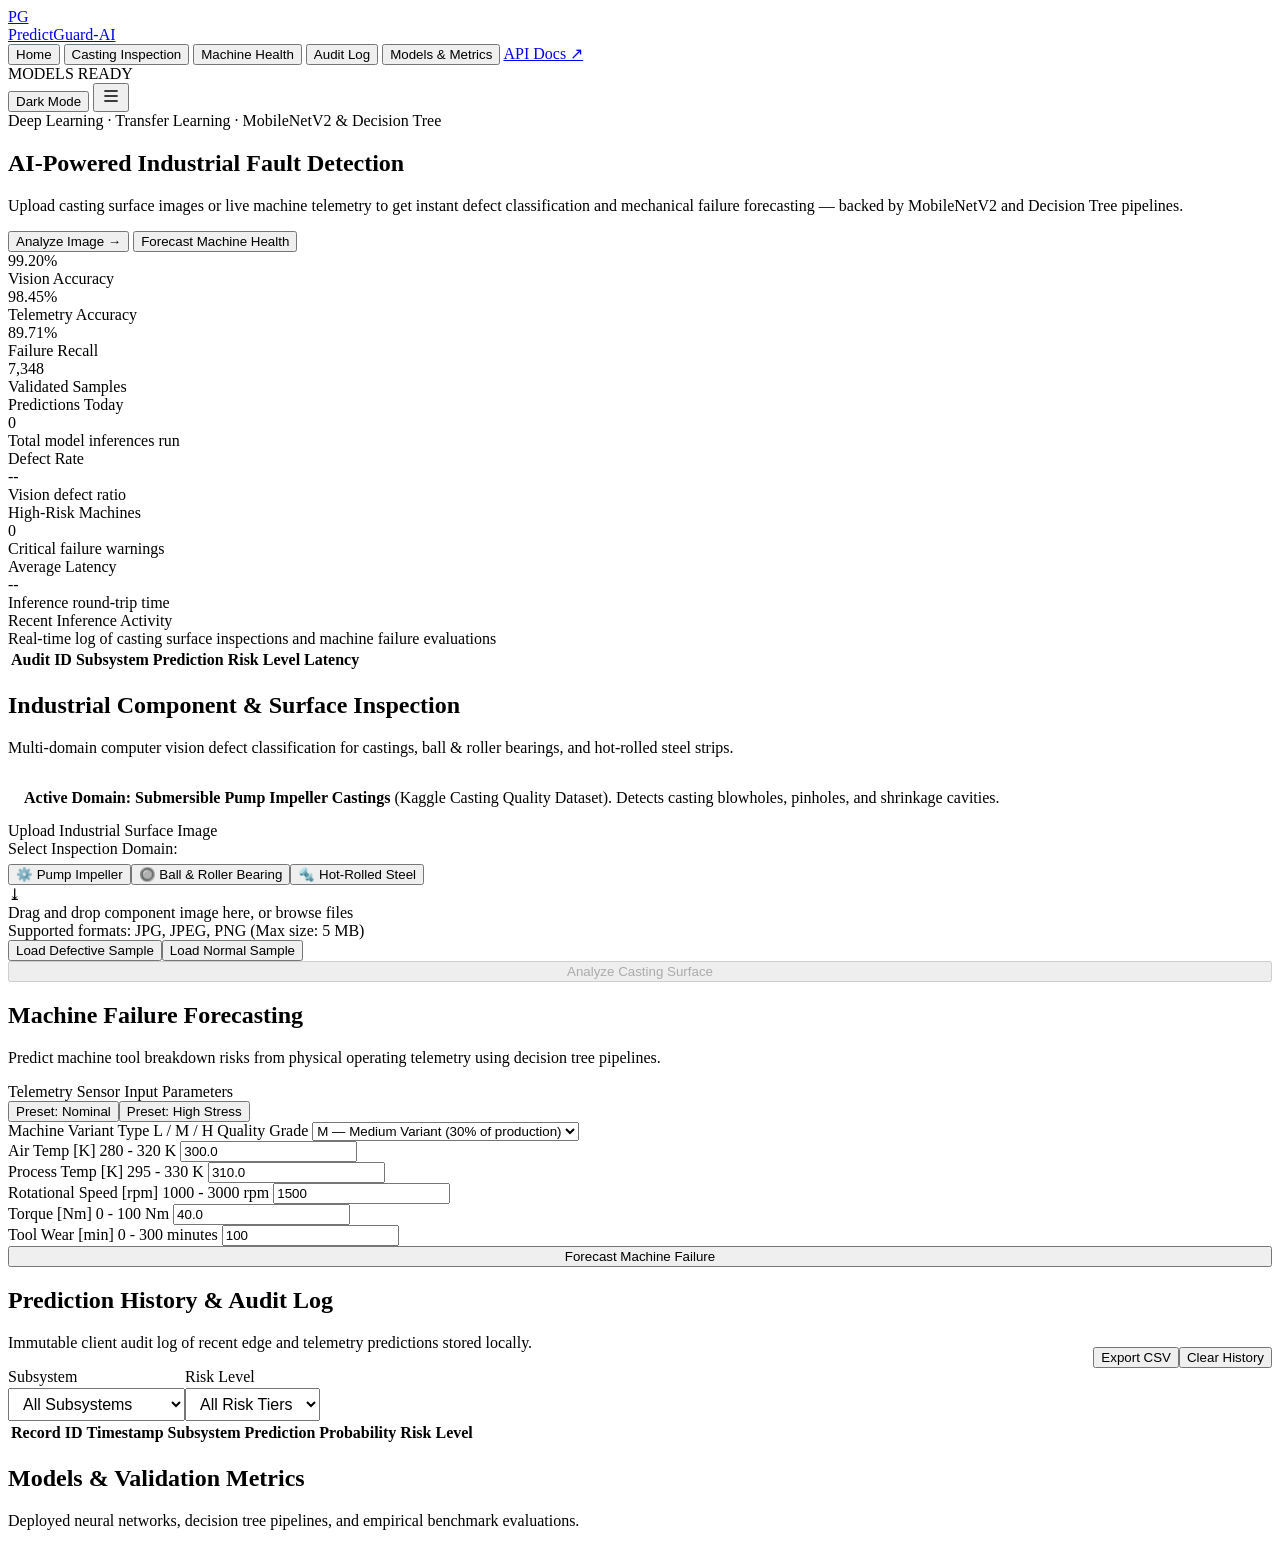
==== commit 4f774e01: "feat: implement multi-dataset vision inspection with Ball Bearing and NEU support - Step 1 (Multi-Co" ====
--- a/index.html
+++ b/index.html
@@ -165,30 +165,42 @@
         </div>
       </section>
 
-      <!-- 2. CASTING SURFACE INSPECTION VIEW -->
+      <!-- 2. INDUSTRIAL SURFACE & COMPONENT INSPECTION VIEW -->
       <section class="page-view" id="page-casting" aria-labelledby="casting-heading">
         <div class="section-header">
-          <h2 class="section-title" id="casting-heading">Casting Surface Inspection</h2>
+          <h2 class="section-title" id="casting-heading">Industrial Component & Surface Inspection</h2>
           <p class="section-subtitle">
-            High-throughput computer vision defect classification using deep convolutional neural networks (MobileNetV2).
+            Multi-domain computer vision defect classification for castings, ball & roller bearings, and hot-rolled steel strips.
           </p>
         </div>
 
         <!-- Domain Notice Banner -->
-        <div style="background-color: var(--bg-surface-subtle); border: 1px solid var(--border-default); border-left: 4px solid var(--brand-green); border-radius: var(--radius-md); padding: 12px 16px; margin-bottom: var(--space-6); font-size: var(--text-xs); line-height: 1.6; color: var(--text-secondary);">
-          <strong style="color: var(--text-primary);">Trained Domain Scope:</strong> This model is specifically trained on <strong>submersible pump impeller castings</strong> (top surface view). Other industrial components (such as ball bearings, gears, or fasteners) are out-of-distribution and will trigger high defect scores due to differing geometries and dark raceway cavities. Click the <strong>"Load Normal Sample"</strong> button below to inspect a validated defect-free casting.
+        <div id="domain-notice-banner" style="background-color: var(--bg-surface-subtle); border: 1px solid var(--border-default); border-left: 4px solid var(--brand-green); border-radius: var(--radius-md); padding: 12px 16px; margin-bottom: var(--space-6); font-size: var(--text-xs); line-height: 1.6; color: var(--text-secondary);">
+          <strong style="color: var(--text-primary);">Active Domain: Submersible Pump Impeller Castings</strong> (Kaggle Casting Quality Dataset). Detects casting blowholes, pinholes, and shrinkage cavities.
         </div>
 
         <div class="grid-2">
           <!-- Upload Panel -->
           <div class="card">
             <div class="card-header">
-              <div class="card-title">Upload Casting Surface Image</div>
+              <div class="card-title">Upload Industrial Surface Image</div>
+            </div>
+
+            <!-- Domain Selector Tabs -->
+            <div style="margin-bottom: var(--space-4);">
+              <label style="display: block; font-size: var(--text-xs); color: var(--text-secondary); margin-bottom: 6px; font-weight: var(--font-weight-medium);">
+                Select Inspection Domain:
+              </label>
+              <div style="display: flex; gap: var(--space-2); flex-wrap: wrap;">
+                <button type="button" class="btn btn-sm btn-primary domain-pill active" data-domain="casting">⚙️ Pump Impeller</button>
+                <button type="button" class="btn btn-sm btn-secondary domain-pill" data-domain="bearing">🔘 Ball & Roller Bearing</button>
+                <button type="button" class="btn btn-sm btn-secondary domain-pill" data-domain="neu_surface">🔩 Hot-Rolled Steel</button>
+              </div>
             </div>
 
             <div class="dropzone" id="casting-dropzone" tabindex="0" role="button" aria-label="Image dropzone: Drag and drop a JPEG or PNG image or click to select">
               <div class="dropzone-icon">⤓</div>
-              <div class="dropzone-text">Drag and drop casting image here, or browse files</div>
+              <div class="dropzone-text">Drag and drop component image here, or browse files</div>
               <div class="dropzone-subtext">Supported formats: JPG, JPEG, PNG (Max size: 5 MB)</div>
               <input type="file" id="casting-file-input" accept="image/jpeg,image/png" style="display: none;" />
             </div>
@@ -196,7 +208,7 @@
             <div class="form-error" id="casting-file-error" role="alert"></div>
 
             <div class="preview-container" id="casting-preview-container" style="display: none;">
-              <img id="casting-preview-img" class="preview-thumb" alt="Casting surface preview" />
+              <img id="casting-preview-img" class="preview-thumb" alt="Component surface preview" />
               <div class="preview-meta" id="casting-preview-meta"></div>
             </div>
 
@@ -223,6 +235,9 @@
             </div>
 
             <div id="casting-gauge-slot"></div>
+
+            <!-- NEU 6-Class Probability Breakdown Container -->
+            <div id="neu-classes-breakdown" style="display: none; margin-top: var(--space-4); padding: 12px; background-color: var(--bg-surface-subtle); border-radius: var(--radius-md); border: 1px solid var(--border-default);"></div>
 
             <div style="margin-top: var(--space-6);">
               <div style="font-size: var(--text-xs); color: var(--text-tertiary); text-transform: uppercase; font-weight: var(--font-weight-semibold);">
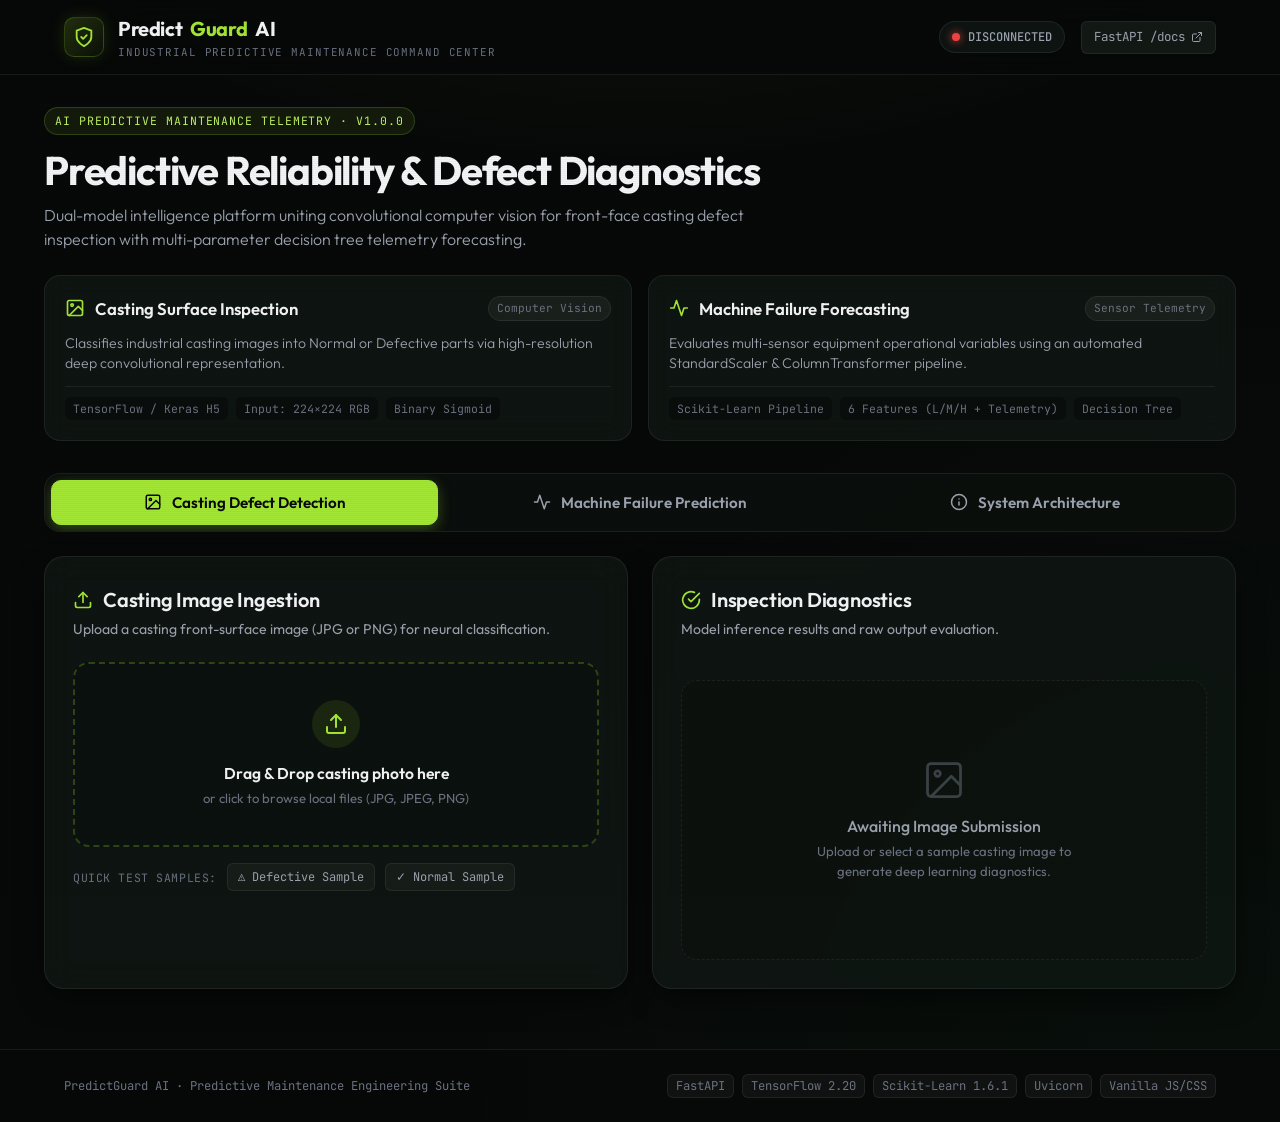
==== commit c7ed5824: "restore: original PredictGuard AI with local improvements" ====
--- a/index.html
+++ b/index.html
@@ -1,477 +1,2038 @@
 <!DOCTYPE html>
 <html lang="en">
 <head>
-  <meta charset="UTF-8">
-  <meta name="viewport" content="width=device-width, initial-scale=1.0">
-  <title>PredictGuard AI — Industrial Predictive Maintenance Platform</title>
-  <link rel="stylesheet" href="/static/css/tokens.css">
-  <link rel="stylesheet" href="/static/css/layout.css">
-  <link rel="stylesheet" href="/static/css/components.css">
+    <meta charset="UTF-8">
+    <meta name="viewport" content="width=device-width, initial-scale=1.0">
+    <meta name="description" content="PredictGuard AI — Industrial Predictive Maintenance Command Center. Dual-model AI diagnostics for casting defect detection and machine sensor failure prediction.">
+    <meta name="theme-color" content="#070908">
+    <title>PredictGuard AI — Predictive Maintenance Command Center</title>
+
+    <!-- Google Fonts for High-End Industrial AI Aesthetics -->
+    <link rel="preconnect" href="https://fonts.googleapis.com">
+    <link rel="preconnect" href="https://fonts.gstatic.com" crossorigin>
+    <link href="https://fonts.googleapis.com/css2?family=JetBrains+Mono:wght@400;500;600;700&family=Outfit:wght@300;400;500;600;700&display=swap" rel="stylesheet">
+
+    <style>
+        :root {
+            color-scheme: dark;
+            --bg-base: #070908;
+            --bg-surface: #0e1310;
+            --bg-card: rgba(17, 24, 20, 0.75);
+            --bg-card-hover: rgba(22, 31, 26, 0.85);
+            --bg-card-subtle: #121814;
+            --bg-input: #0a0e0c;
+
+            --border-subtle: rgba(255, 255, 255, 0.07);
+            --border-medium: rgba(163, 230, 53, 0.2);
+            --border-highlight: rgba(163, 230, 53, 0.5);
+
+            --accent: #a3e635;
+            --accent-glow: rgba(163, 230, 53, 0.25);
+            --accent-light: #bef264;
+            --accent-dark: #365314;
+            --accent-surface: rgba(163, 230, 53, 0.08);
+
+            --success: #22c55e;
+            --success-bg: rgba(34, 197, 94, 0.12);
+            --success-border: rgba(34, 197, 94, 0.35);
+
+            --danger: #ef4444;
+            --danger-bg: rgba(239, 68, 68, 0.12);
+            --danger-border: rgba(239, 68, 68, 0.4);
+
+            --warning: #f59e0b;
+            --warning-bg: rgba(245, 158, 11, 0.12);
+
+            --text-primary: #f3f4f6;
+            --text-secondary: #9ca3af;
+            --text-muted: #6b7280;
+
+            --font-main: 'Outfit', -apple-system, BlinkMacSystemFont, "Segoe UI", Roboto, sans-serif;
+            --font-mono: 'JetBrains Mono', Consolas, Monaco, monospace;
+
+            --radius-sm: 6px;
+            --radius-md: 10px;
+            --radius-lg: 16px;
+            --radius-xl: 20px;
+
+            --shadow-card: 0 12px 32px -8px rgba(0, 0, 0, 0.7);
+            --shadow-glow: 0 0 24px -4px rgba(163, 230, 53, 0.22);
+        }
+
+        * {
+            box-sizing: border-box;
+            margin: 0;
+            padding: 0;
+        }
+
+        body {
+            background-color: var(--bg-base);
+            background-image: 
+                radial-gradient(ellipse 80% 50% at 50% -20%, rgba(163, 230, 53, 0.06), transparent 70%),
+                radial-gradient(circle at 100% 100%, rgba(34, 197, 94, 0.03), transparent 50%);
+            color: var(--text-primary);
+            font-family: var(--font-main);
+            line-height: 1.5;
+            min-height: 100vh;
+            display: flex;
+            flex-direction: column;
+            overflow-x: hidden;
+            -webkit-font-smoothing: antialiased;
+        }
+
+        /* Ambient scanline texture */
+        body::before {
+            content: "";
+            position: fixed;
+            top: 0; left: 0; right: 0; bottom: 0;
+            background: repeating-linear-gradient(
+                0deg,
+                rgba(0, 0, 0, 0.15),
+                rgba(0, 0, 0, 0.15) 1px,
+                transparent 1px,
+                transparent 2px
+            );
+            pointer-events: none;
+            z-index: 999;
+            opacity: 0.2;
+        }
+
+        /* Focus outline for keyboard accessibility */
+        :focus-visible {
+            outline: 2px solid var(--accent);
+            outline-offset: 3px;
+        }
+
+        /* Top Header */
+        header {
+            position: sticky;
+            top: 0;
+            z-index: 100;
+            background: rgba(7, 9, 8, 0.88);
+            backdrop-filter: blur(16px);
+            -webkit-backdrop-filter: blur(16px);
+            border-bottom: 1px solid var(--border-subtle);
+            padding: 14px 5%;
+            display: flex;
+            align-items: center;
+            justify-content: space-between;
+            gap: 20px;
+        }
+
+        .header-brand {
+            display: flex;
+            align-items: center;
+            gap: 14px;
+            text-decoration: none;
+            color: inherit;
+        }
+
+        .brand-icon-wrapper {
+            width: 40px;
+            height: 40px;
+            border-radius: var(--radius-md);
+            background: linear-gradient(135deg, rgba(163, 230, 53, 0.18), rgba(163, 230, 53, 0.04));
+            border: 1px solid var(--border-medium);
+            display: flex;
+            align-items: center;
+            justify-content: center;
+            box-shadow: 0 0 16px rgba(163, 230, 53, 0.15);
+        }
+
+        .brand-icon-wrapper svg {
+            width: 22px;
+            height: 22px;
+            stroke: var(--accent);
+        }
+
+        .brand-text h1 {
+            font-size: 1.25rem;
+            font-weight: 700;
+            letter-spacing: -0.02em;
+            display: flex;
+            align-items: center;
+            gap: 8px;
+        }
+
+        .brand-text h1 span.brand-accent {
+            color: var(--accent);
+        }
+
+        .brand-tag {
+            font-family: var(--font-mono);
+            font-size: 0.68rem;
+            letter-spacing: 0.08em;
+            text-transform: uppercase;
+            color: var(--text-muted);
+        }
+
+        .header-status {
+            display: flex;
+            align-items: center;
+            gap: 16px;
+        }
+
+        .status-pill {
+            display: inline-flex;
+            align-items: center;
+            gap: 8px;
+            padding: 6px 12px;
+            background: rgba(16, 24, 20, 0.8);
+            border: 1px solid var(--border-subtle);
+            border-radius: 9999px;
+            font-family: var(--font-mono);
+            font-size: 0.75rem;
+            font-weight: 500;
+            color: var(--text-secondary);
+            transition: all 0.25s ease;
+        }
+
+        .status-dot {
+            width: 8px;
+            height: 8px;
+            border-radius: 50%;
+            background: var(--text-muted);
+            transition: background 0.3s ease;
+        }
+
+        .status-dot.online {
+            background: var(--accent);
+            box-shadow: 0 0 8px var(--accent);
+            animation: pulse-dot 2s infinite ease-in-out;
+        }
+
+        .status-dot.offline {
+            background: var(--danger);
+            box-shadow: 0 0 8px var(--danger);
+        }
+
+        @keyframes pulse-dot {
+            0%, 100% { opacity: 1; transform: scale(1); }
+            50% { opacity: 0.5; transform: scale(0.85); }
+        }
+
+        .docs-link {
+            display: inline-flex;
+            align-items: center;
+            gap: 6px;
+            font-family: var(--font-mono);
+            font-size: 0.78rem;
+            color: var(--text-secondary);
+            text-decoration: none;
+            padding: 6px 12px;
+            border-radius: var(--radius-sm);
+            border: 1px solid var(--border-subtle);
+            background: var(--bg-card-subtle);
+            transition: all 0.2s ease;
+        }
+
+        .docs-link:hover {
+            color: var(--accent);
+            border-color: var(--border-medium);
+            background: var(--accent-surface);
+        }
+
+        /* Main Container */
+        main {
+            max-width: 1240px;
+            width: 100%;
+            margin: 0 auto;
+            padding: 32px 24px 60px;
+            flex: 1;
+        }
+
+        /* Hero / Overview Section */
+        .hero {
+            margin-bottom: 32px;
+        }
+
+        .hero-badge {
+            display: inline-flex;
+            align-items: center;
+            gap: 8px;
+            font-family: var(--font-mono);
+            font-size: 0.72rem;
+            letter-spacing: 0.08em;
+            text-transform: uppercase;
+            padding: 4px 10px;
+            border-radius: 9999px;
+            background: var(--accent-surface);
+            border: 1px solid var(--border-medium);
+            color: var(--accent-light);
+            margin-bottom: 12px;
+        }
+
+        .hero h2 {
+            font-size: clamp(1.8rem, 3.5vw, 2.5rem);
+            font-weight: 700;
+            letter-spacing: -0.03em;
+            line-height: 1.15;
+            margin-bottom: 10px;
+        }
+
+        .hero p {
+            color: var(--text-secondary);
+            max-width: 760px;
+            font-size: 1rem;
+            font-weight: 300;
+        }
+
+        /* Model Architecture Cards (Overview) */
+        .overview-grid {
+            display: grid;
+            grid-template-columns: repeat(auto-fit, minmax(320px, 1fr));
+            gap: 16px;
+            margin-top: 24px;
+        }
+
+        .overview-card {
+            background: var(--bg-card);
+            border: 1px solid var(--border-subtle);
+            border-radius: var(--radius-lg);
+            padding: 20px;
+            backdrop-filter: blur(12px);
+            -webkit-backdrop-filter: blur(12px);
+            display: flex;
+            flex-direction: column;
+            gap: 12px;
+            transition: transform 0.25s ease, border-color 0.25s ease;
+        }
+
+        .overview-card:hover {
+            border-color: var(--border-medium);
+            transform: translateY(-2px);
+        }
+
+        .overview-card-header {
+            display: flex;
+            align-items: center;
+            justify-content: space-between;
+        }
+
+        .overview-card-title {
+            display: flex;
+            align-items: center;
+            gap: 10px;
+            font-size: 1.05rem;
+            font-weight: 600;
+        }
+
+        .overview-card-title svg {
+            width: 20px;
+            height: 20px;
+            stroke: var(--accent);
+        }
+
+        .overview-card-pill {
+            font-family: var(--font-mono);
+            font-size: 0.7rem;
+            padding: 3px 8px;
+            border-radius: 9999px;
+            background: rgba(255, 255, 255, 0.05);
+            color: var(--text-muted);
+            border: 1px solid var(--border-subtle);
+        }
+
+        .overview-card p {
+            color: var(--text-secondary);
+            font-size: 0.88rem;
+            line-height: 1.45;
+        }
+
+        .overview-card-meta {
+            display: flex;
+            flex-wrap: wrap;
+            gap: 8px;
+            margin-top: auto;
+            padding-top: 10px;
+            border-top: 1px solid var(--border-subtle);
+            font-family: var(--font-mono);
+            font-size: 0.72rem;
+            color: var(--text-muted);
+        }
+
+        .overview-card-meta span {
+            background: rgba(0, 0, 0, 0.35);
+            padding: 3px 8px;
+            border-radius: var(--radius-sm);
+        }
+
+        /* Navigation Tabs */
+        .nav-tabs {
+            display: flex;
+            gap: 8px;
+            background: rgba(14, 19, 16, 0.6);
+            padding: 6px;
+            border-radius: var(--radius-lg);
+            border: 1px solid var(--border-subtle);
+            margin: 28px 0 24px;
+            overflow-x: auto;
+        }
+
+        .tab-btn {
+            flex: 1;
+            min-width: 200px;
+            display: inline-flex;
+            align-items: center;
+            justify-content: center;
+            gap: 10px;
+            padding: 12px 20px;
+            background: transparent;
+            color: var(--text-secondary);
+            border: 1px solid transparent;
+            border-radius: var(--radius-md);
+            font-family: var(--font-main);
+            font-size: 0.95rem;
+            font-weight: 600;
+            cursor: pointer;
+            transition: all 0.2s ease;
+            white-space: nowrap;
+        }
+
+        .tab-btn svg {
+            width: 18px;
+            height: 18px;
+            stroke: currentColor;
+            transition: stroke 0.2s ease;
+        }
+
+        .tab-btn:hover {
+            color: var(--text-primary);
+            background: rgba(255, 255, 255, 0.03);
+        }
+
+        .tab-btn.active {
+            color: #070908;
+            background: var(--accent);
+            border-color: var(--accent);
+            box-shadow: 0 4px 14px rgba(163, 230, 53, 0.3);
+        }
+
+        .tab-btn.active svg {
+            stroke: #070908;
+        }
+
+        /* Workspace Panels */
+        .workspace-panel {
+            display: none;
+            animation: fadeIn 0.3s cubic-bezier(0.16, 1, 0.3, 1);
+        }
+
+        .workspace-panel.active {
+            display: block;
+        }
+
+        @keyframes fadeIn {
+            from { opacity: 0; transform: translateY(6px); }
+            to { opacity: 1; transform: translateY(0); }
+        }
+
+        /* Workflows Grid Layout */
+        .workflow-layout {
+            display: grid;
+            grid-template-columns: 1fr 1fr;
+            gap: 24px;
+        }
+
+        @media (max-width: 960px) {
+            .workflow-layout {
+                grid-template-columns: 1fr;
+            }
+        }
+
+        /* Interactive Panels */
+        .glass-panel {
+            background: var(--bg-card);
+            border: 1px solid var(--border-subtle);
+            border-radius: var(--radius-xl);
+            padding: 28px;
+            box-shadow: var(--shadow-card);
+            backdrop-filter: blur(16px);
+            -webkit-backdrop-filter: blur(16px);
+            position: relative;
+        }
+
+        .panel-header {
+            margin-bottom: 22px;
+        }
+
+        .panel-title {
+            font-size: 1.25rem;
+            font-weight: 600;
+            display: flex;
+            align-items: center;
+            gap: 10px;
+            letter-spacing: -0.01em;
+            margin-bottom: 4px;
+        }
+
+        .panel-desc {
+            font-size: 0.88rem;
+            color: var(--text-secondary);
+        }
+
+        /* Upload Dropzone */
+        .dropzone {
+            border: 2px dashed rgba(163, 230, 53, 0.25);
+            border-radius: var(--radius-lg);
+            background: rgba(10, 14, 12, 0.5);
+            padding: 36px 20px;
+            text-align: center;
+            cursor: pointer;
+            transition: all 0.25s ease;
+            position: relative;
+            outline: none;
+        }
+
+        .dropzone:hover, .dropzone.dragover {
+            border-color: var(--accent);
+            background: rgba(163, 230, 53, 0.05);
+            box-shadow: 0 0 20px rgba(163, 230, 53, 0.12);
+        }
+
+        .dropzone-icon {
+            width: 48px;
+            height: 48px;
+            margin: 0 auto 14px;
+            border-radius: 50%;
+            background: rgba(163, 230, 53, 0.1);
+            display: flex;
+            align-items: center;
+            justify-content: center;
+        }
+
+        .dropzone-icon svg {
+            width: 24px;
+            height: 24px;
+            stroke: var(--accent);
+        }
+
+        .dropzone h4 {
+            font-size: 0.98rem;
+            font-weight: 600;
+            margin-bottom: 4px;
+        }
+
+        .dropzone p {
+            font-size: 0.82rem;
+            color: var(--text-muted);
+        }
+
+        .dropzone input[type="file"] {
+            position: absolute;
+            inset: 0;
+            opacity: 0;
+            cursor: pointer;
+            width: 100%;
+            height: 100%;
+        }
+
+        /* Quick Samples Strip */
+        .samples-strip {
+            margin-top: 16px;
+            display: flex;
+            align-items: center;
+            gap: 10px;
+            flex-wrap: wrap;
+        }
+
+        .samples-label {
+            font-family: var(--font-mono);
+            font-size: 0.72rem;
+            color: var(--text-muted);
+            text-transform: uppercase;
+            letter-spacing: 0.05em;
+        }
+
+        .sample-pill-btn {
+            font-family: var(--font-mono);
+            font-size: 0.75rem;
+            padding: 5px 10px;
+            border-radius: var(--radius-sm);
+            background: rgba(255, 255, 255, 0.04);
+            border: 1px solid var(--border-subtle);
+            color: var(--text-secondary);
+            cursor: pointer;
+            transition: all 0.2s ease;
+        }
+
+        .sample-pill-btn:hover {
+            color: var(--accent);
+            border-color: var(--border-medium);
+            background: var(--accent-surface);
+        }
+
+        /* Image Preview Box */
+        .preview-container {
+            margin-top: 20px;
+            display: none;
+            flex-direction: column;
+            gap: 12px;
+        }
+
+        .preview-container.has-image {
+            display: flex;
+        }
+
+        .preview-card {
+            position: relative;
+            background: #000;
+            border: 1px solid var(--border-medium);
+            border-radius: var(--radius-lg);
+            overflow: hidden;
+            display: flex;
+            align-items: center;
+            justify-content: center;
+            min-height: 220px;
+            max-height: 320px;
+        }
+
+        .preview-img {
+            max-width: 100%;
+            max-height: 320px;
+            object-fit: contain;
+            display: block;
+            transition: opacity 0.25s ease;
+        }
+
+        /* Scanning overlay effect */
+        .scan-overlay {
+            position: absolute;
+            inset: 0;
+            pointer-events: none;
+            overflow: hidden;
+            display: none;
+        }
+
+        .scan-overlay.scanning {
+            display: block;
+        }
+
+        .scan-line {
+            width: 100%;
+            height: 3px;
+            background: linear-gradient(90deg, transparent, var(--accent), transparent);
+            box-shadow: 0 0 12px var(--accent);
+            animation: scanAnim 1.4s infinite ease-in-out;
+        }
+
+        @keyframes scanAnim {
+            0% { transform: translateY(0); }
+            50% { transform: translateY(280px); }
+            100% { transform: translateY(0); }
+        }
+
+        .preview-meta {
+            display: flex;
+            align-items: center;
+            justify-content: space-between;
+            font-family: var(--font-mono);
+            font-size: 0.76rem;
+            color: var(--text-muted);
+            padding: 0 4px;
+        }
+
+        .preview-actions {
+            display: flex;
+            gap: 10px;
+            margin-top: 8px;
+        }
+
+        /* Buttons */
+        .btn-primary {
+            flex: 1;
+            display: inline-flex;
+            align-items: center;
+            justify-content: center;
+            gap: 8px;
+            padding: 13px 22px;
+            background: var(--accent);
+            color: #070908;
+            font-family: var(--font-main);
+            font-weight: 600;
+            font-size: 0.95rem;
+            border: none;
+            border-radius: var(--radius-md);
+            cursor: pointer;
+            box-shadow: 0 4px 14px rgba(163, 230, 53, 0.28);
+            transition: all 0.2s ease;
+        }
+
+        .btn-primary:hover:not(:disabled) {
+            background: var(--accent-light);
+            box-shadow: 0 6px 20px rgba(163, 230, 53, 0.4);
+            transform: translateY(-1px);
+        }
+
+        .btn-primary:disabled {
+            opacity: 0.45;
+            cursor: not-allowed;
+            transform: none;
+            box-shadow: none;
+        }
+
+        .btn-secondary {
+            display: inline-flex;
+            align-items: center;
+            justify-content: center;
+            gap: 6px;
+            padding: 13px 18px;
+            background: var(--bg-card-subtle);
+            color: var(--text-secondary);
+            font-family: var(--font-main);
+            font-weight: 500;
+            font-size: 0.92rem;
+            border: 1px solid var(--border-subtle);
+            border-radius: var(--radius-md);
+            cursor: pointer;
+            transition: all 0.2s ease;
+        }
+
+        .btn-secondary:hover {
+            color: var(--text-primary);
+            border-color: var(--border-medium);
+            background: rgba(255, 255, 255, 0.05);
+        }
+
+        /* Form Inputs */
+        .form-grid {
+            display: grid;
+            grid-template-columns: repeat(2, minmax(0, 1fr));
+            gap: 16px;
+        }
+
+        @media (max-width: 600px) {
+            .form-grid {
+                grid-template-columns: 1fr;
+            }
+        }
+
+        .form-group {
+            display: flex;
+            flex-direction: column;
+            gap: 6px;
+        }
+
+        .form-group.full-width {
+            grid-column: 1 / -1;
+        }
+
+        .form-label {
+            display: flex;
+            align-items: center;
+            justify-content: space-between;
+            font-size: 0.82rem;
+            font-weight: 500;
+            color: var(--text-secondary);
+        }
+
+        .form-label span.unit {
+            font-family: var(--font-mono);
+            font-size: 0.72rem;
+            color: var(--text-muted);
+        }
+
+        .input-wrapper {
+            position: relative;
+            display: flex;
+            align-items: center;
+        }
+
+        input[type="number"], select {
+            width: 100%;
+            padding: 11px 14px;
+            background: var(--bg-input);
+            border: 1px solid var(--border-subtle);
+            border-radius: var(--radius-md);
+            color: var(--text-primary);
+            font-family: var(--font-mono);
+            font-size: 0.9rem;
+            transition: all 0.2s ease;
+            appearance: none;
+            -webkit-appearance: none;
+        }
+
+        select {
+            background-image: url("data:image/svg+xml,%3Csvg xmlns='http://www.w3.org/2000/svg' width='16' height='16' viewBox='0 0 24 24' fill='none' stroke='%239ca3af' stroke-width='2' stroke-linecap='round' stroke-linejoin='round'%3E%3Cpolyline points='6 9 12 15 18 9'%3E%3C/polyline%3E%3C/svg%3E");
+            background-repeat: no-repeat;
+            background-position: right 14px center;
+            padding-right: 36px;
+            cursor: pointer;
+        }
+
+        input:hover, select:hover {
+            border-color: rgba(255, 255, 255, 0.15);
+        }
+
+        input:focus, select:focus {
+            border-color: var(--accent);
+            box-shadow: 0 0 10px rgba(163, 230, 53, 0.18);
+            outline: none;
+        }
+
+        .input-hint {
+            font-size: 0.72rem;
+            color: var(--text-muted);
+        }
+
+        /* Results Display Card */
+        .result-panel {
+            display: flex;
+            flex-direction: column;
+            gap: 18px;
+        }
+
+        .result-empty {
+            display: flex;
+            flex-direction: column;
+            align-items: center;
+            justify-content: center;
+            min-height: 280px;
+            text-align: center;
+            color: var(--text-muted);
+            padding: 32px;
+            border: 1px dashed var(--border-subtle);
+            border-radius: var(--radius-lg);
+            background: rgba(10, 14, 12, 0.3);
+        }
+
+        .result-empty svg {
+            width: 44px;
+            height: 44px;
+            stroke: var(--text-muted);
+            margin-bottom: 12px;
+            opacity: 0.5;
+        }
+
+        .result-empty h4 {
+            font-size: 1rem;
+            font-weight: 500;
+            color: var(--text-secondary);
+            margin-bottom: 4px;
+        }
+
+        .result-empty p {
+            font-size: 0.82rem;
+            max-width: 280px;
+        }
+
+        /* Active Result Card */
+        .result-active {
+            display: none;
+            flex-direction: column;
+            gap: 16px;
+            animation: fadeIn 0.3s ease;
+        }
+
+        .result-active.visible {
+            display: flex;
+        }
+
+        .verdict-banner {
+            padding: 20px;
+            border-radius: var(--radius-lg);
+            display: flex;
+            align-items: center;
+            gap: 16px;
+            border: 1px solid transparent;
+            box-shadow: var(--shadow-card);
+        }
+
+        .verdict-banner.state-normal,
+        .verdict-banner.state-nofailure {
+            background: linear-gradient(135deg, rgba(34, 197, 94, 0.16), rgba(34, 197, 94, 0.04));
+            border-color: var(--success-border);
+        }
+
+        .verdict-banner.state-defective,
+        .verdict-banner.state-failure {
+            background: linear-gradient(135deg, rgba(239, 68, 68, 0.18), rgba(239, 68, 68, 0.05));
+            border-color: var(--danger-border);
+        }
+
+        .verdict-icon {
+            width: 44px;
+            height: 44px;
+            border-radius: 50%;
+            display: flex;
+            align-items: center;
+            justify-content: center;
+            flex-shrink: 0;
+        }
+
+        .verdict-banner.state-normal .verdict-icon,
+        .verdict-banner.state-nofailure .verdict-icon {
+            background: rgba(34, 197, 94, 0.2);
+            color: var(--success);
+        }
+
+        .verdict-banner.state-defective .verdict-icon,
+        .verdict-banner.state-failure .verdict-icon {
+            background: rgba(239, 68, 68, 0.2);
+            color: var(--danger);
+        }
+
+        .verdict-icon svg {
+            width: 26px;
+            height: 26px;
+            stroke: currentColor;
+        }
+
+        .verdict-details {
+            flex: 1;
+        }
+
+        .verdict-tag {
+            font-family: var(--font-mono);
+            font-size: 0.68rem;
+            letter-spacing: 0.08em;
+            text-transform: uppercase;
+            color: var(--text-muted);
+        }
+
+        .verdict-title {
+            font-size: 1.3rem;
+            font-weight: 700;
+            letter-spacing: -0.01em;
+            line-height: 1.2;
+            margin-top: 2px;
+        }
+
+        .verdict-banner.state-normal .verdict-title,
+        .verdict-banner.state-nofailure .verdict-title {
+            color: #4ade80;
+        }
+
+        .verdict-banner.state-defective .verdict-title,
+        .verdict-banner.state-failure .verdict-title {
+            color: #f87171;
+        }
+
+        /* Metric Breakdown Card */
+        .metric-card {
+            background: var(--bg-card-subtle);
+            border: 1px solid var(--border-subtle);
+            border-radius: var(--radius-lg);
+            padding: 18px;
+            display: flex;
+            flex-direction: column;
+            gap: 12px;
+        }
+
+        .metric-header {
+            display: flex;
+            align-items: center;
+            justify-content: space-between;
+            font-family: var(--font-mono);
+            font-size: 0.78rem;
+            color: var(--text-secondary);
+        }
+
+        .metric-value-large {
+            font-family: var(--font-mono);
+            font-size: 1.6rem;
+            font-weight: 700;
+            color: var(--text-primary);
+        }
+
+        /* Visual Threshold / Gauge Bar */
+        .gauge-track {
+            height: 10px;
+            background: #000;
+            border-radius: 9999px;
+            position: relative;
+            border: 1px solid var(--border-subtle);
+            margin: 12px 0 6px;
+        }
+
+        .gauge-indicator {
+            position: absolute;
+            top: -5px;
+            width: 4px;
+            height: 20px;
+            background: var(--accent);
+            border-radius: 2px;
+            box-shadow: 0 0 10px var(--accent);
+            transform: translateX(-50%);
+            transition: left 0.4s ease;
+        }
+
+        .gauge-threshold-line {
+            position: absolute;
+            left: 50%;
+            top: 0;
+            bottom: 0;
+            width: 2px;
+            background: rgba(255, 255, 255, 0.4);
+        }
+
+        .gauge-labels {
+            display: flex;
+            justify-content: space-between;
+            font-family: var(--font-mono);
+            font-size: 0.68rem;
+            color: var(--text-muted);
+        }
+
+        /* Notes & Disclaimers */
+        .disclaimer-box {
+            padding: 12px 14px;
+            border-radius: var(--radius-md);
+            background: rgba(0, 0, 0, 0.3);
+            border-left: 3px solid var(--accent);
+            font-size: 0.78rem;
+            color: var(--text-secondary);
+            line-height: 1.45;
+        }
+
+        .disclaimer-box strong {
+            color: var(--text-primary);
+        }
+
+        /* Error Banner */
+        .alert-banner {
+            display: none;
+            align-items: flex-start;
+            gap: 12px;
+            padding: 14px 16px;
+            border-radius: var(--radius-md);
+            background: var(--danger-bg);
+            border: 1px solid var(--danger-border);
+            color: #fca5a5;
+            font-size: 0.85rem;
+            margin-top: 16px;
+        }
+
+        .alert-banner.visible {
+            display: flex;
+        }
+
+        .alert-banner svg {
+            width: 18px;
+            height: 18px;
+            stroke: var(--danger);
+            flex-shrink: 0;
+            margin-top: 2px;
+        }
+
+        /* Spinner */
+        .spinner {
+            width: 16px;
+            height: 16px;
+            border: 2px solid rgba(0, 0, 0, 0.3);
+            border-top-color: #000;
+            border-radius: 50%;
+            animation: spin 0.7s linear infinite;
+        }
+
+        @keyframes spin {
+            to { transform: rotate(360deg); }
+        }
+
+        /* Technical Specifications Grid */
+        .specs-grid {
+            display: grid;
+            grid-template-columns: repeat(auto-fit, minmax(300px, 1fr));
+            gap: 20px;
+        }
+
+        .spec-box {
+            background: var(--bg-card);
+            border: 1px solid var(--border-subtle);
+            border-radius: var(--radius-lg);
+            padding: 22px;
+        }
+
+        .spec-box h3 {
+            font-size: 1.05rem;
+            font-weight: 600;
+            margin-bottom: 12px;
+            display: flex;
+            align-items: center;
+            gap: 8px;
+            color: var(--accent-light);
+        }
+
+        .spec-list {
+            list-style: none;
+            display: flex;
+            flex-direction: column;
+            gap: 10px;
+        }
+
+        .spec-list li {
+            display: flex;
+            justify-content: space-between;
+            font-size: 0.82rem;
+            padding-bottom: 8px;
+            border-bottom: 1px solid rgba(255, 255, 255, 0.04);
+        }
+
+        .spec-list li span.k {
+            color: var(--text-muted);
+            font-family: var(--font-mono);
+        }
+
+        .spec-list li span.v {
+            color: var(--text-primary);
+            font-family: var(--font-mono);
+            font-weight: 500;
+        }
+
+        /* Footer */
+        footer {
+            border-top: 1px solid var(--border-subtle);
+            background: rgba(7, 9, 8, 0.95);
+            padding: 24px 5%;
+            font-family: var(--font-mono);
+            font-size: 0.76rem;
+            color: var(--text-muted);
+            display: flex;
+            flex-wrap: wrap;
+            align-items: center;
+            justify-content: space-between;
+            gap: 16px;
+        }
+
+        .footer-tech {
+            display: flex;
+            gap: 8px;
+            flex-wrap: wrap;
+        }
+
+        .footer-tech span {
+            background: rgba(255, 255, 255, 0.04);
+            border: 1px solid var(--border-subtle);
+            padding: 2px 8px;
+            border-radius: var(--radius-sm);
+        }
+    </style>
 </head>
+
 <body>
-  <div class="app-wrapper">
-    <!-- Top Navigation Bar (GastroLens-AI Inspired) -->
-    <header class="site-header">
-      <div class="header-inner">
-        <!-- Brand Logo -->
-        <a href="#overview" class="brand-link" id="brand-home-link" aria-label="PredictGuard AI Home">
-          <div class="brand-badge-icon">PG</div>
-          <div class="brand-title">PredictGuard<span class="brand-accent">-AI</span></div>
-        </a>
-
-        <!-- Horizontal Nav Tabs -->
-        <nav class="top-nav" id="top-nav" aria-label="Main Navigation">
-          <button type="button" class="nav-tab-btn active" data-page="overview" data-title="Home &amp; Overview">
-            Home
-          </button>
-          <button type="button" class="nav-tab-btn" data-page="casting" data-title="Casting Surface Inspection">
-            Casting Inspection
-          </button>
-          <button type="button" class="nav-tab-btn" data-page="machine" data-title="Machine Failure Forecasting">
-            Machine Health
-          </button>
-          <button type="button" class="nav-tab-btn" data-page="history" data-title="Prediction Audit Log">
-            Audit Log
-          </button>
-          <button type="button" class="nav-tab-btn" data-page="models" data-title="Models &amp; Benchmarks">
-            Models &amp; Metrics
-          </button>
-          <a href="/docs" target="_blank" rel="noopener noreferrer" class="nav-tab-btn">
-            API Docs ↗
-          </a>
+
+    <!-- Header Navigation -->
+    <header>
+        <div class="header-brand">
+            <div class="brand-icon-wrapper" aria-hidden="true">
+                <svg viewBox="0 0 24 24" fill="none" stroke-width="2" stroke-linecap="round" stroke-linejoin="round">
+                    <path d="M12 22s8-4 8-10V5l-8-3-8 3v7c0 6 8 10 8 10z"></path>
+                    <polyline points="9 12 11 14 15 10"></polyline>
+                </svg>
+            </div>
+            <div class="brand-text">
+                <h1>Predict<span class="brand-accent">Guard</span> AI</h1>
+                <div class="brand-tag">Industrial Predictive Maintenance Command Center</div>
+            </div>
+        </div>
+
+        <div class="header-status">
+            <div class="status-pill" id="apiStatusPill" title="Real-time API connection state">
+                <span class="status-dot" id="statusDot"></span>
+                <span id="statusText">CHECKING API...</span>
+            </div>
+            <a href="/docs" target="_blank" rel="noopener noreferrer" class="docs-link" title="Open FastAPI Swagger Interactive Docs">
+                <span>FastAPI /docs</span>
+                <svg width="12" height="12" viewBox="0 0 24 24" fill="none" stroke="currentColor" stroke-width="2" stroke-linecap="round" stroke-linejoin="round">
+                    <path d="M18 13v6a2 2 0 0 1-2 2H5a2 2 0 0 1-2-2V8a2 2 0 0 1 2-2h6"></path>
+                    <polyline points="15 3 21 3 21 9"></polyline>
+                    <line x1="10" y1="14" x2="21" y2="3"></line>
+                </svg>
+            </a>
+        </div>
+    </header>
+
+    <!-- Main Workspace -->
+    <main>
+
+        <!-- Hero Section -->
+        <section class="hero" aria-labelledby="hero-title">
+            <div class="hero-badge">AI Predictive Maintenance Telemetry · v1.0.0</div>
+            <h2 id="hero-title">Predictive Reliability & Defect Diagnostics</h2>
+            <p>
+                Dual-model intelligence platform uniting convolutional computer vision for front-face casting defect inspection with multi-parameter decision tree telemetry forecasting.
+            </p>
+
+            <!-- Architecture Capability Cards -->
+            <div class="overview-grid">
+                <div class="overview-card">
+                    <div class="overview-card-header">
+                        <div class="overview-card-title">
+                            <svg viewBox="0 0 24 24" fill="none" stroke-width="2" stroke-linecap="round" stroke-linejoin="round">
+                                <rect x="3" y="3" width="18" height="18" rx="2" ry="2"></rect>
+                                <circle cx="8.5" cy="8.5" r="1.5"></circle>
+                                <polyline points="21 15 16 10 5 21"></polyline>
+                            </svg>
+                            <span>Casting Surface Inspection</span>
+                        </div>
+                        <span class="overview-card-pill">Computer Vision</span>
+                    </div>
+                    <p>Classifies industrial casting images into Normal or Defective parts via high-resolution deep convolutional representation.</p>
+                    <div class="overview-card-meta">
+                        <span>TensorFlow / Keras H5</span>
+                        <span>Input: 224×224 RGB</span>
+                        <span>Binary Sigmoid</span>
+                    </div>
+                </div>
+
+                <div class="overview-card">
+                    <div class="overview-card-header">
+                        <div class="overview-card-title">
+                            <svg viewBox="0 0 24 24" fill="none" stroke-width="2" stroke-linecap="round" stroke-linejoin="round">
+                                <polyline points="22 12 18 12 15 21 9 3 6 12 2 12"></polyline>
+                            </svg>
+                            <span>Machine Failure Forecasting</span>
+                        </div>
+                        <span class="overview-card-pill">Sensor Telemetry</span>
+                    </div>
+                    <p>Evaluates multi-sensor equipment operational variables using an automated StandardScaler & ColumnTransformer pipeline.</p>
+                    <div class="overview-card-meta">
+                        <span>Scikit-Learn Pipeline</span>
+                        <span>6 Features (L/M/H + Telemetry)</span>
+                        <span>Decision Tree</span>
+                    </div>
+                </div>
+            </div>
+        </section>
+
+        <!-- Navigation Tabs -->
+        <nav class="nav-tabs" role="tablist" aria-label="Prediction Workflows">
+            <button class="tab-btn active" id="tabImage" role="tab" aria-selected="true" aria-controls="panelImage" onclick="switchWorkflow('image')">
+                <svg viewBox="0 0 24 24" fill="none" stroke-width="2" stroke-linecap="round" stroke-linejoin="round">
+                    <rect x="3" y="3" width="18" height="18" rx="2" ry="2"></rect>
+                    <circle cx="8.5" cy="8.5" r="1.5"></circle>
+                    <polyline points="21 15 16 10 5 21"></polyline>
+                </svg>
+                <span>Casting Defect Detection</span>
+            </button>
+            <button class="tab-btn" id="tabSensor" role="tab" aria-selected="false" aria-controls="panelSensor" onclick="switchWorkflow('sensor')">
+                <svg viewBox="0 0 24 24" fill="none" stroke-width="2" stroke-linecap="round" stroke-linejoin="round">
+                    <polyline points="22 12 18 12 15 21 9 3 6 12 2 12"></polyline>
+                </svg>
+                <span>Machine Failure Prediction</span>
+            </button>
+            <button class="tab-btn" id="tabSpecs" role="tab" aria-selected="false" aria-controls="panelSpecs" onclick="switchWorkflow('specs')">
+                <svg viewBox="0 0 24 24" fill="none" stroke-width="2" stroke-linecap="round" stroke-linejoin="round">
+                    <circle cx="12" cy="12" r="10"></circle>
+                    <line x1="12" y1="16" x2="12" y2="12"></line>
+                    <line x1="12" y1="8" x2="12.01" y2="8"></line>
+                </svg>
+                <span>System Architecture</span>
+            </button>
         </nav>
 
-        <!-- Right Side Tools -->
-        <div class="header-right">
-          <div class="status-pill ready" id="model-status-pill" aria-live="polite">
-            <span class="status-dot"></span>
-            <span id="model-status-text">MODELS READY</span>
-          </div>
-
-          <button type="button" class="theme-toggle-btn" id="theme-toggle-btn" aria-label="Toggle visual theme">
-            <span id="theme-toggle-label">Dark Mode</span>
-          </button>
-
-          <button type="button" class="mobile-nav-toggle" id="mobile-nav-toggle" aria-label="Toggle navigation menu">
-            <svg width="20" height="20" viewBox="0 0 24 24" fill="none" stroke="currentColor" stroke-width="2">
-              <path d="M4 6h16M4 12h16M4 18h16" />
-            </svg>
-          </button>
+        <!-- WORKFLOW 1: CASTING INSPECTION -->
+        <section id="panelImage" class="workspace-panel active" role="tabpanel" aria-labelledby="tabImage">
+            <div class="workflow-layout">
+                
+                <!-- Input Panel -->
+                <div class="glass-panel">
+                    <div class="panel-header">
+                        <h3 class="panel-title">
+                            <svg width="20" height="20" viewBox="0 0 24 24" fill="none" stroke="var(--accent)" stroke-width="2" stroke-linecap="round" stroke-linejoin="round">
+                                <path d="M21 15v4a2 2 0 0 1-2 2H5a2 2 0 0 1-2-2v-4"></path>
+                                <polyline points="17 8 12 3 7 8"></polyline>
+                                <line x1="12" y1="3" x2="12" y2="15"></line>
+                            </svg>
+                            <span>Casting Image Ingestion</span>
+                        </h3>
+                        <p class="panel-desc">Upload a casting front-surface image (JPG or PNG) for neural classification.</p>
+                    </div>
+
+                    <form id="imageForm">
+                        <div class="dropzone" id="dropzone" tabindex="0" role="button" aria-label="Drop casting image here or browse">
+                            <div class="dropzone-icon">
+                                <svg viewBox="0 0 24 24" fill="none" stroke-width="2" stroke-linecap="round" stroke-linejoin="round">
+                                    <path d="M21 15v4a2 2 0 0 1-2 2H5a2 2 0 0 1-2-2v-4"></path>
+                                    <polyline points="17 8 12 3 7 8"></polyline>
+                                    <line x1="12" y1="3" x2="12" y2="15"></line>
+                                </svg>
+                            </div>
+                            <h4>Drag & Drop casting photo here</h4>
+                            <p>or click to browse local files (JPG, JPEG, PNG)</p>
+                            <input type="file" id="imageInput" accept=".jpg,.jpeg,.png,image/jpeg,image/png" aria-label="Select casting file">
+                        </div>
+
+                        <!-- Quick Test Presets -->
+                        <div class="samples-strip">
+                            <span class="samples-label">Quick Test Samples:</span>
+                            <button type="button" class="sample-pill-btn" onclick="loadSampleImage('defective')">
+                                ⚠ Defective Sample
+                            </button>
+                            <button type="button" class="sample-pill-btn" onclick="loadSampleImage('normal')">
+                                ✓ Normal Sample
+                            </button>
+                        </div>
+
+                        <!-- Image Preview -->
+                        <div class="preview-container" id="previewContainer">
+                            <div class="preview-card">
+                                <img id="previewImage" class="preview-img" alt="Casting sample preview">
+                                <div class="scan-overlay" id="scanOverlay">
+                                    <div class="scan-line"></div>
+                                </div>
+                            </div>
+                            <div class="preview-meta">
+                                <span id="previewName">filename.jpg</span>
+                                <span id="previewSize">0 KB</span>
+                            </div>
+                            <div class="preview-actions">
+                                <button type="submit" class="btn-primary" id="btnAnalyzeImage">
+                                    <span id="btnImageText">Analyze Casting</span>
+                                    <span id="btnImageSpinner" class="spinner" style="display: none;"></span>
+                                </button>
+                                <button type="button" class="btn-secondary" onclick="resetImageForm()">
+                                    Change Image
+                                </button>
+                            </div>
+                        </div>
+
+                        <!-- Error Banner -->
+                        <div class="alert-banner" id="imageErrorBanner" role="alert">
+                            <svg viewBox="0 0 24 24" fill="none" stroke-width="2" stroke-linecap="round" stroke-linejoin="round">
+                                <circle cx="12" cy="12" r="10"></circle>
+                                <line x1="12" y1="8" x2="12" y2="12"></line>
+                                <line x1="12" y1="16" x2="12.01" y2="16"></line>
+                            </svg>
+                            <div id="imageErrorMessage">An error occurred.</div>
+                        </div>
+                    </form>
+                </div>
+
+                <!-- Result Panel -->
+                <div class="glass-panel result-panel">
+                    <div class="panel-header">
+                        <h3 class="panel-title">
+                            <svg width="20" height="20" viewBox="0 0 24 24" fill="none" stroke="var(--accent)" stroke-width="2" stroke-linecap="round" stroke-linejoin="round">
+                                <path d="M22 11.08V12a10 10 0 1 1-5.93-9.14"></path>
+                                <polyline points="22 4 12 14.01 9 11.01"></polyline>
+                            </svg>
+                            <span>Inspection Diagnostics</span>
+                        </h3>
+                        <p class="panel-desc">Model inference results and raw output evaluation.</p>
+                    </div>
+
+                    <!-- Placeholder State -->
+                    <div class="result-empty" id="imageResultEmpty">
+                        <svg viewBox="0 0 24 24" fill="none" stroke-width="1.5" stroke-linecap="round" stroke-linejoin="round">
+                            <rect x="3" y="3" width="18" height="18" rx="2" ry="2"></rect>
+                            <circle cx="8.5" cy="8.5" r="1.5"></circle>
+                            <polyline points="21 15 16 10 5 21"></polyline>
+                        </svg>
+                        <h4>Awaiting Image Submission</h4>
+                        <p>Upload or select a sample casting image to generate deep learning diagnostics.</p>
+                    </div>
+
+                    <!-- Populated Result State -->
+                    <div class="result-active" id="imageResultActive">
+                        <div class="verdict-banner" id="imageVerdictBanner">
+                            <div class="verdict-icon" id="imageVerdictIcon">
+                                <svg viewBox="0 0 24 24" fill="none" stroke-width="2.5" stroke-linecap="round" stroke-linejoin="round">
+                                    <polyline points="20 6 9 17 4 12"></polyline>
+                                </svg>
+                            </div>
+                            <div class="verdict-details">
+                                <div class="verdict-tag" id="imageVerdictTag">Classification Verdict</div>
+                                <div class="verdict-title" id="imageVerdictTitle">NORMAL CASTING</div>
+                            </div>
+                        </div>
+
+                        <div class="metric-card">
+                            <div class="metric-header">
+                                <span>RAW MODEL OUTPUT</span>
+                                <span id="imageRawScoreCode">def_front = 0 | ok_front = 1</span>
+                            </div>
+                            <div class="metric-value-large" id="imageRawScore">0.9992</div>
+
+                            <!-- Visual Threshold Range -->
+                            <div class="gauge-track">
+                                <div class="gauge-threshold-line" title="Decision Threshold at 0.50"></div>
+                                <div class="gauge-indicator" id="imageScoreGauge" style="left: 99%;"></div>
+                            </div>
+                            <div class="gauge-labels">
+                                <span>0.0 (Defect)</span>
+                                <span>Threshold: 0.50</span>
+                                <span>1.0 (Normal)</span>
+                            </div>
+                        </div>
+
+                        <div class="disclaimer-box">
+                            <strong>Model Output Attribution:</strong>
+                            <p id="imageNote">
+                                Score is the model output; verify its calibration before treating it as a probability.
+                            </p>
+                        </div>
+                    </div>
+                </div>
+
+            </div>
+        </section>
+
+        <!-- WORKFLOW 2: SENSOR PREDICTION -->
+        <section id="panelSensor" class="workspace-panel" role="tabpanel" aria-labelledby="tabSensor">
+            <div class="workflow-layout">
+
+                <!-- Form Panel -->
+                <div class="glass-panel">
+                    <div class="panel-header">
+                        <h3 class="panel-title">
+                            <svg width="20" height="20" viewBox="0 0 24 24" fill="none" stroke="var(--accent)" stroke-width="2" stroke-linecap="round" stroke-linejoin="round">
+                                <polyline points="22 12 18 12 15 21 9 3 6 12 2 12"></polyline>
+                            </svg>
+                            <span>Machine Sensor Telemetry</span>
+                        </h3>
+                        <p class="panel-desc">Input 6 machine operational measurements for decision tree pipeline inference.</p>
+                    </div>
+
+                    <!-- Presets -->
+                    <div class="samples-strip" style="margin-top: -6px; margin-bottom: 18px;">
+                        <span class="samples-label">Telemetry Presets:</span>
+                        <button type="button" class="sample-pill-btn" onclick="loadSensorPreset('normal')">
+                            ✓ Standard Operation (Normal)
+                        </button>
+                        <button type="button" class="sample-pill-btn" onclick="loadSensorPreset('failure')">
+                            ⚠ High-Stress (Failure Trigger)
+                        </button>
+                        <button type="button" class="sample-pill-btn" onclick="loadSensorPreset('reset')">
+                            ↺ Reset
+                        </button>
+                    </div>
+
+                    <form id="sensorForm">
+                        <div class="form-grid">
+                            
+                            <!-- Type -->
+                            <div class="form-group full-width">
+                                <label for="sensorType" class="form-label">
+                                    <span>Product Quality Variant</span>
+                                    <span class="unit">Type: L / M / H</span>
+                                </label>
+                                <select id="sensorType" required>
+                                    <option value="L">L — Low Variant (50% market distribution)</option>
+                                    <option value="M" selected>M — Medium Variant (30% market distribution)</option>
+                                    <option value="H">H — High Variant (20% market distribution)</option>
+                                </select>
+                            </div>
+
+                            <!-- Air Temperature -->
+                            <div class="form-group">
+                                <label for="sensorAir" class="form-label">
+                                    <span>Air Temperature</span>
+                                    <span class="unit">[K]</span>
+                                </label>
+                                <input type="number" id="sensorAir" step="any" value="300.0" required>
+                                <span class="input-hint">Ambient temperature (~295 to 305 K)</span>
+                            </div>
+
+                            <!-- Process Temperature -->
+                            <div class="form-group">
+                                <label for="sensorProcess" class="form-label">
+                                    <span>Process Temperature</span>
+                                    <span class="unit">[K]</span>
+                                </label>
+                                <input type="number" id="sensorProcess" step="any" value="310.0" required>
+                                <span class="input-hint">Operating temperature (~305 to 315 K)</span>
+                            </div>
+
+                            <!-- Rotational Speed -->
+                            <div class="form-group">
+                                <label for="sensorSpeed" class="form-label">
+                                    <span>Rotational Speed</span>
+                                    <span class="unit">[rpm]</span>
+                                </label>
+                                <input type="number" id="sensorSpeed" step="any" value="1500" required>
+                                <span class="input-hint">Spindle velocity (~1200 to 2800 rpm)</span>
+                            </div>
+
+                            <!-- Torque -->
+                            <div class="form-group">
+                                <label for="sensorTorque" class="form-label">
+                                    <span>Drive Torque</span>
+                                    <span class="unit">[Nm]</span>
+                                </label>
+                                <input type="number" id="sensorTorque" step="any" value="40.0" required>
+                                <span class="input-hint">Generated torque (~10 to 70 Nm)</span>
+                            </div>
+
+                            <!-- Tool Wear -->
+                            <div class="form-group full-width">
+                                <label for="sensorWear" class="form-label">
+                                    <span>Tool Wear Contact Duration</span>
+                                    <span class="unit">[min]</span>
+                                </label>
+                                <input type="number" id="sensorWear" step="any" value="100" required>
+                                <span class="input-hint">Cumulative cutting duration (0 to 250 min)</span>
+                            </div>
+
+                        </div>
+
+                        <div style="margin-top: 24px; display: flex; gap: 12px;">
+                            <button type="submit" class="btn-primary" id="btnPredictSensor">
+                                <span id="btnSensorText">Predict Machine State</span>
+                                <span id="btnSensorSpinner" class="spinner" style="display: none;"></span>
+                            </button>
+                            <button type="reset" class="btn-secondary" onclick="loadSensorPreset('reset')">
+                                Reset
+                            </button>
+                        </div>
+
+                        <!-- Error Banner -->
+                        <div class="alert-banner" id="sensorErrorBanner" role="alert">
+                            <svg viewBox="0 0 24 24" fill="none" stroke-width="2" stroke-linecap="round" stroke-linejoin="round">
+                                <circle cx="12" cy="12" r="10"></circle>
+                                <line x1="12" y1="8" x2="12" y2="12"></line>
+                                <line x1="12" y1="16" x2="12.01" y2="16"></line>
+                            </svg>
+                            <div id="sensorErrorMessage">An error occurred.</div>
+                        </div>
+                    </form>
+                </div>
+
+                <!-- Result Panel -->
+                <div class="glass-panel result-panel">
+                    <div class="panel-header">
+                        <h3 class="panel-title">
+                            <svg width="20" height="20" viewBox="0 0 24 24" fill="none" stroke="var(--accent)" stroke-width="2" stroke-linecap="round" stroke-linejoin="round">
+                                <path d="M12 22s8-4 8-10V5l-8-3-8 3v7c0 6 8 10 8 10z"></path>
+                            </svg>
+                            <span>Failure Diagnostics</span>
+                        </h3>
+                        <p class="panel-desc">Scikit-learn Decision Tree pipeline inference result.</p>
+                    </div>
+
+                    <!-- Placeholder State -->
+                    <div class="result-empty" id="sensorResultEmpty">
+                        <svg viewBox="0 0 24 24" fill="none" stroke-width="1.5" stroke-linecap="round" stroke-linejoin="round">
+                            <polyline points="22 12 18 12 15 21 9 3 6 12 2 12"></polyline>
+                        </svg>
+                        <h4>Awaiting Sensor Telemetry</h4>
+                        <p>Submit machine parameters or click a preset to run failure prediction.</p>
+                    </div>
+
+                    <!-- Active Result State -->
+                    <div class="result-active" id="sensorResultActive">
+                        <div class="verdict-banner" id="sensorVerdictBanner">
+                            <div class="verdict-icon" id="sensorVerdictIcon">
+                                <svg viewBox="0 0 24 24" fill="none" stroke-width="2.5" stroke-linecap="round" stroke-linejoin="round">
+                                    <polyline points="20 6 9 17 4 12"></polyline>
+                                </svg>
+                            </div>
+                            <div class="verdict-details">
+                                <div class="verdict-tag" id="sensorVerdictTag">Operational Assessment</div>
+                                <div class="verdict-title" id="sensorVerdictTitle">NO FAILURE DETECTED</div>
+                            </div>
+                        </div>
+
+                        <!-- Class Probabilities Breakdown -->
+                        <div class="metric-card" id="sensorProbaCard">
+                            <div class="metric-header">
+                                <span>DECISION TREE LEAF CLASS DISTRIBUTION</span>
+                                <span id="sensorCodeDisplay">Code: 0</span>
+                            </div>
+
+                            <div style="margin-top: 4px; display: flex; flex-direction: column; gap: 10px;">
+                                <div>
+                                    <div style="display: flex; justify-content: space-between; font-family: var(--font-mono); font-size: 0.76rem; margin-bottom: 4px;">
+                                        <span>Class 0 (No Failure)</span>
+                                        <span id="sensorProb0">100%</span>
+                                    </div>
+                                    <div style="height: 6px; background: #000; border-radius: 9999px; overflow: hidden;">
+                                        <div id="sensorProbBar0" style="height: 100%; width: 100%; background: var(--success); transition: width 0.3s ease;"></div>
+                                    </div>
+                                </div>
+
+                                <div>
+                                    <div style="display: flex; justify-content: space-between; font-family: var(--font-mono); font-size: 0.76rem; margin-bottom: 4px;">
+                                        <span>Class 1 (Failure)</span>
+                                        <span id="sensorProb1">0%</span>
+                                    </div>
+                                    <div style="height: 6px; background: #000; border-radius: 9999px; overflow: hidden;">
+                                        <div id="sensorProbBar1" style="height: 100%; width: 0%; background: var(--danger); transition: width 0.3s ease;"></div>
+                                    </div>
+                                </div>
+                            </div>
+                        </div>
+
+                        <div class="disclaimer-box">
+                            <strong>Note on Probabilities:</strong>
+                            <p>
+                                Class probabilities are raw training sample proportions at the terminating decision tree leaf. They are uncalibrated empirical frequencies rather than true posterior probabilities.
+                            </p>
+                        </div>
+                    </div>
+                </div>
+
+            </div>
+        </section>
+
+        <!-- WORKFLOW 3: SYSTEM ARCHITECTURE & MODEL SPECS -->
+        <section id="panelSpecs" class="workspace-panel" role="tabpanel" aria-labelledby="tabSpecs">
+            <div class="specs-grid">
+                
+                <div class="spec-box">
+                    <h3>
+                        <svg width="18" height="18" viewBox="0 0 24 24" fill="none" stroke="currentColor" stroke-width="2" stroke-linecap="round" stroke-linejoin="round">
+                            <rect x="3" y="3" width="18" height="18" rx="2" ry="2"></rect>
+                            <circle cx="8.5" cy="8.5" r="1.5"></circle>
+                            <polyline points="21 15 16 10 5 21"></polyline>
+                        </svg>
+                        <span>Casting Model Specifications</span>
+                    </h3>
+                    <ul class="spec-list">
+                        <li><span class="k">Model File</span><span class="v">casting_defect_classifier.h5</span></li>
+                        <li><span class="k">Architecture</span><span class="v">Convolutional Neural Network (CNN)</span></li>
+                        <li><span class="k">Framework</span><span class="v">TensorFlow 2.20 / Keras 3</span></li>
+                        <li><span class="k">Input Resolution</span><span class="v">224 × 224 × 3 (RGB)</span></li>
+                        <li><span class="k">Normalization</span><span class="v">Array / 255.0 ([0.0, 1.0])</span></li>
+                        <li><span class="k">Output Activation</span><span class="v">Sigmoid activation (score in [0, 1])</span></li>
+                        <li><span class="k">Threshold</span><span class="v">0.50 (score &ge; 0.50 &rarr; ok_front)</span></li>
+                        <li><span class="k">Class Mapping</span><span class="v">0: def_front, 1: ok_front</span></li>
+                    </ul>
+                </div>
+
+                <div class="spec-box">
+                    <h3>
+                        <svg width="18" height="18" viewBox="0 0 24 24" fill="none" stroke="currentColor" stroke-width="2" stroke-linecap="round" stroke-linejoin="round">
+                            <polyline points="22 12 18 12 15 21 9 3 6 12 2 12"></polyline>
+                        </svg>
+                        <span>Sensor Pipeline Specifications</span>
+                    </h3>
+                    <ul class="spec-list">
+                        <li><span class="k">Model File</span><span class="v">decision_tree.joblib</span></li>
+                        <li><span class="k">Architecture</span><span class="v">Scikit-Learn Pipeline</span></li>
+                        <li><span class="k">Preprocessor</span><span class="v">ColumnTransformer</span></li>
+                        <li><span class="k">Numerical Transform</span><span class="v">StandardScaler (5 features)</span></li>
+                        <li><span class="k">Categorical Transform</span><span class="v">OneHotEncoder (Type: L, M)</span></li>
+                        <li><span class="k">Classifier</span><span class="v">DecisionTreeClassifier (101 nodes)</span></li>
+                        <li><span class="k">Class 0</span><span class="v">No Failure (Normal state)</span></li>
+                        <li><span class="k">Class 1</span><span class="v">Failure (Maintenance state)</span></li>
+                    </ul>
+                </div>
+
+                <div class="spec-box">
+                    <h3>
+                        <svg width="18" height="18" viewBox="0 0 24 24" fill="none" stroke="currentColor" stroke-width="2" stroke-linecap="round" stroke-linejoin="round">
+                            <path d="M4 15s1-1 4-1 5 2 8 2 4-1 4-1V3s-1 1-4 1-5-2-8-2-4 1-4 1z"></path>
+                            <line x1="4" y1="22" x2="4" y2="15"></line>
+                        </svg>
+                        <span>FastAPI Service Architecture</span>
+                    </h3>
+                    <ul class="spec-list">
+                        <li><span class="k">Backend Framework</span><span class="v">FastAPI 0.110+</span></li>
+                        <li><span class="k">ASGI Server</span><span class="v">Uvicorn</span></li>
+                        <li><span class="k">GET /</span><span class="v">Dashboard UI (HTML/CSS/JS)</span></li>
+                        <li><span class="k">GET /api/health</span><span class="v">Real-time health verification</span></li>
+                        <li><span class="k">POST /predict/image</span><span class="v">Multipart casting image upload</span></li>
+                        <li><span class="k">POST /predict/sensors</span><span class="v">JSON telemetry payload</span></li>
+                        <li><span class="k">Interactive Docs</span><span class="v">/docs (Swagger), /redoc</span></li>
+                    </ul>
+                </div>
+
+            </div>
+        </section>
+
+    </main>
+
+    <!-- Footer -->
+    <footer>
+        <div>
+            PredictGuard AI &middot; Predictive Maintenance Engineering Suite
         </div>
-      </div>
-    </header>
-
-    <!-- Main App Container -->
-    <main class="main-content">
-      <!-- 1. HOME / OVERVIEW VIEW -->
-      <section class="page-view active" id="page-overview" aria-labelledby="hero-title-text">
-        <!-- Hero Section (GastroLens-AI Aesthetic) -->
-        <div class="hero-section">
-          <div class="hero-pill-badge">
-            Deep Learning · Transfer Learning · MobileNetV2 &amp; Decision Tree
-          </div>
-
-          <h1 class="hero-title" id="hero-title-text">
-            AI-Powered <span class="highlight-green">Industrial Fault</span> Detection
-          </h1>
-
-          <p class="hero-description">
-            Upload casting surface images or live machine telemetry to get instant defect classification and mechanical failure forecasting — backed by MobileNetV2 and Decision Tree pipelines.
-          </p>
-
-          <div class="hero-actions">
-            <button type="button" class="btn btn-pill-primary" id="hero-cta-casting">
-              Analyze Image →
-            </button>
-            <button type="button" class="btn btn-pill-secondary" id="hero-cta-sensors">
-              Forecast Machine Health
-            </button>
-          </div>
-
-          <!-- Hero 4-Stat Cards (Exact match to GastroLens-AI style) -->
-          <div class="hero-stats-grid">
-            <div class="stat-box">
-              <div class="stat-number">99.20%</div>
-              <div class="stat-label">Vision Accuracy</div>
-            </div>
-            <div class="stat-box">
-              <div class="stat-number">98.45%</div>
-              <div class="stat-label">Telemetry Accuracy</div>
-            </div>
-            <div class="stat-box">
-              <div class="stat-number">89.71%</div>
-              <div class="stat-label">Failure Recall</div>
-            </div>
-            <div class="stat-box">
-              <div class="stat-number">7,348</div>
-              <div class="stat-label">Validated Samples</div>
-            </div>
-          </div>
+        <div class="footer-tech">
+            <span>FastAPI</span>
+            <span>TensorFlow 2.20</span>
+            <span>Scikit-Learn 1.6.1</span>
+            <span>Uvicorn</span>
+            <span>Vanilla JS/CSS</span>
         </div>
-
-        <!-- Live Operations Panel -->
-        <div class="card" id="system-status-panel" style="margin-bottom: var(--space-6);">
-          <!-- Populated dynamically -->
-        </div>
-
-        <!-- Operational KPI Cards -->
-        <div class="grid-4" style="margin-bottom: var(--space-6);">
-          <div class="kpi-card">
-            <div class="kpi-label">Predictions Today</div>
-            <div class="kpi-value" id="kpi-predictions-today">0</div>
-            <div class="kpi-subtext">Total model inferences run</div>
-          </div>
-          <div class="kpi-card">
-            <div class="kpi-label">Defect Rate</div>
-            <div class="kpi-value" id="kpi-defect-rate">--</div>
-            <div class="kpi-subtext">Vision defect ratio</div>
-          </div>
-          <div class="kpi-card">
-            <div class="kpi-label">High-Risk Machines</div>
-            <div class="kpi-value" id="kpi-high-risk">0</div>
-            <div class="kpi-subtext">Critical failure warnings</div>
-          </div>
-          <div class="kpi-card">
-            <div class="kpi-label">Average Latency</div>
-            <div class="kpi-value" id="kpi-avg-latency">--</div>
-            <div class="kpi-subtext">Inference round-trip time</div>
-          </div>
-        </div>
-
-        <!-- Recent Activity Table -->
-        <div class="card">
-          <div class="card-header">
-            <div>
-              <div class="card-title">Recent Inference Activity</div>
-              <div class="card-subtitle">Real-time log of casting surface inspections and machine failure evaluations</div>
-            </div>
-          </div>
-          <div class="table-responsive">
-            <table class="table">
-              <thead>
-                <tr>
-                  <th>Audit ID</th>
-                  <th>Subsystem</th>
-                  <th>Prediction</th>
-                  <th>Risk Level</th>
-                  <th>Latency</th>
-                </tr>
-              </thead>
-              <tbody id="recent-activity-tbody">
-                <!-- Populated dynamically from history store -->
-              </tbody>
-            </table>
-          </div>
-        </div>
-      </section>
-
-      <!-- 2. INDUSTRIAL SURFACE & COMPONENT INSPECTION VIEW -->
-      <section class="page-view" id="page-casting" aria-labelledby="casting-heading">
-        <div class="section-header">
-          <h2 class="section-title" id="casting-heading">Industrial Component & Surface Inspection</h2>
-          <p class="section-subtitle">
-            Multi-domain computer vision defect classification for castings, ball & roller bearings, and hot-rolled steel strips.
-          </p>
-        </div>
-
-        <!-- Domain Notice Banner -->
-        <div id="domain-notice-banner" style="background-color: var(--bg-surface-subtle); border: 1px solid var(--border-default); border-left: 4px solid var(--brand-green); border-radius: var(--radius-md); padding: 12px 16px; margin-bottom: var(--space-6); font-size: var(--text-xs); line-height: 1.6; color: var(--text-secondary);">
-          <strong style="color: var(--text-primary);">Active Domain: Submersible Pump Impeller Castings</strong> (Kaggle Casting Quality Dataset). Detects casting blowholes, pinholes, and shrinkage cavities.
-        </div>
-
-        <div class="grid-2">
-          <!-- Upload Panel -->
-          <div class="card">
-            <div class="card-header">
-              <div class="card-title">Upload Industrial Surface Image</div>
-            </div>
-
-            <!-- Domain Selector Tabs -->
-            <div style="margin-bottom: var(--space-4);">
-              <label style="display: block; font-size: var(--text-xs); color: var(--text-secondary); margin-bottom: 6px; font-weight: var(--font-weight-medium);">
-                Select Inspection Domain:
-              </label>
-              <div style="display: flex; gap: var(--space-2); flex-wrap: wrap;">
-                <button type="button" class="btn btn-sm btn-primary domain-pill active" data-domain="casting">⚙️ Pump Impeller</button>
-                <button type="button" class="btn btn-sm btn-secondary domain-pill" data-domain="bearing">🔘 Ball & Roller Bearing</button>
-                <button type="button" class="btn btn-sm btn-secondary domain-pill" data-domain="neu_surface">🔩 Hot-Rolled Steel</button>
-              </div>
-            </div>
-
-            <div class="dropzone" id="casting-dropzone" tabindex="0" role="button" aria-label="Image dropzone: Drag and drop a JPEG or PNG image or click to select">
-              <div class="dropzone-icon">⤓</div>
-              <div class="dropzone-text">Drag and drop component image here, or browse files</div>
-              <div class="dropzone-subtext">Supported formats: JPG, JPEG, PNG (Max size: 5 MB)</div>
-              <input type="file" id="casting-file-input" accept="image/jpeg,image/png" style="display: none;" />
-            </div>
-
-            <div class="form-error" id="casting-file-error" role="alert"></div>
-
-            <div class="preview-container" id="casting-preview-container" style="display: none;">
-              <img id="casting-preview-img" class="preview-thumb" alt="Component surface preview" />
-              <div class="preview-meta" id="casting-preview-meta"></div>
-            </div>
-
-            <div style="margin-top: var(--space-4); display: flex; gap: var(--space-2); flex-wrap: wrap;">
-              <button type="button" class="btn btn-secondary btn-sm" id="btn-sample-defective">Load Defective Sample</button>
-              <button type="button" class="btn btn-secondary btn-sm" id="btn-sample-normal">Load Normal Sample</button>
-            </div>
-
-            <div style="margin-top: var(--space-6);">
-              <button type="button" class="btn btn-primary" id="casting-analyze-btn" disabled style="width: 100%;">
-                Analyze Casting Surface
-              </button>
-            </div>
-          </div>
-
-          <!-- Result Card -->
-          <div class="card" id="casting-result-card" style="display: none;" aria-live="polite">
-            <div class="card-header">
-              <div>
-                <div class="card-title">Surface Inspection Result</div>
-                <div class="card-subtitle" id="casting-result-label">Analyzing...</div>
-              </div>
-              <span class="badge" id="casting-risk-badge">LOW RISK</span>
-            </div>
-
-            <div id="casting-gauge-slot"></div>
-
-            <!-- NEU 6-Class Probability Breakdown Container -->
-            <div id="neu-classes-breakdown" style="display: none; margin-top: var(--space-4); padding: 12px; background-color: var(--bg-surface-subtle); border-radius: var(--radius-md); border: 1px solid var(--border-default);"></div>
-
-            <div style="margin-top: var(--space-6);">
-              <div style="font-size: var(--text-xs); color: var(--text-tertiary); text-transform: uppercase; font-weight: var(--font-weight-semibold);">
-                Recommended Operator Action
-              </div>
-              <div id="casting-recommended-action" style="font-size: var(--text-sm); color: var(--text-primary); margin-top: 4px; padding: 12px; background-color: var(--bg-surface-subtle); border-radius: var(--radius-md); border: 1px solid var(--border-default);">
-                --
-              </div>
-            </div>
-
-            <div class="grid-2" style="margin-top: var(--space-5); font-size: var(--text-xs); color: var(--text-secondary);">
-              <div>
-                <span>Inference Latency:</span> <strong id="casting-latency">--</strong>
-              </div>
-              <div>
-                <span>Request ID:</span> <strong id="casting-request-id" style="font-family: var(--font-mono);">--</strong>
-              </div>
-            </div>
-
-            <div style="margin-top: var(--space-5); display: flex; justify-content: flex-end;">
-              <button type="button" class="btn btn-outline btn-sm" id="casting-copy-json">
-                Copy Response JSON
-              </button>
-            </div>
-          </div>
-        </div>
-      </section>
-
-      <!-- 3. MACHINE HEALTH & TELEMETRY VIEW -->
-      <section class="page-view" id="page-machine" aria-labelledby="machine-heading">
-        <div class="section-header">
-          <h2 class="section-title" id="machine-heading">Machine Failure Forecasting</h2>
-          <p class="section-subtitle">
-            Predict machine tool breakdown risks from physical operating telemetry using decision tree pipelines.
-          </p>
-        </div>
-
-        <div class="grid-2">
-          <!-- Telemetry Form -->
-          <div class="card">
-            <div class="card-header">
-              <div class="card-title">Telemetry Sensor Input Parameters</div>
-              <div style="display: flex; gap: var(--space-2);">
-                <button type="button" class="btn btn-secondary btn-sm" id="preset-nominal-btn">Preset: Nominal</button>
-                <button type="button" class="btn btn-secondary btn-sm" id="preset-stress-btn">Preset: High Stress</button>
-              </div>
-            </div>
-
-            <form id="sensor-form" novalidate>
-              <div class="form-group">
-                <label for="field-type" class="form-label">
-                  <span>Machine Variant Type</span>
-                  <span class="form-hint">L / M / H Quality Grade</span>
-                </label>
-                <select id="field-type" class="form-control" required>
-                  <option value="L">L — Low Variant (50% of production)</option>
-                  <option value="M" selected>M — Medium Variant (30% of production)</option>
-                  <option value="H">H — High Variant (20% of production)</option>
-                </select>
-              </div>
-
-              <div class="grid-2">
-                <div class="form-group">
-                  <label for="field-air-temp" class="form-label">
-                    <span>Air Temp [K]</span>
-                    <span class="form-hint">280 - 320 K</span>
-                  </label>
-                  <input type="number" step="0.1" id="field-air-temp" class="form-control" value="300.0" required />
-                  <div class="form-error" id="field-air-temp-err"></div>
-                </div>
-
-                <div class="form-group">
-                  <label for="field-process-temp" class="form-label">
-                    <span>Process Temp [K]</span>
-                    <span class="form-hint">295 - 330 K</span>
-                  </label>
-                  <input type="number" step="0.1" id="field-process-temp" class="form-control" value="310.0" required />
-                  <div class="form-error" id="field-process-temp-err"></div>
-                </div>
-              </div>
-
-              <div class="grid-2">
-                <div class="form-group">
-                  <label for="field-rot-speed" class="form-label">
-                    <span>Rotational Speed [rpm]</span>
-                    <span class="form-hint">1000 - 3000 rpm</span>
-                  </label>
-                  <input type="number" step="1" id="field-rot-speed" class="form-control" value="1500" required />
-                  <div class="form-error" id="field-rot-speed-err"></div>
-                </div>
-
-                <div class="form-group">
-                  <label for="field-torque" class="form-label">
-                    <span>Torque [Nm]</span>
-                    <span class="form-hint">0 - 100 Nm</span>
-                  </label>
-                  <input type="number" step="0.1" id="field-torque" class="form-control" value="40.0" required />
-                  <div class="form-error" id="field-torque-err"></div>
-                </div>
-              </div>
-
-              <div class="form-group">
-                <label for="field-tool-wear" class="form-label">
-                  <span>Tool Wear [min]</span>
-                  <span class="form-hint">0 - 300 minutes</span>
-                </label>
-                <input type="number" step="1" id="field-tool-wear" class="form-control" value="100" required />
-                <div class="form-error" id="field-tool-wear-err"></div>
-              </div>
-
-              <div style="margin-top: var(--space-6);">
-                <button type="submit" class="btn btn-primary" id="sensor-submit-btn" style="width: 100%;">
-                  Forecast Machine Failure
-                </button>
-              </div>
-            </form>
-          </div>
-
-          <!-- Result Card -->
-          <div class="card" id="sensor-result-card" style="display: none;" aria-live="polite">
-            <div class="card-header">
-              <div>
-                <div class="card-title">Failure Risk Assessment</div>
-                <div class="card-subtitle" id="sensor-result-pred">Evaluating...</div>
-              </div>
-              <span class="badge" id="sensor-risk-badge">LOW RISK</span>
-            </div>
-
-            <div id="sensor-gauge-slot"></div>
-
-            <div style="margin-top: var(--space-5);">
-              <div style="font-size: var(--text-xs); color: var(--text-tertiary); text-transform: uppercase; font-weight: var(--font-weight-semibold);">
-                Recommended Maintenance Action
-              </div>
-              <div id="sensor-recommended-action" style="font-size: var(--text-sm); color: var(--text-primary); margin-top: 4px; padding: 12px; background-color: var(--bg-surface-subtle); border-radius: var(--radius-md); border: 1px solid var(--border-default);">
-                --
-              </div>
-            </div>
-
-            <div style="margin-top: var(--space-5);">
-              <div style="font-size: var(--text-xs); color: var(--text-tertiary); text-transform: uppercase; font-weight: var(--font-weight-semibold); margin-bottom: 4px;">
-                Top Contributing Risk Factors (Deviation from Nominal)
-              </div>
-              <div class="factor-list" id="sensor-factors-container">
-                <!-- Populated dynamically -->
-              </div>
-            </div>
-
-            <div class="grid-2" style="margin-top: var(--space-5); font-size: var(--text-xs); color: var(--text-secondary);">
-              <div>
-                <span>Inference Latency:</span> <strong id="sensor-latency">--</strong>
-              </div>
-              <div>
-                <span>Request ID:</span> <strong id="sensor-request-id" style="font-family: var(--font-mono);">--</strong>
-              </div>
-            </div>
-
-            <div style="margin-top: var(--space-5); display: flex; justify-content: flex-end;">
-              <button type="button" class="btn btn-outline btn-sm" id="sensor-copy-json">
-                Copy Response JSON
-              </button>
-            </div>
-          </div>
-        </div>
-      </section>
-
-      <!-- 4. HISTORY & AUDIT LOG VIEW -->
-      <section class="page-view" id="page-history" aria-labelledby="history-heading">
-        <div class="section-header" style="display: flex; justify-content: space-between; align-items: flex-end; flex-wrap: wrap; gap: var(--space-4);">
-          <div>
-            <h2 class="section-title" id="history-heading">Prediction History &amp; Audit Log</h2>
-            <p class="section-subtitle">Immutable client audit log of recent edge and telemetry predictions stored locally.</p>
-          </div>
-          <div style="display: flex; gap: var(--space-2);">
-            <button type="button" class="btn btn-secondary btn-sm" id="history-export-btn">Export CSV</button>
-            <button type="button" class="btn btn-danger btn-sm" id="history-clear-btn">Clear History</button>
-          </div>
-        </div>
-
-        <div class="card">
-          <div style="display: flex; gap: var(--space-4); margin-bottom: var(--space-4); flex-wrap: wrap;">
-            <div>
-              <label for="history-filter-type" style="font-size: var(--text-xs); color: var(--text-tertiary); display: block; margin-bottom: 2px;">Subsystem</label>
-              <select id="history-filter-type" class="form-control" style="padding: 6px 10px; font-size: var(--text-xs); width: auto;">
-                <option value="all">All Subsystems</option>
-                <option value="image">Casting Inspection</option>
-                <option value="sensor">Machine Telemetry</option>
-              </select>
-            </div>
-            <div>
-              <label for="history-filter-risk" style="font-size: var(--text-xs); color: var(--text-tertiary); display: block; margin-bottom: 2px;">Risk Level</label>
-              <select id="history-filter-risk" class="form-control" style="padding: 6px 10px; font-size: var(--text-xs); width: auto;">
-                <option value="all">All Risk Tiers</option>
-                <option value="LOW">Low Risk</option>
-                <option value="MEDIUM">Medium Risk</option>
-                <option value="HIGH">High Risk</option>
-              </select>
-            </div>
-          </div>
-
-          <div class="table-responsive">
-            <table class="table">
-              <thead>
-                <tr>
-                  <th>Record ID</th>
-                  <th>Timestamp</th>
-                  <th>Subsystem</th>
-                  <th>Prediction</th>
-                  <th>Probability</th>
-                  <th>Risk Level</th>
-                </tr>
-              </thead>
-              <tbody id="history-table-tbody">
-                <!-- Populated dynamically via renderHistoryTable() -->
-              </tbody>
-            </table>
-          </div>
-        </div>
-      </section>
-
-      <!-- 5. MODELS & BENCHMARKS VIEW -->
-      <section class="page-view" id="page-models" aria-labelledby="models-heading">
-        <div class="section-header">
-          <h2 class="section-title" id="models-heading">Models &amp; Validation Metrics</h2>
-          <p class="section-subtitle">Deployed neural networks, decision tree pipelines, and empirical benchmark evaluations.</p>
-        </div>
-
-        <div id="models-list-container">
-          <!-- Populated dynamically via initModelsPage() -->
-        </div>
-      </section>
-    </main>
-  </div>
-
-  <script type="module" src="/static/js/app.js"></script>
+    </footer>
+
+    <!-- Script Logic -->
+    <script>
+        // --- 1. Tab Switching ---
+        function switchWorkflow(targetId) {
+            const tabs = [
+                { id: 'image', btn: document.getElementById('tabImage'), panel: document.getElementById('panelImage') },
+                { id: 'sensor', btn: document.getElementById('tabSensor'), panel: document.getElementById('panelSensor') },
+                { id: 'specs', btn: document.getElementById('tabSpecs'), panel: document.getElementById('panelSpecs') }
+            ];
+
+            tabs.forEach(t => {
+                const isActive = t.id === targetId;
+                t.btn.classList.toggle('active', isActive);
+                t.btn.setAttribute('aria-selected', isActive ? 'true' : 'false');
+                t.panel.classList.toggle('active', isActive);
+            });
+        }
+
+        // --- 2. Live API Health Check ---
+        async function checkApiHealth() {
+            const statusDot = document.getElementById('statusDot');
+            const statusText = document.getElementById('statusText');
+            try {
+                const res = await fetch('/api/health');
+                if (res.ok) {
+                    const data = await res.json();
+                    if (data.status === 'online') {
+                        statusDot.className = 'status-dot online';
+                        statusText.textContent = 'API CONNECTED · v' + (data.version || '1.0');
+                    } else {
+                        statusDot.className = 'status-dot offline';
+                        statusText.textContent = 'API DEGRADED';
+                    }
+                } else {
+                    throw new Error('API response code: ' + res.status);
+                }
+            } catch (err) {
+                statusDot.className = 'status-dot offline';
+                statusText.textContent = 'DISCONNECTED';
+            }
+        }
+        checkApiHealth();
+        setInterval(checkApiHealth, 15000);
+
+        // --- 3. Casting Image Drag & Drop & Upload ---
+        const dropzone = document.getElementById('dropzone');
+        const imageInput = document.getElementById('imageInput');
+        const previewContainer = document.getElementById('previewContainer');
+        const previewImage = document.getElementById('previewImage');
+        const previewName = document.getElementById('previewName');
+        const previewSize = document.getElementById('previewSize');
+        const scanOverlay = document.getElementById('scanOverlay');
+        const btnAnalyzeImage = document.getElementById('btnAnalyzeImage');
+        const btnImageText = document.getElementById('btnImageText');
+        const btnImageSpinner = document.getElementById('btnImageSpinner');
+        const imageErrorBanner = document.getElementById('imageErrorBanner');
+        const imageErrorMessage = document.getElementById('imageErrorMessage');
+
+        let selectedImageFile = null;
+
+        ['dragenter', 'dragover'].forEach(eventName => {
+            dropzone.addEventListener(eventName, e => {
+                e.preventDefault();
+                e.stopPropagation();
+                dropzone.classList.add('dragover');
+            });
+        });
+
+        ['dragleave', 'drop'].forEach(eventName => {
+            dropzone.addEventListener(eventName, e => {
+                e.preventDefault();
+                e.stopPropagation();
+                dropzone.classList.remove('dragover');
+            });
+        });
+
+        dropzone.addEventListener('drop', e => {
+            const dt = e.dataTransfer;
+            const files = dt.files;
+            if (files && files.length > 0) {
+                handleSelectedImage(files[0]);
+            }
+        });
+
+        imageInput.addEventListener('change', () => {
+            if (imageInput.files && imageInput.files.length > 0) {
+                handleSelectedImage(imageInput.files[0]);
+            }
+        });
+
+        function handleSelectedImage(file) {
+            hideImageError();
+            const validTypes = ['image/jpeg', 'image/jpg', 'image/png'];
+            if (!validTypes.includes(file.type) && !file.name.match(/\.(jpg|jpeg|png)$/i)) {
+                showImageError('Please select a valid JPG or PNG image file.');
+                return;
+            }
+
+            if (file.size > 15 * 1024 * 1024) {
+                showImageError('File size exceeds 15 MB limit.');
+                return;
+            }
+
+            selectedImageFile = file;
+            previewName.textContent = file.name;
+            previewSize.textContent = (file.size / 1024).toFixed(1) + ' KB';
+
+            const reader = new FileReader();
+            reader.onload = e => {
+                previewImage.src = e.target.result;
+                previewContainer.classList.add('has-image');
+            };
+            reader.readAsDataURL(file);
+        }
+
+        async function loadSampleImage(sampleType) {
+            hideImageError();
+            const sampleUrl = sampleType === 'defective'
+                ? '/sample_images/sample_defective.jpeg'
+                : '/sample_images/sample_normal.jpeg';
+
+            try {
+                const res = await fetch(sampleUrl);
+                if (!res.ok) throw new Error('Could not load sample image asset.');
+                const blob = await res.blob();
+                const filename = sampleType === 'defective' ? 'sample_defective.jpeg' : 'sample_normal.jpeg';
+                const file = new File([blob], filename, { type: 'image/jpeg' });
+                handleSelectedImage(file);
+            } catch (err) {
+                showImageError('Sample image could not be loaded: ' + err.message);
+            }
+        }
+
+        function resetImageForm() {
+            selectedImageFile = null;
+            imageInput.value = '';
+            previewContainer.classList.remove('has-image');
+            previewImage.src = '';
+            hideImageError();
+            document.getElementById('imageResultActive').classList.remove('visible');
+            document.getElementById('imageResultEmpty').style.display = 'flex';
+        }
+
+        function showImageError(msg) {
+            imageErrorMessage.textContent = msg;
+            imageErrorBanner.classList.add('visible');
+        }
+
+        function hideImageError() {
+            imageErrorBanner.classList.remove('visible');
+        }
+
+        document.getElementById('imageForm').addEventListener('submit', async e => {
+            e.preventDefault();
+            if (!selectedImageFile) {
+                showImageError('Please select an image first.');
+                return;
+            }
+
+            hideImageError();
+            scanOverlay.classList.add('scanning');
+            btnAnalyzeImage.disabled = true;
+            btnImageText.textContent = 'Running Inference...';
+            btnImageSpinner.style.display = 'inline-block';
+
+            const formData = new FormData();
+            formData.append('file', selectedImageFile);
+
+            try {
+                const response = await fetch('/predict/image', {
+                    method: 'POST',
+                    body: formData
+                });
+
+                const data = await response.json();
+                if (!response.ok) {
+                    throw new Error(data.detail || 'Inference failed with status ' + response.status);
+                }
+
+                renderImageResult(data);
+            } catch (err) {
+                showImageError(err.message || 'Image prediction request failed.');
+            } finally {
+                scanOverlay.classList.remove('scanning');
+                btnAnalyzeImage.disabled = false;
+                btnImageText.textContent = 'Analyze Casting';
+                btnImageSpinner.style.display = 'none';
+            }
+        });
+
+        function renderImageResult(data) {
+            document.getElementById('imageResultEmpty').style.display = 'none';
+            const activePanel = document.getElementById('imageResultActive');
+            activePanel.classList.add('visible');
+
+            const banner = document.getElementById('imageVerdictBanner');
+            const title = document.getElementById('imageVerdictTitle');
+            const tag = document.getElementById('imageVerdictTag');
+            const icon = document.getElementById('imageVerdictIcon');
+            const rawScore = document.getElementById('imageRawScore');
+            const gauge = document.getElementById('imageScoreGauge');
+            const note = document.getElementById('imageNote');
+
+            const isNormal = data.prediction === 'ok_front';
+
+            banner.className = 'verdict-banner ' + (isNormal ? 'state-normal' : 'state-defective');
+            tag.textContent = 'CNN Prediction: ' + data.prediction;
+            title.textContent = isNormal ? 'NORMAL CASTING (OK FRONT)' : 'DEFECTIVE CASTING (FAULT DETECTED)';
+
+            if (isNormal) {
+                icon.innerHTML = `<svg viewBox="0 0 24 24" fill="none" stroke-width="2.5" stroke-linecap="round" stroke-linejoin="round"><polyline points="20 6 9 17 4 12"></polyline></svg>`;
+            } else {
+                icon.innerHTML = `<svg viewBox="0 0 24 24" fill="none" stroke-width="2.5" stroke-linecap="round" stroke-linejoin="round"><circle cx="12" cy="12" r="10"></circle><line x1="12" y1="8" x2="12" y2="12"></line><line x1="12" y1="16" x2="12.01" y2="16"></line></svg>`;
+            }
+
+            rawScore.textContent = Number(data.score).toFixed(6);
+
+            // Clamp gauge indicator between 2% and 98%
+            const clampedPercent = Math.max(2, Math.min(98, data.score * 100));
+            gauge.style.left = clampedPercent + '%';
+
+            note.textContent = data.note || 'Score is the raw model activation on range [0, 1] with classification threshold at 0.50.';
+        }
+
+        // --- 4. Sensor Failure Prediction ---
+        const sensorType = document.getElementById('sensorType');
+        const sensorAir = document.getElementById('sensorAir');
+        const sensorProcess = document.getElementById('sensorProcess');
+        const sensorSpeed = document.getElementById('sensorSpeed');
+        const sensorTorque = document.getElementById('sensorTorque');
+        const sensorWear = document.getElementById('sensorWear');
+        const btnPredictSensor = document.getElementById('btnPredictSensor');
+        const btnSensorText = document.getElementById('btnSensorText');
+        const btnSensorSpinner = document.getElementById('btnSensorSpinner');
+        const sensorErrorBanner = document.getElementById('sensorErrorBanner');
+        const sensorErrorMessage = document.getElementById('sensorErrorMessage');
+
+        function loadSensorPreset(preset) {
+            hideSensorError();
+            if (preset === 'normal') {
+                sensorType.value = 'M';
+                sensorAir.value = '300.0';
+                sensorProcess.value = '310.0';
+                sensorSpeed.value = '1500';
+                sensorTorque.value = '40.0';
+                sensorWear.value = '100';
+            } else if (preset === 'failure') {
+                sensorType.value = 'L';
+                sensorAir.value = '302.0';
+                sensorProcess.value = '311.0';
+                sensorSpeed.value = '1350';
+                sensorTorque.value = '68.0';
+                sensorWear.value = '215';
+            } else if (preset === 'reset') {
+                sensorType.value = 'M';
+                sensorAir.value = '300.0';
+                sensorProcess.value = '310.0';
+                sensorSpeed.value = '1500';
+                sensorTorque.value = '40.0';
+                sensorWear.value = '100';
+                document.getElementById('sensorResultActive').classList.remove('visible');
+                document.getElementById('sensorResultEmpty').style.display = 'flex';
+            }
+        }
+
+        function showSensorError(msg) {
+            sensorErrorMessage.textContent = msg;
+            sensorErrorBanner.classList.add('visible');
+        }
+
+        function hideSensorError() {
+            sensorErrorBanner.classList.remove('visible');
+        }
+
+        document.getElementById('sensorForm').addEventListener('submit', async e => {
+            e.preventDefault();
+            hideSensorError();
+
+            const payload = {
+                "Type": sensorType.value,
+                "Air temperature [K]": Number(sensorAir.value),
+                "Process temperature [K]": Number(sensorProcess.value),
+                "Rotational speed [rpm]": Number(sensorSpeed.value),
+                "Torque [Nm]": Number(sensorTorque.value),
+                "Tool wear [min]": Number(sensorWear.value)
+            };
+
+            btnPredictSensor.disabled = true;
+            btnSensorText.textContent = 'Evaluating Pipeline...';
+            btnSensorSpinner.style.display = 'inline-block';
+
+            try {
+                const response = await fetch('/predict/sensors', {
+                    method: 'POST',
+                    headers: { 'Content-Type': 'application/json' },
+                    body: JSON.stringify(payload)
+                });
+
+                const data = await response.json();
+                if (!response.ok) {
+                    throw new Error(data.detail || 'Sensor prediction failed with status ' + response.status);
+                }
+
+                renderSensorResult(data);
+            } catch (err) {
+                showSensorError(err.message || 'Sensor prediction request failed.');
+            } finally {
+                btnPredictSensor.disabled = false;
+                btnSensorText.textContent = 'Predict Machine State';
+                btnSensorSpinner.style.display = 'none';
+            }
+        });
+
+        function renderSensorResult(data) {
+            document.getElementById('sensorResultEmpty').style.display = 'none';
+            const activePanel = document.getElementById('sensorResultActive');
+            activePanel.classList.add('visible');
+
+            const banner = document.getElementById('sensorVerdictBanner');
+            const title = document.getElementById('sensorVerdictTitle');
+            const tag = document.getElementById('sensorVerdictTag');
+            const icon = document.getElementById('sensorVerdictIcon');
+            const codeDisplay = document.getElementById('sensorCodeDisplay');
+            const prob0 = document.getElementById('sensorProb0');
+            const prob1 = document.getElementById('sensorProb1');
+            const probBar0 = document.getElementById('sensorProbBar0');
+            const probBar1 = document.getElementById('sensorProbBar1');
+
+            const isFailure = data.prediction === 'Failure' || data.prediction_code === 1;
+
+            banner.className = 'verdict-banner ' + (isFailure ? 'state-failure' : 'state-nofailure');
+            tag.textContent = 'Decision Tree Output: Code ' + data.prediction_code;
+            title.textContent = isFailure ? 'MACHINE FAILURE PREDICTED' : 'NO FAILURE DETECTED';
+            codeDisplay.textContent = 'Prediction Code: ' + data.prediction_code;
+
+            if (!isFailure) {
+                icon.innerHTML = `<svg viewBox="0 0 24 24" fill="none" stroke-width="2.5" stroke-linecap="round" stroke-linejoin="round"><polyline points="20 6 9 17 4 12"></polyline></svg>`;
+            } else {
+                icon.innerHTML = `<svg viewBox="0 0 24 24" fill="none" stroke-width="2.5" stroke-linecap="round" stroke-linejoin="round"><path d="M10.29 3.86L1.82 18a2 2 0 0 0 1.71 3h16.94a2 2 0 0 0 1.71-3L13.71 3.86a2 2 0 0 0-3.42 0z"></path><line x1="12" y1="9" x2="12" y2="13"></line><line x1="12" y1="17" x2="12.01" y2="17"></line></svg>`;
+            }
+
+            if (data.class_probabilities) {
+                const p0 = (data.class_probabilities['0'] !== undefined ? data.class_probabilities['0'] : (1 - (data.class_probabilities['1'] || 0))) * 100;
+                const p1 = (data.class_probabilities['1'] !== undefined ? data.class_probabilities['1'] : 0) * 100;
+
+                prob0.textContent = p0.toFixed(1) + '%';
+                prob1.textContent = p1.toFixed(1) + '%';
+                probBar0.style.width = p0 + '%';
+                probBar1.style.width = p1 + '%';
+            }
+        }
+
+        // --- 5. Automated Demo State Controller (for Documentation & Evaluation) ---
+        window.addEventListener('DOMContentLoaded', () => {
+            const params = new URLSearchParams(window.location.search);
+            const demo = params.get('demo');
+            if (demo === 'normal_image') {
+                loadSampleImage('normal');
+                setTimeout(() => {
+                    const form = document.getElementById('imageForm');
+                    if (form) form.dispatchEvent(new Event('submit'));
+                }, 400);
+            } else if (demo === 'defective_image') {
+                loadSampleImage('defective');
+                setTimeout(() => {
+                    const form = document.getElementById('imageForm');
+                    if (form) form.dispatchEvent(new Event('submit'));
+                }, 400);
+            } else if (demo === 'sensor_normal') {
+                switchWorkflow('sensor');
+                loadSensorPreset('normal');
+                setTimeout(() => {
+                    const form = document.getElementById('sensorForm');
+                    if (form) form.dispatchEvent(new Event('submit'));
+                }, 400);
+            } else if (demo === 'sensor_failure') {
+                switchWorkflow('sensor');
+                loadSensorPreset('failure');
+                setTimeout(() => {
+                    const form = document.getElementById('sensorForm');
+                    if (form) form.dispatchEvent(new Event('submit'));
+                }, 400);
+            } else if (demo === 'specs') {
+                switchWorkflow('specs');
+            }
+        });
+    </script>
 </body>
 </html>
